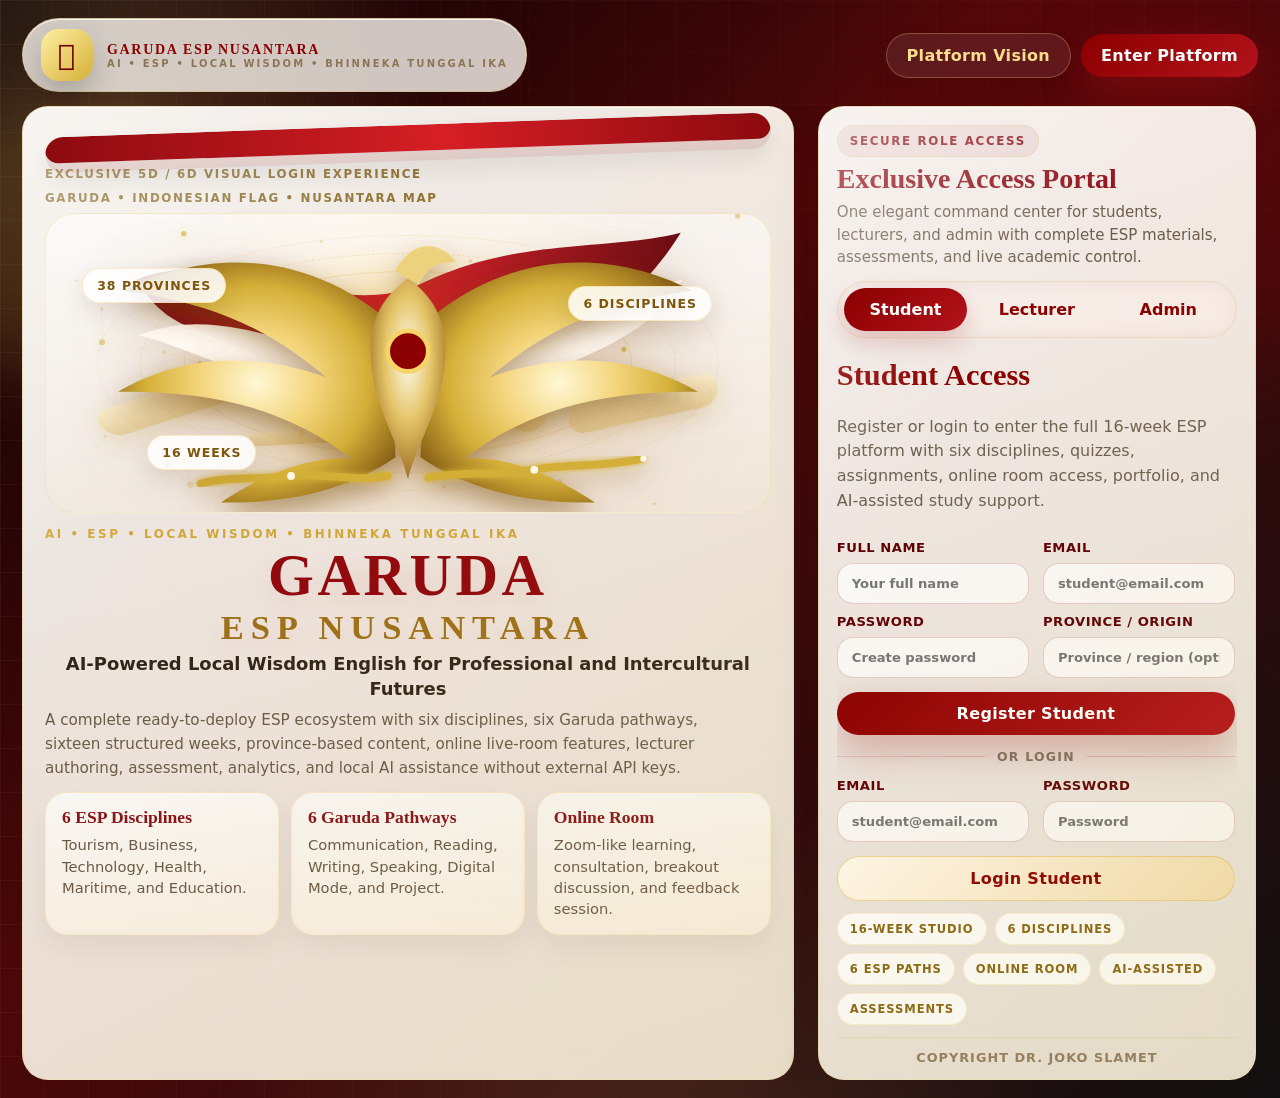
==== index.html @ 630b5be3 "Add files via upload" ====
<!DOCTYPE html>
<html lang="en">
<head>
  <meta charset="UTF-8" />
  <meta name="viewport" content="width=device-width, initial-scale=1.0" />
  <title>GARUDA ESP NUSANTARA</title>
  <meta name="description" content="AI-powered local wisdom English for professional and intercultural futures." />
  <link rel="manifest" href="manifest.json" />
  <link rel="icon" href="assets/icon.svg" type="image/svg+xml" />
  <link rel="stylesheet" href="styles.css" />
</head>
<body>
  <div id="toastHost" class="toast-host" aria-live="polite"></div>

  <section id="landing" class="landing-shell landing-v2">
    <div class="landing-noise"></div>
    <div class="landing-orb orb-1"></div>
    <div class="landing-orb orb-2"></div>
    <div class="landing-gridline"></div>

    <header class="landing-topbar deluxe-topbar">
      <div class="brand-chip deluxe premium-brand">
        <div class="side-logo">𓅃</div>
        <div>
          <strong>GARUDA ESP NUSANTARA</strong>
          <small>AI • ESP • Local Wisdom • Bhinneka Tunggal Ika</small>
        </div>
      </div>
      <div class="topbar-actions compact-actions">
        <button class="ghost-btn" id="previewBtn">Platform Vision</button>
        <button class="primary-btn" data-scroll="authPanel">Enter Platform</button>
      </div>
    </header>

    <main class="hero-grid fit-screen landing-fit">
      <section class="hero-copy card-glass premium-card hero-premium">
        <div class="hero-stage-wrap">
          <div class="flag-ribbon premium live-flag"><span></span><span></span></div>
          <div class="hero-stage-caption">
            <span>Exclusive 5D / 6D Visual Login Experience</span>
            <span>Garuda • Indonesian Flag • Nusantara Map</span>
          </div>
          <div id="garudaStage" class="garuda-stage premium-stage" aria-label="5D Garuda visual presentation">
            <canvas id="garudaParticles" class="garuda-particles" aria-hidden="true"></canvas>
            <div class="garuda-spotlight"></div>
            <div class="garuda-aura"></div>
            <div class="garuda-ring garuda-ring-1"></div>
            <div class="garuda-ring garuda-ring-2"></div>
            <div class="garuda-ring garuda-ring-3"></div>
            <div class="garuda-map-panel">
              <span class="map-sumatra"></span>
              <span class="map-java"></span>
              <span class="map-kalimantan"></span>
              <span class="map-sulawesi"></span>
              <span class="map-papua"></span>
              <span class="map-bali"></span>
            </div>
            <div class="garuda-mark live-5d" aria-label="Garuda inspired emblem with Indonesian flag and Nusantara glow">
              <svg viewBox="0 0 780 430" role="img" aria-label="Garuda, Indonesian flag, and Nusantara map illustration">
                <defs>
                  <radialGradient id="goldGlow" cx="50%" cy="50%" r="65%">
                    <stop offset="0" stop-color="#fff8d5"/>
                    <stop offset=".32" stop-color="#f3d57b"/>
                    <stop offset=".62" stop-color="#d4af37"/>
                    <stop offset="1" stop-color="#6d430a"/>
                  </radialGradient>
                  <radialGradient id="goldInner" cx="50%" cy="40%" r="68%">
                    <stop offset="0" stop-color="#fffef1"/>
                    <stop offset=".46" stop-color="#e4c467"/>
                    <stop offset="1" stop-color="#8c5a14"/>
                  </radialGradient>
                  <linearGradient id="flagRed" x1="0" x2="1">
                    <stop offset="0" stop-color="#720007"/>
                    <stop offset=".5" stop-color="#d11820"/>
                    <stop offset="1" stop-color="#640006"/>
                  </linearGradient>
                  <filter id="goldShadow"><feDropShadow dx="0" dy="12" stdDeviation="14" flood-color="#7f4b10" flood-opacity=".35"/></filter>
                  <filter id="softGlow"><feGaussianBlur stdDeviation="4" result="blur"/><feMerge><feMergeNode in="blur"/><feMergeNode in="SourceGraphic"/></feMerge></filter>
                </defs>
                <path d="M42 84 C170 34 294 144 410 88 C532 30 642 48 740 24 C706 78 668 116 612 148 C532 194 444 176 376 198 C280 230 194 178 112 146 C82 134 62 118 42 84 Z" fill="url(#flagRed)" opacity=".95"/>
                <path d="M44 156 C176 102 286 220 410 158 C536 96 646 110 742 84 C722 126 674 158 614 184 C534 220 444 202 372 226 C280 256 190 206 112 178 C74 164 58 158 44 156 Z" fill="#fff9f0" opacity=".98"/>
                <g filter="url(#goldShadow)">
                  <path class="wing wing-left" d="M364 136 C252 42 124 48 26 98 C148 116 218 152 286 210 C198 178 104 178 18 228 C144 226 238 252 318 314 C272 310 214 328 150 370 C236 372 312 354 374 312 Z" fill="url(#goldGlow)"/>
                  <path class="wing wing-right" d="M416 136 C528 42 656 48 754 98 C632 116 562 152 494 210 C582 178 676 178 762 228 C636 226 542 252 462 314 C508 310 566 328 630 370 C544 372 468 354 406 312 Z" fill="url(#goldGlow)"/>
                  <path d="M390 82 C422 106 438 134 438 174 C438 244 404 286 390 340 C376 286 342 244 342 174 C342 134 358 106 390 82 Z" fill="url(#goldInner)"/>
                  <path d="M374 72 C398 30 432 36 452 62 C424 62 414 70 404 90 C392 84 382 80 374 72 Z" fill="#edd27d"/>
                  <circle cx="390" cy="176" r="26" fill="#8b0000" stroke="#f7d46a" stroke-width="6"/>
                  <path d="M124 346 C158 336 194 342 240 336 C282 332 322 344 364 336 M416 338 C470 328 504 338 552 328 C592 320 634 326 690 314" stroke="#d4af37" stroke-width="10" stroke-linecap="round" fill="none" filter="url(#softGlow)"/>
                </g>
                <circle cx="240" cy="336" r="5" fill="#fff8ea"/><circle cx="552" cy="328" r="5" fill="#fff8ea"/><circle cx="692" cy="314" r="4" fill="#fff8ea"/>
              </svg>
            </div>
            <div class="floating-badge badge-1">38 Provinces</div>
            <div class="floating-badge badge-2">6 Disciplines</div>
            <div class="floating-badge badge-3">16 Weeks</div>
          </div>
        </div>

        <div class="hero-text-block">
          <div class="kicker premium-kicker">AI • ESP • LOCAL WISDOM • BHINNEKA TUNGGAL IKA</div>
          <h1>GARUDA<span>ESP NUSANTARA</span></h1>
          <p class="hero-tagline">AI-Powered Local Wisdom English for Professional and Intercultural Futures</p>
          <p class="hero-mini-copy">A complete ready-to-deploy ESP ecosystem with six disciplines, six Garuda pathways, sixteen structured weeks, province-based content, online live-room features, lecturer authoring, assessment, analytics, and local AI assistance without external API keys.</p>
        </div>

        <div class="landing-info-grid">
          <article>
            <strong>6 ESP Disciplines</strong>
            <p>Tourism, Business, Technology, Health, Maritime, and Education.</p>
          </article>
          <article>
            <strong>6 Garuda Pathways</strong>
            <p>Communication, Reading, Writing, Speaking, Digital Mode, and Project.</p>
          </article>
          <article>
            <strong>Online Room</strong>
            <p>Zoom-like learning, consultation, breakout discussion, and feedback session.</p>
          </article>
        </div>
      </section>

      <aside id="authPanel" class="auth-panel card-glass premium-card auth-premium">
        <div class="auth-headline">
          <span class="auth-chip">Secure Role Access</span>
          <h3>Exclusive Access Portal</h3>
          <p>One elegant command center for students, lecturers, and admin with complete ESP materials, assessments, and live academic control.</p>
        </div>
        <div class="auth-tabs" role="tablist">
          <button class="auth-tab active" data-auth-tab="student">Student</button>
          <button class="auth-tab" data-auth-tab="lecturer">Lecturer</button>
          <button class="auth-tab" data-auth-tab="admin">Admin</button>
        </div>

        <section class="auth-form active" data-auth-form="student">
          <h2>Student Access</h2>
          <p>Register or login to enter the full 16-week ESP platform with six disciplines, quizzes, assignments, online room access, portfolio, and AI-assisted study support.</p>
          <div class="form-grid two compact-grid">
            <label>Full Name<input id="studentName" type="text" placeholder="Your full name"></label>
            <label>Email<input id="studentEmail" type="email" placeholder="student@email.com"></label>
            <label>Password<input id="studentPassword" type="password" placeholder="Create password"></label>
            <label>Province / Origin<input id="studentProvince" type="text" placeholder="Province / region (optional)"></label>
          </div>
          <button class="primary-btn full" id="studentRegisterBtn">Register Student</button>
          <div class="divider"><span>or login</span></div>
          <div class="form-grid two compact-grid">
            <label>Email<input id="studentLoginEmail" type="email" placeholder="student@email.com"></label>
            <label>Password<input id="studentLoginPassword" type="password" placeholder="Password"></label>
          </div>
          <button class="secondary-btn full" id="studentLoginBtn">Login Student</button>
        </section>

        <section class="auth-form" data-auth-form="lecturer">
          <h2>Lecturer Access</h2>
          <p>Lecturer accounts require admin approval before entering the curriculum builder, materials manager, task design, online room scheduling, review, and analytics workspace.</p>
          <div class="form-grid two compact-grid">
            <label>Full Name<input id="lecturerName" type="text" placeholder="Lecturer name"></label>
            <label>Email<input id="lecturerEmail" type="email" placeholder="lecturer@email.com"></label>
            <label>Password<input id="lecturerPassword" type="password" placeholder="Create password"></label>
            <label>Expertise Area<input id="lecturerExpertise" type="text" placeholder="ESP, tourism, business, technology, etc."></label>
            <label>Institution / Faculty<input id="lecturerInstitution" type="text" placeholder="Optional"></label>
            <label>Staff ID<input id="lecturerIdNumber" type="text" placeholder="ID number (optional)"></label>
          </div>
          <button class="primary-btn full" id="lecturerRegisterBtn">Request Lecturer Approval</button>
          <div class="divider"><span>or login after approval</span></div>
          <div class="form-grid two compact-grid">
            <label>Email<input id="lecturerLoginEmail" type="email" placeholder="lecturer@email.com"></label>
            <label>Password<input id="lecturerLoginPassword" type="password" placeholder="Password"></label>
          </div>
          <button class="secondary-btn full" id="lecturerLoginBtn">Login Lecturer</button>
        </section>

        <section class="auth-form" data-auth-form="admin">
          <h2>Admin Command Center</h2>
          <p>Approve lecturers, manage users, govern complete ESP content, control online rooms, monitor analytics, and export the whole platform through one protected portal.</p>
          <label>Admin PIN<input id="adminPin" type="password" placeholder="Enter authorized PIN"></label>
          <button class="primary-btn full" id="adminLoginBtn">Admin Login</button>
          <p class="tiny-note">Authorized academic administrator only.</p>
        </section>

        <div class="auth-aspects">
          <span>16-Week Studio</span>
          <span>6 Disciplines</span>
          <span>6 ESP Paths</span>
          <span>Online Room</span>
          <span>AI-Assisted</span>
          <span>Assessments</span>
        </div>
        <div class="auth-footer">Copyright Dr. Joko Slamet</div>
      </aside>
    </main>
  </section>
<section id="appShell" class="app-shell hidden">
    <aside class="sidebar">
      <div class="side-brand">
        <div class="side-logo">𓅃</div>
        <div><strong>GARUDA ESP</strong><span>Nusantara</span></div>
      </div>
      <div class="user-card" id="userCard"></div>
      <nav id="sideNav" class="side-nav"></nav>
      <button class="logout-btn" id="logoutBtn">Logout</button>
      <div class="auth-footer">Copyright Dr. Joko Slamet</div>
    </aside>

    <main class="workspace">
      <header class="workspace-header">
        <div>
          <div class="kicker" id="roleKicker">Dashboard</div>
          <h2 id="pageTitle">Dashboard</h2>
        </div>
        <div class="header-tools">
          <button class="icon-btn" id="exportDataBtn" title="Export local data">Export</button>
          <button class="icon-btn" id="themeToggleBtn" title="Change display mode">Theme</button>
        </div>
      </header>
      <section id="mainView" class="main-view"></section>
      <footer class="workspace-footer">Copyright Dr. Joko Slamet • GARUDA ESP NUSANTARA</footer>
    </main>
  </section>

  <dialog id="detailModal" class="modal">
    <div class="modal-content">
      <button class="modal-close" id="modalCloseBtn">×</button>
      <div id="modalBody"></div>
    </div>
  </dialog>

  <script src="app.js"></script>
</body>
</html>
---- styles.css ----
:root{
  --red:#8b0000;
  --red-2:#b3131b;
  --red-3:#5f0005;
  --gold:#d4af37;
  --gold-2:#f7d985;
  --ink:#16120d;
  --charcoal:#1f1f1f;
  --cream:#fbf6ec;
  --white:#ffffff;
  --muted:#7d6d5c;
  --soft:#f3ebdc;
  --success:#2c8a54;
  --warning:#b87500;
  --danger:#b3131b;
  --shadow:0 24px 80px rgba(0,0,0,.20);
  --radius:26px;
  --radius-sm:16px;
}
*{box-sizing:border-box}
html{scroll-behavior:smooth}
body{
  margin:0;
  font-family:Inter, ui-sans-serif, system-ui, -apple-system, BlinkMacSystemFont, "Segoe UI", sans-serif;
  background:radial-gradient(circle at top left,#fff8e6 0,#f8f0df 34%,#eadcc2 100%);
  color:var(--ink);
  min-height:100vh;
}
body.dark-mode{--cream:#17130f;--soft:#211914;--ink:#f8efd9;--muted:#c8b999;--white:#241c17;background:radial-gradient(circle at top left,#31110f 0,#100f0e 50%,#050505 100%)}
button,input,select,textarea{font:inherit}
button{cursor:pointer;border:none}
input,select,textarea{
  width:100%;border:1px solid rgba(139,0,0,.18);border-radius:14px;background:rgba(255,255,255,.88);
  padding:12px 14px;color:#21180f;outline:none;transition:.2s ease;
}
textarea{min-height:120px;resize:vertical;line-height:1.55}
input:focus,select:focus,textarea:focus{border-color:var(--gold);box-shadow:0 0 0 4px rgba(212,175,55,.15)}
label{font-size:.82rem;font-weight:800;letter-spacing:.04em;color:var(--red-3);display:grid;gap:8px;text-transform:uppercase}
body.dark-mode label{color:#f7d985}
.hidden{display:none!important}
.tiny-note{font-size:.78rem;color:var(--muted);text-align:center}
.kicker{text-transform:uppercase;letter-spacing:.22em;font-size:.74rem;color:var(--gold);font-weight:900}
.primary-btn,.secondary-btn,.ghost-btn,.logout-btn,.icon-btn,.danger-btn,.success-btn{
  display:inline-flex;align-items:center;justify-content:center;gap:10px;border-radius:999px;padding:12px 20px;font-weight:900;letter-spacing:.02em;transition:.22s ease;text-decoration:none;white-space:nowrap
}
.primary-btn{background:linear-gradient(135deg,var(--red),var(--red-2));color:white;box-shadow:0 16px 36px rgba(139,0,0,.26)}
.primary-btn:hover{transform:translateY(-2px);box-shadow:0 20px 44px rgba(139,0,0,.32)}
.secondary-btn{background:linear-gradient(135deg,#fff8ec,#f2ddb1);color:var(--red);border:1px solid rgba(212,175,55,.45)}
.secondary-btn:hover{transform:translateY(-2px);box-shadow:0 16px 34px rgba(120,84,12,.15)}
.ghost-btn{background:rgba(255,255,255,.16);color:#fff;border:1px solid rgba(255,255,255,.30);backdrop-filter:blur(12px)}
.icon-btn{background:#fff8ec;color:var(--red);border:1px solid rgba(212,175,55,.35);padding:10px 14px;font-size:.82rem}
.logout-btn{background:rgba(255,255,255,.11);color:#fff;border:1px solid rgba(255,255,255,.18);width:100%;margin-top:auto}
.danger-btn{background:#fff1f1;color:#9d0000;border:1px solid rgba(179,19,27,.25)}
.success-btn{background:#eefaf2;color:#116d3b;border:1px solid rgba(44,138,84,.25)}
.full{width:100%}
.card-glass{
  border:1px solid rgba(212,175,55,.34);background:linear-gradient(145deg,rgba(255,255,255,.82),rgba(255,250,241,.66));
  box-shadow:var(--shadow);backdrop-filter:blur(18px);border-radius:var(--radius);position:relative;overflow:hidden
}
.card-glass::before{content:"";position:absolute;inset:-1px;pointer-events:none;background:linear-gradient(135deg,rgba(255,255,255,.42),transparent 30%,rgba(212,175,55,.12));border-radius:inherit}
.landing-shell{min-height:100vh;padding:24px;position:relative;overflow:hidden;background:
  radial-gradient(circle at 22% 6%,rgba(212,175,55,.28),transparent 26%),
  radial-gradient(circle at 70% 20%,rgba(139,0,0,.18),transparent 24%),
  linear-gradient(135deg,#7e0007 0%,#9b080f 28%,#fff8ec 28.2%,#fffaf2 100%);
}
.landing-shell::before{content:"";position:absolute;inset:0;background-image:linear-gradient(90deg,rgba(255,255,255,.04) 1px,transparent 1px),linear-gradient(rgba(255,255,255,.04) 1px,transparent 1px);background-size:44px 44px;mask-image:linear-gradient(90deg,#000,transparent 70%);pointer-events:none}
.ornament{position:absolute;width:160px;height:100%;top:0;opacity:.24;background-image:repeating-linear-gradient(45deg,transparent 0 12px,rgba(212,175,55,.8) 13px 15px),repeating-linear-gradient(-45deg,transparent 0 18px,rgba(255,255,255,.22) 19px 21px)}
.ornament-left{left:-50px}.ornament-right{right:-50px}
.landing-topbar{position:relative;z-index:2;display:flex;justify-content:space-between;align-items:center;max-width:1440px;margin:auto auto 28px;color:#fff}
.brand-chip{display:inline-flex;align-items:center;gap:12px;border:1px solid rgba(255,255,255,.24);background:rgba(70,0,0,.25);padding:10px 16px;border-radius:999px;backdrop-filter:blur(12px);font-weight:900;letter-spacing:.08em}
.mini-garuda{font-size:1.2rem;color:var(--gold)}
.hero-grid{position:relative;z-index:2;display:grid;grid-template-columns:minmax(0,1.12fr) minmax(420px,.62fr);gap:26px;max-width:1440px;margin:auto;align-items:stretch}
.hero-copy{padding:38px;min-height:720px;display:flex;flex-direction:column;justify-content:center}
.flag-ribbon{height:92px;border-radius:999px;overflow:hidden;display:grid;grid-template-rows:1fr 1fr;transform:rotate(-2deg);box-shadow:inset 0 0 40px rgba(0,0,0,.16);margin-bottom:-40px;opacity:.96}
.flag-ribbon span:first-child{background:linear-gradient(90deg,#700,#d21720,#710007)}
.flag-ribbon span:last-child{background:linear-gradient(90deg,#fff,#fff8ee,#fff)}
.garuda-mark{margin:0 auto -22px;max-width:780px;filter:drop-shadow(0 20px 30px rgba(96,64,12,.22));animation:floatGaruda 8s ease-in-out infinite}
.garuda-mark svg{width:100%;height:auto;display:block}
@keyframes floatGaruda{0%,100%{transform:translateY(0)}50%{transform:translateY(-8px)}}
.hero-copy h1{font-family:Georgia, "Times New Roman", serif;margin:0;font-size:clamp(3.2rem,7vw,7rem);line-height:.88;letter-spacing:.12em;color:var(--red);text-align:center;text-shadow:0 8px 24px rgba(139,0,0,.1)}
.hero-copy h1 span{font-size:.38em;color:#8a5e16;letter-spacing:.18em}
.hero-tagline{text-align:center;font-size:1.22rem;max-width:780px;margin:18px auto 26px;color:#433220;line-height:1.55;font-weight:700}
.hero-actions{display:flex;gap:14px;justify-content:center;flex-wrap:wrap}
.hero-stats{display:grid;grid-template-columns:repeat(4,1fr);gap:12px;margin-top:30px}
.hero-stats div{padding:16px;border:1px solid rgba(212,175,55,.28);background:rgba(255,255,255,.55);border-radius:18px;text-align:center}
.hero-stats strong{display:block;color:var(--red);font-size:1.8rem;font-family:Georgia,serif}.hero-stats span{font-size:.78rem;text-transform:uppercase;letter-spacing:.08em;color:#6c5740;font-weight:900}
.auth-panel{padding:24px;align-self:stretch;display:flex;flex-direction:column;justify-content:center}
.auth-tabs{display:grid;grid-template-columns:repeat(3,1fr);gap:8px;padding:6px;border-radius:999px;background:rgba(139,0,0,.07);margin-bottom:20px}
.auth-tab{padding:11px 10px;border-radius:999px;background:transparent;color:var(--red);font-weight:900}
.auth-tab.active{background:linear-gradient(135deg,var(--red),var(--red-2));color:#fff;box-shadow:0 10px 24px rgba(139,0,0,.2)}
.auth-form{display:none;gap:14px}.auth-form.active{display:grid}.auth-form h2{font-family:Georgia,serif;color:var(--red);font-size:2rem;margin:0}.auth-form p{color:var(--muted);line-height:1.55;margin:0 0 4px}.form-grid{display:grid;gap:12px}.form-grid.two{grid-template-columns:repeat(2,1fr)}
.divider{display:flex;align-items:center;gap:12px;color:var(--muted);font-size:.78rem;text-transform:uppercase;letter-spacing:.1em;font-weight:900}.divider:before,.divider:after{content:"";height:1px;background:rgba(139,0,0,.14);flex:1}
.feature-band{position:relative;z-index:2;max-width:1440px;margin:26px auto 0;display:grid;grid-template-columns:repeat(3,1fr);gap:16px}
.feature-band article{background:rgba(35,18,12,.86);color:#fff;border:1px solid rgba(212,175,55,.28);border-radius:24px;padding:22px;box-shadow:0 18px 40px rgba(0,0,0,.18)}
.feature-band span{color:var(--gold);font-size:1.4rem}.feature-band h3{margin:10px 0 6px;font-family:Georgia,serif;color:#f8d678}.feature-band p{margin:0;color:#f3e8d3;line-height:1.55}
.app-shell{display:grid;grid-template-columns:296px minmax(0,1fr);min-height:100vh;background:linear-gradient(135deg,#fff8ec,#f0e2c8)}
body.dark-mode .app-shell{background:linear-gradient(135deg,#0e0b09,#1a100f)}
.sidebar{position:sticky;top:0;height:100vh;background:linear-gradient(180deg,#6d0008,#150b0a);padding:20px;display:flex;flex-direction:column;gap:16px;color:#fff;border-right:1px solid rgba(212,175,55,.35);box-shadow:12px 0 40px rgba(0,0,0,.22);overflow:auto}
.side-brand{display:flex;align-items:center;gap:12px;padding:12px;border-radius:22px;background:rgba(255,255,255,.08);border:1px solid rgba(255,255,255,.14)}
.side-logo{width:52px;height:52px;border-radius:18px;display:grid;place-items:center;color:#6d0008;font-size:1.8rem;background:linear-gradient(135deg,#fff0a3,#d4af37);box-shadow:0 14px 28px rgba(0,0,0,.2)}
.side-brand strong{display:block;letter-spacing:.08em}.side-brand span{display:block;color:#f5d57d;font-size:.8rem;text-transform:uppercase;letter-spacing:.16em}
.user-card{border:1px solid rgba(212,175,55,.28);border-radius:22px;padding:16px;background:rgba(255,255,255,.08)}
.user-card strong{display:block;font-size:1rem}.user-card span{display:block;color:#f3d47a;font-size:.78rem;margin-top:5px}.user-card small{display:block;color:#f4e8d0;margin-top:8px;line-height:1.35}
.side-nav{display:grid;gap:8px}.side-nav button{width:100%;display:flex;align-items:center;gap:10px;text-align:left;border-radius:16px;padding:12px 14px;background:transparent;color:#f6ebd8;font-weight:850;border:1px solid transparent}.side-nav button:hover,.side-nav button.active{background:rgba(255,255,255,.11);border-color:rgba(212,175,55,.28);color:#fff}.side-nav .nav-icon{width:26px;height:26px;border-radius:10px;background:rgba(212,175,55,.18);display:grid;place-items:center;color:#f7d985}
.workspace{padding:24px 28px 38px;min-width:0}.workspace-header{display:flex;justify-content:space-between;gap:18px;align-items:center;margin-bottom:22px;background:rgba(255,255,255,.68);border:1px solid rgba(212,175,55,.25);border-radius:28px;padding:20px 22px;box-shadow:0 16px 40px rgba(84,51,9,.08);backdrop-filter:blur(12px)}
body.dark-mode .workspace-header{background:rgba(31,21,16,.86)}
.workspace-header h2{font-family:Georgia,serif;color:var(--red);font-size:2.15rem;margin:4px 0 0}body.dark-mode .workspace-header h2{color:#f7d985}.header-tools{display:flex;gap:10px;flex-wrap:wrap}
.main-view{display:grid;gap:18px}.grid{display:grid;gap:18px}.grid.cols-2{grid-template-columns:repeat(2,minmax(0,1fr))}.grid.cols-3{grid-template-columns:repeat(3,minmax(0,1fr))}.grid.cols-4{grid-template-columns:repeat(4,minmax(0,1fr))}
.panel{background:rgba(255,255,255,.80);border:1px solid rgba(212,175,55,.26);border-radius:24px;padding:20px;box-shadow:0 18px 44px rgba(84,51,9,.08);position:relative;overflow:hidden}.panel::after{content:"";position:absolute;right:-60px;top:-60px;width:160px;height:160px;border-radius:50%;background:radial-gradient(circle,rgba(212,175,55,.14),transparent 70%);pointer-events:none}body.dark-mode .panel{background:rgba(32,24,18,.86)}
.panel h3{font-family:Georgia,serif;color:var(--red);margin:0 0 12px;font-size:1.38rem}body.dark-mode .panel h3{color:#f7d985}.panel p{color:var(--muted);line-height:1.58;margin:.35rem 0}.metric{display:flex;justify-content:space-between;align-items:center;gap:12px}.metric strong{font-family:Georgia,serif;font-size:2.1rem;color:var(--red)}body.dark-mode .metric strong{color:#f7d985}.metric span{font-size:.82rem;text-transform:uppercase;letter-spacing:.1em;font-weight:900;color:var(--muted)}
.progress-bar{height:10px;background:rgba(139,0,0,.10);border-radius:999px;overflow:hidden}.progress-bar > span{height:100%;display:block;background:linear-gradient(90deg,var(--red),var(--gold));border-radius:inherit;transition:.5s ease}
.week-card{display:grid;gap:12px;border:1px solid rgba(139,0,0,.12);border-radius:22px;padding:18px;background:linear-gradient(145deg,rgba(255,255,255,.88),rgba(255,247,232,.78));transition:.2s ease}.week-card:hover{transform:translateY(-3px);box-shadow:0 18px 38px rgba(84,51,9,.13)}body.dark-mode .week-card{background:linear-gradient(145deg,rgba(45,31,22,.9),rgba(24,19,15,.86));border-color:rgba(212,175,55,.22)}
.week-top{display:flex;align-items:flex-start;justify-content:space-between;gap:12px}.week-badge{width:54px;height:54px;border-radius:18px;display:grid;place-items:center;background:linear-gradient(135deg,var(--red),var(--red-2));color:#fff;font-family:Georgia,serif;font-size:1.35rem;font-weight:900;box-shadow:0 10px 22px rgba(139,0,0,.2)}.status-pill,.tag{display:inline-flex;align-items:center;gap:6px;border-radius:999px;padding:7px 10px;background:rgba(212,175,55,.14);color:#7a530b;font-size:.74rem;text-transform:uppercase;letter-spacing:.08em;font-weight:900}.status-pill.done{background:#eaf8ef;color:#1f7b49}.status-pill.pending{background:#fff6e0;color:#9a6500}.status-pill.rejected{background:#ffecec;color:#a30000}.tag.red{background:rgba(139,0,0,.12);color:var(--red)}.tag.dark{background:rgba(30,30,30,.09);color:#1f1f1f}body.dark-mode .tag.dark{color:#f7e9cf;background:rgba(255,255,255,.12)}
.actions{display:flex;gap:10px;flex-wrap:wrap}.actions button{padding:10px 14px;border-radius:999px;font-size:.82rem;font-weight:900}.table-wrap{overflow:auto;border:1px solid rgba(139,0,0,.12);border-radius:18px;background:rgba(255,255,255,.4)}table{width:100%;border-collapse:collapse;min-width:760px}th,td{text-align:left;padding:13px 14px;border-bottom:1px solid rgba(139,0,0,.08);vertical-align:top}th{font-size:.76rem;text-transform:uppercase;letter-spacing:.09em;color:var(--red);background:rgba(139,0,0,.05)}td{font-size:.92rem;color:var(--ink)}body.dark-mode td{color:#f8efd9}tr:last-child td{border-bottom:none}
.atlas-map{min-height:320px;border-radius:24px;background:radial-gradient(circle at 45% 42%,rgba(212,175,55,.25),transparent 20%),linear-gradient(135deg,#07111c,#102641);position:relative;overflow:hidden;border:1px solid rgba(212,175,55,.35);box-shadow:inset 0 0 80px rgba(212,175,55,.12)}
.atlas-map::before{content:"";position:absolute;inset:0;background-image:radial-gradient(circle,rgba(255,255,255,.16) 1px,transparent 1px);background-size:24px 24px;opacity:.45}.island{position:absolute;height:18px;border-radius:50%;background:linear-gradient(90deg,#a07c23,#e5c861,#735115);box-shadow:0 0 18px rgba(212,175,55,.75);transform:rotate(var(--r))}.pin{position:absolute;width:18px;height:18px;border-radius:50% 50% 50% 0;background:#e51d2a;transform:rotate(-45deg);box-shadow:0 0 0 5px rgba(229,29,42,.18),0 0 20px rgba(255,255,255,.4);cursor:pointer}.pin::after{content:"";width:7px;height:7px;border-radius:50%;background:#fff;position:absolute;inset:5px}.pin span{position:absolute;transform:rotate(45deg);left:16px;top:-14px;background:rgba(255,255,255,.92);color:#6d0008;border-radius:999px;padding:5px 9px;font-size:.7rem;font-weight:900;white-space:nowrap;opacity:0;transition:.2s}.pin:hover span{opacity:1}
.ai-console{display:grid;grid-template-columns:minmax(0,.86fr) minmax(0,1.14fr);gap:18px}.chat-box{height:360px;overflow:auto;border:1px solid rgba(139,0,0,.12);border-radius:20px;padding:14px;background:rgba(255,255,255,.56);display:flex;flex-direction:column;gap:10px}.chat-msg{max-width:86%;padding:12px 14px;border-radius:18px;line-height:1.5}.chat-msg.bot{background:#fff8e9;border:1px solid rgba(212,175,55,.25);align-self:flex-start}.chat-msg.user{background:linear-gradient(135deg,var(--red),var(--red-2));color:#fff;align-self:flex-end}.writer-output,.rubric-output{white-space:pre-wrap;background:rgba(255,248,236,.7);border:1px solid rgba(212,175,55,.25);border-radius:18px;padding:14px;line-height:1.55;min-height:120px}body.dark-mode .writer-output,body.dark-mode .rubric-output{background:rgba(255,255,255,.08)}
.voice-wave{height:92px;border-radius:18px;background:linear-gradient(135deg,#6d0008,#210706);display:flex;align-items:center;justify-content:center;gap:5px;overflow:hidden}.voice-wave i{width:6px;border-radius:999px;background:linear-gradient(180deg,#fff1a8,#d4af37);animation:wave 1s ease-in-out infinite;height:22px}.voice-wave i:nth-child(2n){animation-delay:.15s;height:40px}.voice-wave i:nth-child(3n){animation-delay:.28s;height:64px}.voice-wave i:nth-child(4n){animation-delay:.38s;height:32px}@keyframes wave{0%,100%{transform:scaleY(.45)}50%{transform:scaleY(1)}}
.modal{border:0;border-radius:28px;padding:0;background:transparent;width:min(960px,92vw)}.modal::backdrop{background:rgba(0,0,0,.58);backdrop-filter:blur(6px)}.modal-content{position:relative;border-radius:28px;background:linear-gradient(145deg,#fff8ec,#fff);border:1px solid rgba(212,175,55,.42);box-shadow:0 30px 90px rgba(0,0,0,.35);padding:26px;max-height:88vh;overflow:auto}.modal-close{position:absolute;right:16px;top:16px;width:38px;height:38px;border-radius:50%;background:#7e0007;color:#fff;font-size:1.5rem}.modal h2{font-family:Georgia,serif;color:var(--red);font-size:2rem;margin:0 42px 12px 0}.modal img{max-width:100%;border-radius:20px;border:1px solid rgba(212,175,55,.35)}
.toast-host{position:fixed;right:18px;top:18px;z-index:9999;display:grid;gap:10px}.toast{background:#1d1712;color:#fff;border:1px solid rgba(212,175,55,.35);box-shadow:0 14px 34px rgba(0,0,0,.25);border-radius:16px;padding:13px 16px;max-width:360px;animation:toastIn .2s ease}.toast strong{color:#f7d985}@keyframes toastIn{from{transform:translateY(-8px);opacity:0}to{transform:translateY(0);opacity:1}}
.file-label input{padding:10px;background:#fff}.mini-list{display:grid;gap:10px;margin-top:10px}.mini-item{border:1px solid rgba(139,0,0,.1);border-radius:16px;padding:12px;background:rgba(255,255,255,.54)}body.dark-mode .mini-item{background:rgba(255,255,255,.06)}.mini-item strong{display:block;color:var(--red)}body.dark-mode .mini-item strong{color:#f7d985}.mini-item small{display:block;color:var(--muted);margin-top:4px}.check-list{padding-left:20px;line-height:1.7;color:var(--muted)}
.print-card{background:#fff;color:#1b130d;padding:24px;border-radius:18px;border:1px solid #e4d2ab}.print-card h2{color:#8b0000;font-family:Georgia,serif}.certificate{border:8px double #d4af37;padding:28px;text-align:center;background:#fffdf5}.certificate .cert-title{font-size:2rem;color:#8b0000;font-family:Georgia,serif}.certificate .qr{margin:18px auto;width:96px;height:96px;background:repeating-linear-gradient(45deg,#111 0 6px,#fff 6px 12px);border:8px solid #fff;box-shadow:0 0 0 1px #d4af37}.survey-row{display:grid;grid-template-columns:1fr auto;gap:10px;align-items:center;border-bottom:1px solid rgba(139,0,0,.08);padding:10px 0}.survey-row:last-child{border-bottom:0}.stars button{background:transparent;font-size:1.2rem;color:#d4af37;padding:2px}.empty-state{text-align:center;padding:38px;border:1px dashed rgba(139,0,0,.22);border-radius:22px;color:var(--muted);background:rgba(255,255,255,.42)}
@media (max-width:1180px){.hero-grid{grid-template-columns:1fr}.hero-copy{min-height:auto}.auth-panel{min-height:auto}.app-shell{grid-template-columns:1fr}.sidebar{position:relative;height:auto}.side-nav{grid-template-columns:repeat(2,1fr)}}
@media (max-width:820px){.landing-shell{padding:14px;background:linear-gradient(180deg,#7e0007,#9b080f 28%,#fff8ec 28.2%,#fffaf2)}.landing-topbar{align-items:flex-start}.hero-copy{padding:24px}.hero-stats,.feature-band,.grid.cols-2,.grid.cols-3,.grid.cols-4,.ai-console,.form-grid.two{grid-template-columns:1fr}.side-nav{grid-template-columns:1fr}.workspace{padding:14px}.workspace-header{flex-direction:column;align-items:flex-start}.hero-copy h1{font-size:3.2rem}.flag-ribbon{height:58px}.auth-tabs{border-radius:20px}.auth-tab{border-radius:16px}.table-wrap table{min-width:620px}}
@media print{body{background:#fff}.sidebar,.workspace-header,.actions,.toast-host{display:none!important}.app-shell{display:block}.workspace{padding:0}.panel{box-shadow:none;border:0}.print-card{box-shadow:none}}

/* ===== GARUDA ESP NUSANTARA V2 OVERRIDES ===== */
body{background:linear-gradient(135deg,#f4ede4 0%,#f8f4ee 55%,#efe5d8 100%);color:var(--ink)}
.landing-shell{position:relative;min-height:100svh;padding:18px 20px 16px;display:flex;flex-direction:column;gap:12px;overflow:hidden;background:
radial-gradient(circle at 15% 25%, rgba(139,0,0,.09), transparent 24%),
radial-gradient(circle at 82% 16%, rgba(212,175,55,.16), transparent 22%),
linear-gradient(135deg, rgba(255,255,255,.84), rgba(255,251,245,.78));}
.landing-topbar.compact{display:flex;align-items:center;justify-content:space-between;gap:16px;max-width:1480px;width:100%;margin:0 auto}
.brand-chip.deluxe{display:flex;align-items:center;gap:14px;padding:10px 18px;border-radius:999px;background:rgba(255,251,245,.78);box-shadow:0 8px 25px rgba(87,35,11,.08), inset 0 1px 0 rgba(255,255,255,.78);border:1px solid rgba(212,175,55,.28)}
.brand-chip.deluxe strong{display:block;font-size:14px;letter-spacing:.12em;color:var(--red);font-family:var(--font-display)}
.brand-chip.deluxe small{display:block;font-size:10px;letter-spacing:.22em;text-transform:uppercase;color:#8b7653}
.topbar-actions{display:flex;gap:10px;align-items:center}
.ghost-btn{background:rgba(255,255,255,.65);border:1px solid rgba(212,175,55,.35);color:var(--red);box-shadow:0 10px 24px rgba(0,0,0,.05)}
.hero-grid.fit-screen{max-width:1480px;margin:0 auto;display:grid;grid-template-columns:1.55fr .88fr;gap:24px;align-items:stretch;flex:1;min-height:0}
.card-glass.premium-card{background:linear-gradient(180deg, rgba(255,252,247,.93) 0%, rgba(253,248,240,.9) 100%);border:1px solid rgba(212,175,55,.24);box-shadow:0 24px 48px rgba(57,28,11,.11), inset 0 1px 0 rgba(255,255,255,.74);backdrop-filter:blur(14px)}
.hero-copy{display:flex;flex-direction:column;justify-content:center;gap:10px;padding:22px 26px 18px;min-height:0;overflow:hidden}
.flag-ribbon.premium{margin-bottom:-2px}
.flag-ribbon.premium span:first-child{background:linear-gradient(90deg,#880106 0%,#d5171e 55%,#880106 100%);height:26px;border-radius:999px 999px 999px 999px;box-shadow:0 12px 32px rgba(160,0,0,.18)}
.flag-ribbon.premium span:last-child{display:none}
.garuda-stage{position:relative;display:grid;place-items:center;min-height:250px;height:32vh;max-height:320px;perspective:1600px;margin-bottom:2px;overflow:hidden;border-radius:30px;background:radial-gradient(circle at 50% 50%, rgba(255,247,220,.84), rgba(255,252,247,0) 65%)}
.garuda-aura,.garuda-map-glow,.garuda-ring{position:absolute;inset:auto;pointer-events:none}
.garuda-aura{width:60%;height:60%;border-radius:50%;background:radial-gradient(circle, rgba(247,217,133,.7), rgba(247,217,133,0) 68%);filter:blur(12px);animation:pulseAura 6s ease-in-out infinite}
.garuda-map-glow{width:88%;height:72%;bottom:5%;left:6%;background:radial-gradient(circle at center, rgba(212,175,55,.28), transparent 58%), linear-gradient(90deg, transparent, rgba(212,175,55,.2), transparent);filter:blur(18px);opacity:.6}
.garuda-ring{border:1px solid rgba(212,175,55,.22);border-radius:50%}
.garuda-ring-1{width:62%;height:62%;animation:spinSlow 16s linear infinite}
.garuda-ring-2{width:74%;height:74%;border-style:dashed;animation:spinReverse 24s linear infinite}
.garuda-mark.live-5d{position:relative;width:min(90%,680px);transform-style:preserve-3d;filter:drop-shadow(0 24px 36px rgba(136,74,8,.22));animation:garudaFloat 6s ease-in-out infinite}
.garuda-mark.live-5d svg{width:100%;height:auto;display:block}
.garuda-mark.live-5d .wing{filter:drop-shadow(0 14px 16px rgba(88,54,5,.18));animation:wingPulse 5s ease-in-out infinite}
.hero-copy h1{margin:0;font-size:clamp(2.7rem,5vw,5.15rem);line-height:.95;color:var(--red);font-family:var(--font-display);letter-spacing:.04em;text-shadow:0 6px 18px rgba(115,0,0,.14)}
.hero-copy h1 span{display:block;margin-top:10px;font-size:clamp(1.85rem,3vw,2.9rem);color:#9a6a14;letter-spacing:.16em}
.hero-tagline{margin:0;color:#3f3323;font-size:1rem;font-weight:800}
.hero-mini-copy{margin:0;color:#71614d;font-size:.94rem;max-width:90%}
.hero-actions.compact{display:flex;gap:12px;flex-wrap:wrap;margin-top:4px}
.hero-stats.compact{display:grid;grid-template-columns:repeat(5,1fr);gap:12px;margin-top:4px}
.hero-stats.compact>div{padding:12px 8px;border-radius:20px;background:rgba(255,255,255,.58);border:1px solid rgba(212,175,55,.24);text-align:center;box-shadow:inset 0 1px 0 rgba(255,255,255,.82)}
.hero-stats.compact strong{display:block;font-size:1.55rem;color:var(--red);font-family:var(--font-display)}
.hero-stats.compact span{display:block;font-size:.74rem;font-weight:800;letter-spacing:.12em;text-transform:uppercase;color:#7a6952}
.discipline-strip{display:flex;flex-wrap:wrap;gap:8px;margin-top:6px}
.discipline-strip span{padding:8px 12px;border-radius:999px;background:linear-gradient(180deg, rgba(255,255,255,.8), rgba(252,243,226,.75));border:1px solid rgba(212,175,55,.32);font-size:.74rem;font-weight:800;color:#7a5308;letter-spacing:.08em;text-transform:uppercase}
.auth-panel{padding:18px 20px 14px;display:flex;flex-direction:column;justify-content:center;gap:10px;min-height:0;overflow:auto}
.auth-tabs{display:grid;grid-template-columns:repeat(3,1fr);gap:8px;padding:6px;background:rgba(165,37,28,.06);border-radius:999px;border:1px solid rgba(212,175,55,.2);position:sticky;top:0;z-index:3;backdrop-filter:blur(10px)}
.auth-tab{padding:12px 10px;border-radius:999px;font-weight:800}
.auth-form h2{font-size:clamp(1.7rem,3vw,2.5rem);margin:8px 0 8px;font-family:var(--font-display);color:var(--red)}
.auth-form p{margin:0 0 12px;color:#6f6050}
.compact-grid{gap:10px 14px}
.auth-form label{font-size:.82rem}
.auth-form input,.auth-form select,.auth-form textarea{padding:12px 14px;border-radius:16px;background:rgba(255,255,255,.72)}
.auth-footer{margin-top:12px;padding-top:10px;border-top:1px solid rgba(212,175,55,.22);font-size:.8rem;font-weight:700;letter-spacing:.08em;text-transform:uppercase;color:#8f7b61;text-align:center}
.tiny-note{font-size:.8rem;color:#7b6b58}
.feature-band.slim{max-width:1480px;margin:0 auto;display:grid;grid-template-columns:repeat(3,1fr);gap:14px;padding-top:2px}
.feature-band.slim article{padding:16px 18px;background:rgba(255,252,246,.82);border:1px solid rgba(212,175,55,.22);border-radius:22px;box-shadow:0 14px 28px rgba(45,25,8,.05)}
.feature-band.slim h3{margin:6px 0 4px}
.feature-band.slim p{margin:0;font-size:.92rem;color:#685745}
.workspace{display:flex;flex-direction:column;min-height:100svh}
.main-view{flex:1}
.workspace-footer{margin-top:12px;padding:14px 18px;border-radius:18px;background:linear-gradient(90deg, rgba(139,0,0,.95), rgba(74,44,26,.95));color:#f7ead1;font-size:.82rem;font-weight:700;letter-spacing:.1em;text-transform:uppercase;text-align:center;box-shadow:0 18px 34px rgba(70,28,7,.14)}
.side-nav{overflow:auto;padding-right:2px}
.side-nav button{white-space:normal;line-height:1.3;align-items:flex-start}
.discipline-grid,.live-grid{display:grid;grid-template-columns:repeat(2,minmax(0,1fr));gap:16px}
.discipline-card,.meeting-card{padding:18px;border-radius:24px;background:linear-gradient(180deg, rgba(255,255,255,.82), rgba(249,241,229,.78));border:1px solid rgba(212,175,55,.24);box-shadow:0 14px 30px rgba(52,28,12,.06)}
.discipline-card h3,.meeting-card h3{margin:0 0 6px;font-family:var(--font-display);color:var(--red)}
.discipline-meta,.meeting-meta{display:flex;flex-wrap:wrap;gap:8px;margin:10px 0}
.meeting-features{display:grid;grid-template-columns:repeat(2,1fr);gap:8px;margin-top:12px}
.meeting-features span,.discipline-points li,.skill-badges span{background:rgba(255,255,255,.8);border:1px solid rgba(212,175,55,.22);border-radius:12px;padding:8px 10px;font-size:.82rem}
.skill-badges{display:flex;flex-wrap:wrap;gap:8px;margin-top:10px}
.discipline-points{padding-left:18px;color:#5f503f;margin:10px 0 0}
.live-toolbar{display:flex;flex-wrap:wrap;gap:10px;align-items:center;margin-bottom:14px}
.live-mini{font-size:.88rem;color:#6f5e4a}
.online-form textarea{min-height:96px}
@keyframes garudaFloat{0%,100%{transform:translateY(0) rotateX(5deg) rotateY(-4deg)}50%{transform:translateY(-8px) rotateX(-2deg) rotateY(3deg)}}
@keyframes wingPulse{0%,100%{opacity:1}50%{opacity:.92}}
@keyframes pulseAura{0%,100%{transform:scale(1);opacity:.7}50%{transform:scale(1.08);opacity:.95}}
@keyframes spinSlow{to{transform:rotate(360deg)}}
@keyframes spinReverse{to{transform:rotate(-360deg)}}
@media (max-width:1200px){
  .hero-grid.fit-screen{grid-template-columns:1fr;min-height:auto}
  .garuda-stage{height:290px}
  .feature-band.slim,.discipline-grid,.live-grid{grid-template-columns:1fr}
  .hero-stats.compact{grid-template-columns:repeat(3,1fr)}
}
@media (max-width:760px){
  .landing-shell{padding:14px}
  .landing-topbar.compact{flex-direction:column;align-items:stretch}
  .topbar-actions{justify-content:flex-end}
  .hero-copy,.auth-panel{padding:18px}
  .hero-mini-copy{max-width:100%}
  .hero-stats.compact{grid-template-columns:repeat(2,1fr)}
  .discipline-strip span{font-size:.68rem}
}

/* ===== PREMIUM LANDING REBUILD V3 ===== */
:root{
  --font-display: Georgia, 'Times New Roman', serif;
}
.landing-shell.landing-v2{
  min-height:100svh;
  height:100svh;
  padding:18px 22px;
  display:flex;
  flex-direction:column;
  gap:14px;
  overflow:hidden;
  position:relative;
  background:
    radial-gradient(circle at 10% 10%, rgba(255,210,122,.18), transparent 20%),
    radial-gradient(circle at 90% 12%, rgba(163,0,13,.2), transparent 24%),
    radial-gradient(circle at 50% 110%, rgba(227,189,108,.16), transparent 32%),
    linear-gradient(135deg, #120909 0%, #280506 22%, #4c0709 42%, #111010 100%);
}
.landing-noise,
.landing-gridline,
.landing-orb{position:absolute;pointer-events:none}
.landing-noise{inset:0;opacity:.08;background-image:radial-gradient(circle, rgba(255,255,255,.8) 1px, transparent 1.5px);background-size:20px 20px;mix-blend-mode:soft-light}
.landing-gridline{inset:0;background-image:linear-gradient(rgba(212,175,55,.05) 1px, transparent 1px),linear-gradient(90deg, rgba(212,175,55,.05) 1px, transparent 1px);background-size:52px 52px;mask-image:linear-gradient(180deg,#000,transparent 94%);opacity:.6}
.landing-orb{border-radius:50%;filter:blur(40px)}
.landing-orb.orb-1{width:280px;height:280px;left:-80px;top:100px;background:rgba(212,175,55,.16)}
.landing-orb.orb-2{width:340px;height:340px;right:-120px;top:10px;background:rgba(139,0,0,.16)}
.deluxe-topbar{max-width:1560px;width:100%;margin:0 auto;position:relative;z-index:2}
.premium-brand{background:linear-gradient(180deg, rgba(255,251,245,.12), rgba(255,251,245,.06));backdrop-filter:blur(16px);border:1px solid rgba(255,216,147,.22);box-shadow:0 12px 30px rgba(0,0,0,.2)}
.premium-brand strong{color:#fff7eb;font-family:var(--font-display);font-size:1rem}
.premium-brand small{color:#e8c775}
.compact-actions .ghost-btn{background:rgba(255,255,255,.08);color:#f7dd8d;border-color:rgba(247,217,133,.28)}
.compact-actions .primary-btn{box-shadow:0 16px 40px rgba(172,19,25,.35)}
.landing-fit{max-width:1560px;width:100%;margin:0 auto;display:grid;grid-template-columns:minmax(0,1.48fr) minmax(420px,.78fr);gap:18px;align-items:stretch;flex:1;min-height:0}
.hero-premium,.auth-premium{min-height:0;height:100%;overflow:hidden}
.hero-premium{padding:18px 22px 18px;display:grid;grid-template-rows:auto auto auto 1fr;gap:12px;background:linear-gradient(180deg, rgba(255,249,239,.94), rgba(249,241,228,.88));border:1px solid rgba(247,217,133,.28)}
.hero-stage-wrap{display:grid;grid-template-rows:auto auto 1fr;gap:8px}
.live-flag{margin:0;position:relative;height:36px;display:block;border-radius:999px;overflow:hidden;box-shadow:inset 0 0 30px rgba(0,0,0,.12),0 10px 26px rgba(0,0,0,.08)}
.live-flag span:first-child{display:block;height:100%;background:linear-gradient(90deg,#7a0008 0%,#d11a22 45%,#7a0008 100%)}
.live-flag span:last-child{display:none}
.hero-stage-caption{display:flex;justify-content:space-between;gap:10px;flex-wrap:wrap;color:#8c6f2c;font-size:.74rem;font-weight:900;letter-spacing:.14em;text-transform:uppercase}
.premium-stage{position:relative;height:30vh;min-height:240px;max-height:320px;border-radius:30px;overflow:hidden;background:
  radial-gradient(circle at center, rgba(255,243,210,.95) 0%, rgba(255,248,235,.7) 28%, rgba(255,248,235,0) 72%),
  linear-gradient(180deg, rgba(255,255,255,.58), rgba(248,238,222,.28));
  border:1px solid rgba(245,206,112,.26);
}
.garuda-particles{position:absolute;inset:0;width:100%;height:100%;display:block;opacity:.9}
.garuda-spotlight{position:absolute;inset:auto;left:50%;top:50%;width:76%;height:76%;transform:translate(-50%,-50%);border-radius:50%;background:radial-gradient(circle, rgba(255,245,219,.95), rgba(255,245,219,.08) 64%, transparent 72%);filter:blur(6px)}
.garuda-ring-3{width:86%;height:86%;border-style:dotted;animation:spinSlow 36s linear infinite}
.garuda-map-panel{position:absolute;inset:0;opacity:.82;filter:drop-shadow(0 0 16px rgba(212,175,55,.2))}
.garuda-map-panel span{position:absolute;background:linear-gradient(180deg, rgba(255,236,186,.96), rgba(214,175,73,.72));box-shadow:0 6px 24px rgba(173,121,22,.22);opacity:.75}
.map-sumatra{left:7%;top:58%;width:22%;height:10%;border-radius:40px;transform:rotate(-18deg) skewX(22deg)}
.map-java{left:28%;top:72%;width:24%;height:4.2%;border-radius:30px;transform:rotate(-3deg)}
.map-kalimantan{left:38%;top:56%;width:18%;height:16%;border-radius:34px;transform:rotate(9deg) skewX(-14deg)}
.map-sulawesi{left:57%;top:53%;width:13%;height:15%;border-radius:32px;transform:rotate(26deg) skewY(8deg)}
.map-papua{left:72%;top:58%;width:21%;height:11%;border-radius:42px;transform:rotate(-12deg) skewX(-10deg)}
.map-bali{left:53%;top:74%;width:3%;height:3%;border-radius:50%}
.garuda-mark.live-5d{width:min(84%,620px);z-index:2;animation:garudaFloat 7s ease-in-out infinite}
.floating-badge{position:absolute;z-index:3;padding:9px 14px;border-radius:999px;background:rgba(255,255,255,.86);border:1px solid rgba(245,206,112,.38);box-shadow:0 10px 24px rgba(80,40,8,.12);color:#7e550a;font-size:.78rem;font-weight:900;letter-spacing:.08em;text-transform:uppercase}
.badge-1{left:5%;top:18%}.badge-2{right:8%;top:24%}.badge-3{left:14%;bottom:14%}
.hero-text-block{display:grid;gap:8px}
.premium-kicker{color:#d0a737}
.hero-premium h1{margin:0;font-size:clamp(2.85rem,4.6vw,5.55rem);line-height:.9;letter-spacing:.06em;font-family:var(--font-display);color:#90050d;text-shadow:0 10px 26px rgba(153,14,19,.12)}
.hero-premium h1 span{display:block;color:#9d6f17;font-size:clamp(1.62rem,2.7vw,3.15rem);letter-spacing:.2em;margin-top:10px}
.hero-premium .hero-tagline{margin:0;font-size:1.12rem;color:#2f2418;font-weight:900;line-height:1.4}
.hero-premium .hero-mini-copy{margin:0;color:#6a5a48;font-size:.95rem;line-height:1.56;max-width:96%}
.landing-info-grid{display:grid;grid-template-columns:repeat(3,1fr);gap:12px;align-self:end}
.landing-info-grid article{padding:14px 16px;border-radius:22px;background:linear-gradient(180deg, rgba(255,255,255,.72), rgba(251,243,232,.82));border:1px solid rgba(245,206,112,.28);box-shadow:0 12px 26px rgba(46,23,6,.06)}
.landing-info-grid strong{display:block;font-family:var(--font-display);color:#891118;font-size:1.1rem;margin-bottom:6px}
.landing-info-grid p{margin:0;color:#685746;line-height:1.45;font-size:.92rem}
.auth-premium{padding:18px 18px 14px;background:linear-gradient(180deg, rgba(255,251,244,.96), rgba(250,244,235,.92));display:grid;grid-template-rows:auto auto 1fr auto auto;gap:12px}
.auth-headline{display:grid;gap:6px}
.auth-chip{display:inline-flex;width:max-content;padding:8px 12px;border-radius:999px;background:rgba(139,0,0,.08);color:#8a1117;font-size:.74rem;font-weight:900;letter-spacing:.14em;text-transform:uppercase;border:1px solid rgba(212,175,55,.22)}
.auth-headline h3{margin:0;font-family:var(--font-display);color:#8d0b14;font-size:1.75rem}
.auth-headline p{margin:0;color:#6b5b49;line-height:1.5;font-size:.94rem}
.auth-premium .auth-tabs{margin-bottom:0;background:rgba(139,0,0,.05)}
.auth-premium .auth-form{overflow:auto;padding-right:2px}
.auth-premium .auth-form h2{font-size:1.9rem}
.auth-aspects{display:flex;flex-wrap:wrap;gap:8px}
.auth-aspects span{padding:8px 12px;border-radius:999px;background:rgba(255,255,255,.88);border:1px solid rgba(245,206,112,.28);font-size:.72rem;font-weight:900;color:#886512;letter-spacing:.08em;text-transform:uppercase}
.auth-premium .auth-footer{margin-top:0;padding-top:12px;border-top:1px solid rgba(212,175,55,.2)}
@media (max-width:1280px){
  .landing-fit{grid-template-columns:1fr;overflow:auto;padding-right:2px}
  .landing-shell.landing-v2{height:auto;min-height:100svh;overflow:auto}
  .premium-stage{height:300px}
}
@media (max-width:760px){
  .landing-shell.landing-v2{padding:12px}
  .premium-stage{min-height:210px;height:240px}
  .landing-info-grid{grid-template-columns:1fr}
  .hero-stage-caption{font-size:.64rem;letter-spacing:.08em}
  .floating-badge{display:none}
  .auth-headline h3{font-size:1.45rem}
}
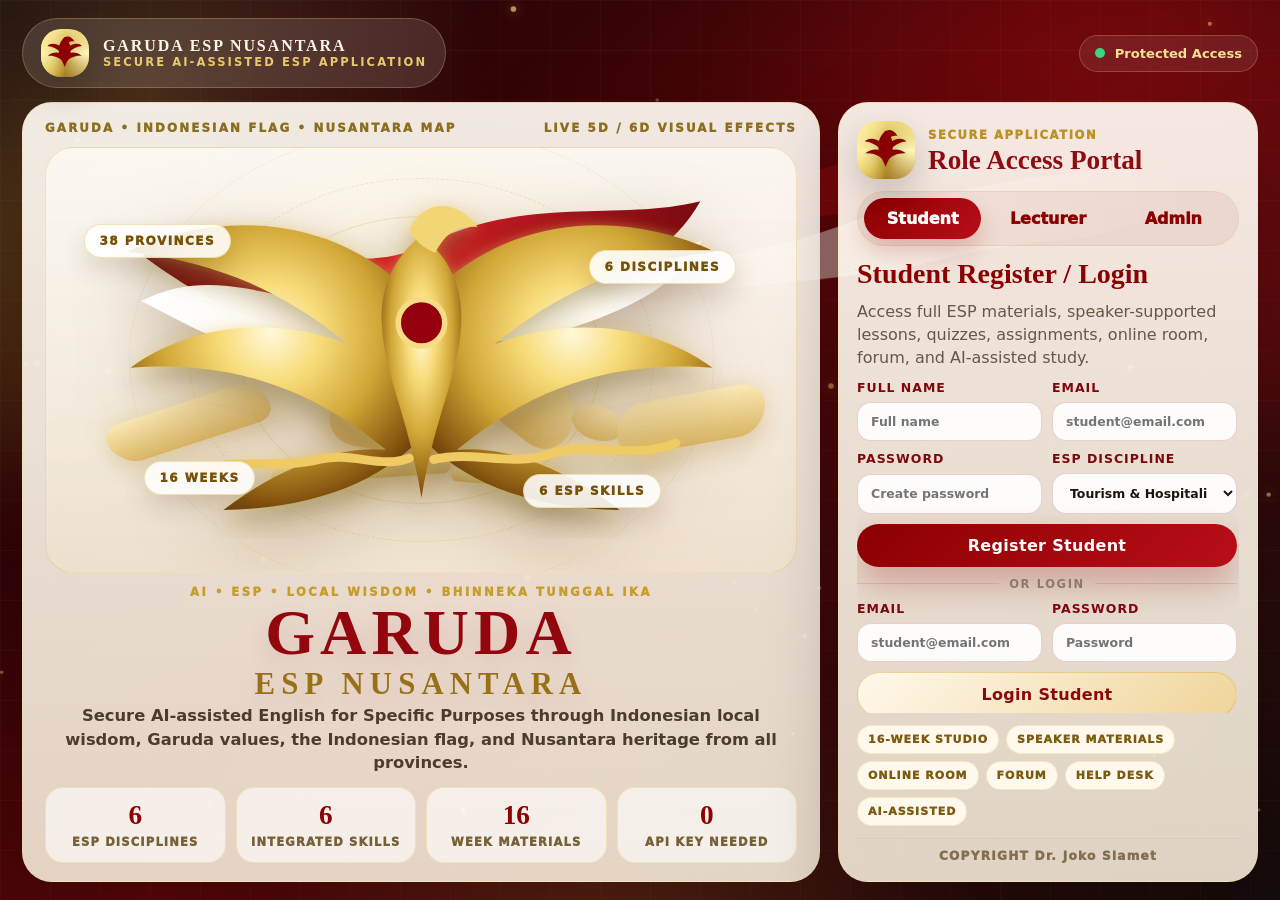
==== commit 178e5403: "Add files via upload" ====
--- a/index.html
+++ b/index.html
@@ -4,7 +4,7 @@
   <meta charset="UTF-8" />
   <meta name="viewport" content="width=device-width, initial-scale=1.0" />
   <title>GARUDA ESP NUSANTARA</title>
-  <meta name="description" content="AI-powered local wisdom English for professional and intercultural futures." />
+  <meta name="description" content="A secure AI-assisted ESP platform rooted in Indonesian local wisdom, Garuda, Bhinneka Tunggal Ika, and Nusantara heritage." />
   <link rel="manifest" href="manifest.json" />
   <link rel="icon" href="assets/icon.svg" type="image/svg+xml" />
   <link rel="stylesheet" href="styles.css" />
@@ -12,214 +12,237 @@
 <body>
   <div id="toastHost" class="toast-host" aria-live="polite"></div>
 
-  <section id="landing" class="landing-shell landing-v2">
-    <div class="landing-noise"></div>
-    <div class="landing-orb orb-1"></div>
-    <div class="landing-orb orb-2"></div>
-    <div class="landing-gridline"></div>
-
-    <header class="landing-topbar deluxe-topbar">
-      <div class="brand-chip deluxe premium-brand">
-        <div class="side-logo">𓅃</div>
+  <section id="landing" class="landing-page">
+    <canvas id="landingParticles" class="landing-particles" aria-hidden="true"></canvas>
+    <div class="flag-wave flag-wave-red"></div>
+    <div class="flag-wave flag-wave-white"></div>
+    <div class="ambient ambient-gold"></div>
+    <div class="ambient ambient-red"></div>
+    <div class="batik-lines"></div>
+
+    <header class="secure-header">
+      <div class="secure-brand">
+        <div class="alive-logo small">
+          <span class="logo-glow"></span>
+          <svg viewBox="0 0 100 100" aria-hidden="true">
+            <path d="M50 8 C60 18 66 28 66 42 C66 58 57 70 50 88 C43 70 34 58 34 42 C34 28 40 18 50 8Z"/>
+            <path d="M46 13 C55 1 70 7 76 20 C66 18 59 22 55 31"/>
+            <circle cx="50" cy="43" r="8"/>
+            <path d="M44 37 C28 23 11 24 4 32 C19 33 31 40 42 52 C27 47 15 50 5 58 C23 57 36 63 48 75"/>
+            <path d="M56 37 C72 23 89 24 96 32 C81 33 69 40 58 52 C73 47 85 50 95 58 C77 57 64 63 52 75"/>
+          </svg>
+        </div>
         <div>
           <strong>GARUDA ESP NUSANTARA</strong>
-          <small>AI • ESP • Local Wisdom • Bhinneka Tunggal Ika</small>
+          <span>Secure AI-Assisted ESP Application</span>
         </div>
       </div>
-      <div class="topbar-actions compact-actions">
-        <button class="ghost-btn" id="previewBtn">Platform Vision</button>
-        <button class="primary-btn" data-scroll="authPanel">Enter Platform</button>
+      <div class="secure-status">
+        <span class="pulse-dot"></span>
+        <strong>Protected Access</strong>
       </div>
     </header>
 
-    <main class="hero-grid fit-screen landing-fit">
-      <section class="hero-copy card-glass premium-card hero-premium">
-        <div class="hero-stage-wrap">
-          <div class="flag-ribbon premium live-flag"><span></span><span></span></div>
-          <div class="hero-stage-caption">
-            <span>Exclusive 5D / 6D Visual Login Experience</span>
-            <span>Garuda • Indonesian Flag • Nusantara Map</span>
-          </div>
-          <div id="garudaStage" class="garuda-stage premium-stage" aria-label="5D Garuda visual presentation">
-            <canvas id="garudaParticles" class="garuda-particles" aria-hidden="true"></canvas>
-            <div class="garuda-spotlight"></div>
-            <div class="garuda-aura"></div>
-            <div class="garuda-ring garuda-ring-1"></div>
-            <div class="garuda-ring garuda-ring-2"></div>
-            <div class="garuda-ring garuda-ring-3"></div>
-            <div class="garuda-map-panel">
-              <span class="map-sumatra"></span>
-              <span class="map-java"></span>
-              <span class="map-kalimantan"></span>
-              <span class="map-sulawesi"></span>
-              <span class="map-papua"></span>
-              <span class="map-bali"></span>
-            </div>
-            <div class="garuda-mark live-5d" aria-label="Garuda inspired emblem with Indonesian flag and Nusantara glow">
-              <svg viewBox="0 0 780 430" role="img" aria-label="Garuda, Indonesian flag, and Nusantara map illustration">
-                <defs>
-                  <radialGradient id="goldGlow" cx="50%" cy="50%" r="65%">
-                    <stop offset="0" stop-color="#fff8d5"/>
-                    <stop offset=".32" stop-color="#f3d57b"/>
-                    <stop offset=".62" stop-color="#d4af37"/>
-                    <stop offset="1" stop-color="#6d430a"/>
-                  </radialGradient>
-                  <radialGradient id="goldInner" cx="50%" cy="40%" r="68%">
-                    <stop offset="0" stop-color="#fffef1"/>
-                    <stop offset=".46" stop-color="#e4c467"/>
-                    <stop offset="1" stop-color="#8c5a14"/>
-                  </radialGradient>
-                  <linearGradient id="flagRed" x1="0" x2="1">
-                    <stop offset="0" stop-color="#720007"/>
-                    <stop offset=".5" stop-color="#d11820"/>
-                    <stop offset="1" stop-color="#640006"/>
-                  </linearGradient>
-                  <filter id="goldShadow"><feDropShadow dx="0" dy="12" stdDeviation="14" flood-color="#7f4b10" flood-opacity=".35"/></filter>
-                  <filter id="softGlow"><feGaussianBlur stdDeviation="4" result="blur"/><feMerge><feMergeNode in="blur"/><feMergeNode in="SourceGraphic"/></feMerge></filter>
-                </defs>
-                <path d="M42 84 C170 34 294 144 410 88 C532 30 642 48 740 24 C706 78 668 116 612 148 C532 194 444 176 376 198 C280 230 194 178 112 146 C82 134 62 118 42 84 Z" fill="url(#flagRed)" opacity=".95"/>
-                <path d="M44 156 C176 102 286 220 410 158 C536 96 646 110 742 84 C722 126 674 158 614 184 C534 220 444 202 372 226 C280 256 190 206 112 178 C74 164 58 158 44 156 Z" fill="#fff9f0" opacity=".98"/>
-                <g filter="url(#goldShadow)">
-                  <path class="wing wing-left" d="M364 136 C252 42 124 48 26 98 C148 116 218 152 286 210 C198 178 104 178 18 228 C144 226 238 252 318 314 C272 310 214 328 150 370 C236 372 312 354 374 312 Z" fill="url(#goldGlow)"/>
-                  <path class="wing wing-right" d="M416 136 C528 42 656 48 754 98 C632 116 562 152 494 210 C582 178 676 178 762 228 C636 226 542 252 462 314 C508 310 566 328 630 370 C544 372 468 354 406 312 Z" fill="url(#goldGlow)"/>
-                  <path d="M390 82 C422 106 438 134 438 174 C438 244 404 286 390 340 C376 286 342 244 342 174 C342 134 358 106 390 82 Z" fill="url(#goldInner)"/>
-                  <path d="M374 72 C398 30 432 36 452 62 C424 62 414 70 404 90 C392 84 382 80 374 72 Z" fill="#edd27d"/>
-                  <circle cx="390" cy="176" r="26" fill="#8b0000" stroke="#f7d46a" stroke-width="6"/>
-                  <path d="M124 346 C158 336 194 342 240 336 C282 332 322 344 364 336 M416 338 C470 328 504 338 552 328 C592 320 634 326 690 314" stroke="#d4af37" stroke-width="10" stroke-linecap="round" fill="none" filter="url(#softGlow)"/>
-                </g>
-                <circle cx="240" cy="336" r="5" fill="#fff8ea"/><circle cx="552" cy="328" r="5" fill="#fff8ea"/><circle cx="692" cy="314" r="4" fill="#fff8ea"/>
-              </svg>
-            </div>
-            <div class="floating-badge badge-1">38 Provinces</div>
-            <div class="floating-badge badge-2">6 Disciplines</div>
-            <div class="floating-badge badge-3">16 Weeks</div>
-          </div>
-        </div>
-
-        <div class="hero-text-block">
-          <div class="kicker premium-kicker">AI • ESP • LOCAL WISDOM • BHINNEKA TUNGGAL IKA</div>
-          <h1>GARUDA<span>ESP NUSANTARA</span></h1>
-          <p class="hero-tagline">AI-Powered Local Wisdom English for Professional and Intercultural Futures</p>
-          <p class="hero-mini-copy">A complete ready-to-deploy ESP ecosystem with six disciplines, six Garuda pathways, sixteen structured weeks, province-based content, online live-room features, lecturer authoring, assessment, analytics, and local AI assistance without external API keys.</p>
-        </div>
-
-        <div class="landing-info-grid">
-          <article>
-            <strong>6 ESP Disciplines</strong>
-            <p>Tourism, Business, Technology, Health, Maritime, and Education.</p>
-          </article>
-          <article>
-            <strong>6 Garuda Pathways</strong>
-            <p>Communication, Reading, Writing, Speaking, Digital Mode, and Project.</p>
-          </article>
-          <article>
-            <strong>Online Room</strong>
-            <p>Zoom-like learning, consultation, breakout discussion, and feedback session.</p>
-          </article>
+    <main class="landing-grid">
+      <section class="living-stage-card">
+        <div class="stage-meta">
+          <span>Garuda • Indonesian Flag • Nusantara Map</span>
+          <span>Live 5D / 6D Visual Effects</span>
+        </div>
+
+        <div id="garudaStage" class="garuda-stage-pro">
+          <div class="stage-halo halo-one"></div>
+          <div class="stage-halo halo-two"></div>
+          <div class="stage-halo halo-three"></div>
+          <div class="indonesia-map-3d" aria-label="Animated Indonesia map">
+            <span class="map-piece sumatra"></span>
+            <span class="map-piece java"></span>
+            <span class="map-piece kalimantan"></span>
+            <span class="map-piece sulawesi"></span>
+            <span class="map-piece nusa"></span>
+            <span class="map-piece maluku"></span>
+            <span class="map-piece papua"></span>
+          </div>
+
+          <div class="garuda-5d" aria-label="Living Garuda visual">
+            <svg viewBox="0 0 900 520" role="img" aria-label="Garuda, Indonesian flag, and Nusantara map">
+              <defs>
+                <radialGradient id="metalGold" cx="50%" cy="38%" r="70%">
+                  <stop offset="0" stop-color="#fff9d9"/>
+                  <stop offset=".25" stop-color="#f8dc7a"/>
+                  <stop offset=".55" stop-color="#d0a636"/>
+                  <stop offset=".82" stop-color="#8c5a12"/>
+                  <stop offset="1" stop-color="#4a2b08"/>
+                </radialGradient>
+                <linearGradient id="deepRed" x1="0" x2="1">
+                  <stop offset="0" stop-color="#640005"/>
+                  <stop offset=".46" stop-color="#d8171f"/>
+                  <stop offset="1" stop-color="#740006"/>
+                </linearGradient>
+                <linearGradient id="whiteFlag" x1="0" x2="1">
+                  <stop offset="0" stop-color="#fff"/>
+                  <stop offset=".5" stop-color="#fff7e9"/>
+                  <stop offset="1" stop-color="#fff"/>
+                </linearGradient>
+                <filter id="liveShadow">
+                  <feDropShadow dx="0" dy="18" stdDeviation="18" flood-color="#2a1404" flood-opacity=".36"/>
+                  <feDropShadow dx="0" dy="0" stdDeviation="8" flood-color="#f8d76e" flood-opacity=".38"/>
+                </filter>
+              </defs>
+              <path class="flag-red-svg" d="M42 108 C180 28 318 160 456 92 C602 18 740 58 858 28 C820 96 754 132 678 162 C548 212 454 176 358 206 C248 240 132 174 42 108Z" fill="url(#deepRed)" opacity=".96"/>
+              <path class="flag-white-svg" d="M40 174 C188 98 314 238 456 160 C616 76 734 128 860 86 C824 156 742 190 668 214 C542 256 450 212 360 244 C242 286 136 224 40 174Z" fill="url(#whiteFlag)" opacity=".98"/>
+              <g filter="url(#liveShadow)">
+                <path class="wing wing-left" d="M424 152 C304 44 146 44 20 102 C160 118 252 164 344 238 C238 198 118 204 24 272 C178 260 294 306 398 392 C330 386 248 414 160 480 C284 478 376 444 438 386 Z" fill="url(#metalGold)"/>
+                <path class="wing wing-right" d="M476 152 C596 44 754 44 880 102 C740 118 648 164 556 238 C662 198 782 204 876 272 C722 260 606 306 502 392 C570 386 652 414 740 480 C616 478 524 444 462 386 Z" fill="url(#metalGold)"/>
+                <path class="body" d="M450 78 C490 110 512 154 508 210 C504 284 470 340 450 462 C430 340 396 284 392 210 C388 154 410 110 450 78Z" fill="url(#metalGold)"/>
+                <path class="head" d="M432 70 C456 20 506 28 532 66 C502 62 484 76 470 104 C452 96 438 84 432 70Z" fill="#f2d676"/>
+                <circle cx="450" cy="206" r="34" fill="#940009" stroke="#f7dc86" stroke-width="8"/>
+                <path class="claws" d="M110 424 C168 404 244 420 300 406 C348 394 390 420 432 404 M468 406 C528 392 578 418 638 398 C700 378 760 408 822 382" fill="none" stroke="#f0ca62" stroke-width="13" stroke-linecap="round"/>
+              </g>
+            </svg>
+          </div>
+
+          <div class="live-badge badge-a">38 Provinces</div>
+          <div class="live-badge badge-b">16 Weeks</div>
+          <div class="live-badge badge-c">6 Disciplines</div>
+          <div class="live-badge badge-d">6 ESP Skills</div>
+        </div>
+
+        <div class="brand-copy">
+          <div class="mini-kicker">AI • ESP • Local Wisdom • Bhinneka Tunggal Ika</div>
+          <h1>GARUDA <span>ESP NUSANTARA</span></h1>
+          <p>Secure AI-assisted English for Specific Purposes through Indonesian local wisdom, Garuda values, the Indonesian flag, and Nusantara heritage from all provinces.</p>
+        </div>
+
+        <div class="landing-metrics">
+          <article><strong>6</strong><span>ESP Disciplines</span></article>
+          <article><strong>6</strong><span>Integrated Skills</span></article>
+          <article><strong>16</strong><span>Week Materials</span></article>
+          <article><strong>0</strong><span>API Key Needed</span></article>
         </div>
       </section>
 
-      <aside id="authPanel" class="auth-panel card-glass premium-card auth-premium">
-        <div class="auth-headline">
-          <span class="auth-chip">Secure Role Access</span>
-          <h3>Exclusive Access Portal</h3>
-          <p>One elegant command center for students, lecturers, and admin with complete ESP materials, assessments, and live academic control.</p>
-        </div>
+      <aside id="authPanel" class="secure-auth-card">
+        <div class="auth-crest">
+          <div class="alive-logo medium">
+            <span class="logo-glow"></span>
+            <svg viewBox="0 0 100 100" aria-hidden="true">
+              <path d="M50 8 C60 18 66 28 66 42 C66 58 57 70 50 88 C43 70 34 58 34 42 C34 28 40 18 50 8Z"/>
+              <path d="M46 13 C55 1 70 7 76 20 C66 18 59 22 55 31"/>
+              <circle cx="50" cy="43" r="8"/>
+              <path d="M44 37 C28 23 11 24 4 32 C19 33 31 40 42 52 C27 47 15 50 5 58 C23 57 36 63 48 75"/>
+              <path d="M56 37 C72 23 89 24 96 32 C81 33 69 40 58 52 C73 47 85 50 95 58 C77 57 64 63 52 75"/>
+            </svg>
+          </div>
+          <div>
+            <span>Secure Application</span>
+            <h2>Role Access Portal</h2>
+          </div>
+        </div>
+
         <div class="auth-tabs" role="tablist">
-          <button class="auth-tab active" data-auth-tab="student">Student</button>
-          <button class="auth-tab" data-auth-tab="lecturer">Lecturer</button>
-          <button class="auth-tab" data-auth-tab="admin">Admin</button>
-        </div>
-
-        <section class="auth-form active" data-auth-form="student">
-          <h2>Student Access</h2>
-          <p>Register or login to enter the full 16-week ESP platform with six disciplines, quizzes, assignments, online room access, portfolio, and AI-assisted study support.</p>
-          <div class="form-grid two compact-grid">
-            <label>Full Name<input id="studentName" type="text" placeholder="Your full name"></label>
-            <label>Email<input id="studentEmail" type="email" placeholder="student@email.com"></label>
-            <label>Password<input id="studentPassword" type="password" placeholder="Create password"></label>
-            <label>Province / Origin<input id="studentProvince" type="text" placeholder="Province / region (optional)"></label>
-          </div>
-          <button class="primary-btn full" id="studentRegisterBtn">Register Student</button>
+          <button class="auth-tab active" data-tab="student">Student</button>
+          <button class="auth-tab" data-tab="lecturer">Lecturer</button>
+          <button class="auth-tab" data-tab="admin">Admin</button>
+        </div>
+
+        <form class="auth-form active" data-form="student" id="studentForm">
+          <h3>Student Register / Login</h3>
+          <p>Access full ESP materials, speaker-supported lessons, quizzes, assignments, online room, forum, and AI-assisted study.</p>
+          <div class="input-grid two">
+            <label>Full Name<input id="studentName" autocomplete="name" placeholder="Full name"></label>
+            <label>Email<input id="studentEmail" type="email" autocomplete="email" placeholder="student@email.com"></label>
+            <label>Password<input id="studentPassword" type="password" autocomplete="new-password" placeholder="Create password"></label>
+            <label>ESP Discipline<select id="studentDiscipline"></select></label>
+          </div>
+          <button class="btn btn-primary" type="button" id="studentRegisterBtn">Register Student</button>
           <div class="divider"><span>or login</span></div>
-          <div class="form-grid two compact-grid">
-            <label>Email<input id="studentLoginEmail" type="email" placeholder="student@email.com"></label>
-            <label>Password<input id="studentLoginPassword" type="password" placeholder="Password"></label>
-          </div>
-          <button class="secondary-btn full" id="studentLoginBtn">Login Student</button>
-        </section>
-
-        <section class="auth-form" data-auth-form="lecturer">
-          <h2>Lecturer Access</h2>
-          <p>Lecturer accounts require admin approval before entering the curriculum builder, materials manager, task design, online room scheduling, review, and analytics workspace.</p>
-          <div class="form-grid two compact-grid">
-            <label>Full Name<input id="lecturerName" type="text" placeholder="Lecturer name"></label>
+          <div class="input-grid two">
+            <label>Email<input id="studentLoginEmail" type="email" autocomplete="email" placeholder="student@email.com"></label>
+            <label>Password<input id="studentLoginPassword" type="password" autocomplete="current-password" placeholder="Password"></label>
+          </div>
+          <button class="btn btn-secondary" type="submit">Login Student</button>
+        </form>
+
+        <form class="auth-form" data-form="lecturer" id="lecturerForm">
+          <h3>Lecturer Approval Access</h3>
+          <p>Register first. Admin approval is required before lecturers can create materials, update tasks, manage rooms, and review submissions.</p>
+          <div class="input-grid two">
+            <label>Full Name<input id="lecturerName" placeholder="Lecturer name"></label>
             <label>Email<input id="lecturerEmail" type="email" placeholder="lecturer@email.com"></label>
             <label>Password<input id="lecturerPassword" type="password" placeholder="Create password"></label>
-            <label>Expertise Area<input id="lecturerExpertise" type="text" placeholder="ESP, tourism, business, technology, etc."></label>
-            <label>Institution / Faculty<input id="lecturerInstitution" type="text" placeholder="Optional"></label>
-            <label>Staff ID<input id="lecturerIdNumber" type="text" placeholder="ID number (optional)"></label>
-          </div>
-          <button class="primary-btn full" id="lecturerRegisterBtn">Request Lecturer Approval</button>
+            <label>Expertise<input id="lecturerExpertise" placeholder="ESP / discipline"></label>
+          </div>
+          <button class="btn btn-primary" type="button" id="lecturerRegisterBtn">Request Approval</button>
           <div class="divider"><span>or login after approval</span></div>
-          <div class="form-grid two compact-grid">
+          <div class="input-grid two">
             <label>Email<input id="lecturerLoginEmail" type="email" placeholder="lecturer@email.com"></label>
             <label>Password<input id="lecturerLoginPassword" type="password" placeholder="Password"></label>
           </div>
-          <button class="secondary-btn full" id="lecturerLoginBtn">Login Lecturer</button>
-        </section>
-
-        <section class="auth-form" data-auth-form="admin">
-          <h2>Admin Command Center</h2>
-          <p>Approve lecturers, manage users, govern complete ESP content, control online rooms, monitor analytics, and export the whole platform through one protected portal.</p>
-          <label>Admin PIN<input id="adminPin" type="password" placeholder="Enter authorized PIN"></label>
-          <button class="primary-btn full" id="adminLoginBtn">Admin Login</button>
-          <p class="tiny-note">Authorized academic administrator only.</p>
-        </section>
-
-        <div class="auth-aspects">
-          <span>16-Week Studio</span>
-          <span>6 Disciplines</span>
-          <span>6 ESP Paths</span>
-          <span>Online Room</span>
-          <span>AI-Assisted</span>
-          <span>Assessments</span>
-        </div>
-        <div class="auth-footer">Copyright Dr. Joko Slamet</div>
+          <button class="btn btn-secondary" type="submit">Login Lecturer</button>
+        </form>
+
+        <form class="auth-form" data-form="admin" id="adminForm">
+          <h3>Admin Command Center</h3>
+          <p>Enter the authorized PIN to manage users, lecturer approval, materials, analytics, online room, settings, forum, and help desk.</p>
+          <label>Admin PIN<input id="adminPin" type="password" autocomplete="current-password" placeholder="Admin PIN"></label>
+          <button class="btn btn-primary" type="submit">Admin Login</button>
+          <small class="secure-note">Authorized academic administrator only.</small>
+        </form>
+
+        <div class="auth-feature-chips">
+          <span>16-Week Studio</span><span>Speaker Materials</span><span>Online Room</span><span>Forum</span><span>Help Desk</span><span>AI-Assisted</span>
+        </div>
+        <div class="copyright">COPYRIGHT Dr. Joko Slamet</div>
       </aside>
     </main>
   </section>
-<section id="appShell" class="app-shell hidden">
+
+  <section id="appShell" class="app-shell hidden">
     <aside class="sidebar">
       <div class="side-brand">
-        <div class="side-logo">𓅃</div>
-        <div><strong>GARUDA ESP</strong><span>Nusantara</span></div>
+        <div class="alive-logo side">
+          <span class="logo-glow"></span>
+          <svg viewBox="0 0 100 100" aria-hidden="true">
+            <path d="M50 8 C60 18 66 28 66 42 C66 58 57 70 50 88 C43 70 34 58 34 42 C34 28 40 18 50 8Z"/>
+            <path d="M46 13 C55 1 70 7 76 20 C66 18 59 22 55 31"/>
+            <circle cx="50" cy="43" r="8"/>
+            <path d="M44 37 C28 23 11 24 4 32 C19 33 31 40 42 52 C27 47 15 50 5 58 C23 57 36 63 48 75"/>
+            <path d="M56 37 C72 23 89 24 96 32 C81 33 69 40 58 52 C73 47 85 50 95 58 C77 57 64 63 52 75"/>
+          </svg>
+        </div>
+        <div>
+          <strong>GARUDA ESP</strong>
+          <span>Nusantara</span>
+        </div>
       </div>
-      <div class="user-card" id="userCard"></div>
-      <nav id="sideNav" class="side-nav"></nav>
-      <button class="logout-btn" id="logoutBtn">Logout</button>
-      <div class="auth-footer">Copyright Dr. Joko Slamet</div>
+      <div id="userCard" class="user-card"></div>
+      <nav id="sideNav" class="side-nav" aria-label="Dashboard navigation"></nav>
+      <button id="logoutBtn" class="logout-btn">Logout</button>
+      <div class="copyright side-copy">COPYRIGHT Dr. Joko Slamet</div>
     </aside>
 
     <main class="workspace">
       <header class="workspace-header">
         <div>
-          <div class="kicker" id="roleKicker">Dashboard</div>
+          <span id="roleKicker" class="mini-kicker">Dashboard</span>
           <h2 id="pageTitle">Dashboard</h2>
         </div>
-        <div class="header-tools">
-          <button class="icon-btn" id="exportDataBtn" title="Export local data">Export</button>
-          <button class="icon-btn" id="themeToggleBtn" title="Change display mode">Theme</button>
+        <div class="dashboard-actions">
+          <button class="btn-mini" data-top-page="forum">Forum</button>
+          <button class="btn-mini" data-top-page="chat">Chat</button>
+          <button class="btn-mini" data-top-page="helpdesk">Help Desk</button>
+          <button class="btn-mini" id="exportDataBtn">Export</button>
         </div>
       </header>
       <section id="mainView" class="main-view"></section>
-      <footer class="workspace-footer">Copyright Dr. Joko Slamet • GARUDA ESP NUSANTARA</footer>
+      <footer class="app-footer">COPYRIGHT Dr. Joko Slamet</footer>
     </main>
   </section>
 
-  <dialog id="detailModal" class="modal">
-    <div class="modal-content">
-      <button class="modal-close" id="modalCloseBtn">×</button>
+  <dialog id="modal" class="modal">
+    <div class="modal-box">
+      <button id="modalClose" class="modal-close" aria-label="Close">×</button>
       <div id="modalBody"></div>
     </div>
   </dialog>
--- a/styles.css
+++ b/styles.css
@@ -1,310 +1,167 @@
+
 :root{
-  --red:#8b0000;
-  --red-2:#b3131b;
-  --red-3:#5f0005;
-  --gold:#d4af37;
-  --gold-2:#f7d985;
-  --ink:#16120d;
-  --charcoal:#1f1f1f;
-  --cream:#fbf6ec;
-  --white:#ffffff;
-  --muted:#7d6d5c;
-  --soft:#f3ebdc;
-  --success:#2c8a54;
-  --warning:#b87500;
-  --danger:#b3131b;
-  --shadow:0 24px 80px rgba(0,0,0,.20);
-  --radius:26px;
-  --radius-sm:16px;
+  --red:#8b0000; --red2:#b90e18; --dark:#120909; --dark2:#21130f;
+  --gold:#d4af37; --gold2:#f7d983; --cream:#fbf3e5; --paper:#fffaf2;
+  --ink:#21170e; --muted:#756653; --line:rgba(212,175,55,.28);
+  --green:#1f8c55; --blue:#2468a8; --shadow:0 24px 70px rgba(0,0,0,.22);
+  --display: Georgia, "Times New Roman", serif;
 }
 *{box-sizing:border-box}
-html{scroll-behavior:smooth}
-body{
-  margin:0;
-  font-family:Inter, ui-sans-serif, system-ui, -apple-system, BlinkMacSystemFont, "Segoe UI", sans-serif;
-  background:radial-gradient(circle at top left,#fff8e6 0,#f8f0df 34%,#eadcc2 100%);
-  color:var(--ink);
-  min-height:100vh;
+html,body{margin:0;min-height:100%;font-family:Inter, ui-sans-serif, system-ui, -apple-system, "Segoe UI", sans-serif;color:var(--ink);background:#140908}
+button,input,select,textarea{font:inherit}
+button{border:0;cursor:pointer}
+input,select,textarea{width:100%;border:1px solid rgba(139,0,0,.18);border-radius:14px;padding:11px 13px;background:rgba(255,255,255,.9);color:#1d140c;outline:none}
+textarea{min-height:110px;resize:vertical;line-height:1.55}
+input:focus,select:focus,textarea:focus{border-color:var(--gold);box-shadow:0 0 0 4px rgba(212,175,55,.18)}
+label{display:grid;gap:7px;font-size:.78rem;font-weight:900;letter-spacing:.08em;text-transform:uppercase;color:#7d070b}
+.hidden{display:none!important}
+.toast-host{position:fixed;right:18px;top:18px;z-index:9999;display:grid;gap:10px}
+.toast{min-width:280px;max-width:380px;padding:14px 16px;border-radius:18px;background:rgba(255,250,242,.96);border:1px solid var(--line);box-shadow:var(--shadow);color:#2b1a10}
+.toast strong{display:block;color:var(--red);margin-bottom:4px}
+.btn,.btn-mini,.logout-btn{display:inline-flex;align-items:center;justify-content:center;gap:9px;border-radius:999px;font-weight:900;text-decoration:none;letter-spacing:.02em;white-space:nowrap}
+.btn{padding:12px 18px;width:100%}
+.btn-primary{background:linear-gradient(135deg,var(--red),var(--red2));color:white;box-shadow:0 16px 34px rgba(139,0,0,.28)}
+.btn-secondary{background:linear-gradient(135deg,#fff8eb,#efd59a);color:#8d080e;border:1px solid rgba(212,175,55,.42)}
+.btn-soft{background:#fff8ed;color:#8b0000;border:1px solid var(--line);padding:10px 14px;width:auto}
+.btn-danger{background:#fff0f0;color:#98050c;border:1px solid rgba(185,14,24,.28)}
+.btn-success{background:#eefaf2;color:#126b3e;border:1px solid rgba(31,140,85,.25)}
+.btn-mini{padding:10px 14px;background:rgba(255,255,255,.84);border:1px solid var(--line);color:#7e080d;box-shadow:0 10px 24px rgba(50,20,5,.08)}
+.mini-kicker{font-size:.72rem;font-weight:950;letter-spacing:.22em;text-transform:uppercase;color:#c79d28}
+.divider{display:flex;align-items:center;gap:10px;font-size:.72rem;text-transform:uppercase;letter-spacing:.14em;color:#8c7b64;font-weight:900}
+.divider:before,.divider:after{content:"";height:1px;background:rgba(139,0,0,.12);flex:1}
+
+/* LANDING */
+.landing-page{position:relative;min-height:100svh;height:100svh;overflow:hidden;padding:18px 22px;display:flex;flex-direction:column;gap:14px;background:
+  radial-gradient(circle at 12% 10%,rgba(247,217,131,.16),transparent 24%),
+  radial-gradient(circle at 84% 12%,rgba(185,14,24,.22),transparent 28%),
+  radial-gradient(circle at 48% 105%,rgba(212,175,55,.16),transparent 30%),
+  linear-gradient(135deg,#160807 0%,#340406 28%,#5a0608 48%,#140c0b 100%);
 }
-body.dark-mode{--cream:#17130f;--soft:#211914;--ink:#f8efd9;--muted:#c8b999;--white:#241c17;background:radial-gradient(circle at top left,#31110f 0,#100f0e 50%,#050505 100%)}
-button,input,select,textarea{font:inherit}
-button{cursor:pointer;border:none}
-input,select,textarea{
-  width:100%;border:1px solid rgba(139,0,0,.18);border-radius:14px;background:rgba(255,255,255,.88);
-  padding:12px 14px;color:#21180f;outline:none;transition:.2s ease;
+.landing-particles,.batik-lines,.ambient,.flag-wave{position:absolute;pointer-events:none}
+.landing-particles{inset:0;width:100%;height:100%;z-index:0}
+.batik-lines{inset:0;background-image:linear-gradient(rgba(255,255,255,.045) 1px,transparent 1px),linear-gradient(90deg,rgba(255,255,255,.045) 1px,transparent 1px);background-size:50px 50px;opacity:.65;z-index:0}
+.ambient{border-radius:50%;filter:blur(52px);z-index:0}.ambient-gold{width:360px;height:360px;background:rgba(212,175,55,.18);left:-100px;top:110px}.ambient-red{width:430px;height:430px;background:rgba(185,14,24,.22);right:-150px;top:0}
+.flag-wave{height:130px;width:86%;left:7%;border-radius:50%;filter:blur(.2px);opacity:.45;z-index:0;transform:rotate(-4deg)}
+.flag-wave-red{top:102px;background:linear-gradient(90deg,transparent,#aa0c14,#e02129,#850006,transparent);clip-path:path("M0,75 C260,0 470,160 760,72 C1050,-10 1260,90 1500,20 L1500,88 C1200,154 1030,62 770,132 C490,206 270,58 0,132 Z")}
+.flag-wave-white{top:165px;background:linear-gradient(90deg,transparent,#fff,#fff3e0,#fff,transparent);clip-path:path("M0,75 C260,0 470,160 760,72 C1050,-10 1260,90 1500,20 L1500,88 C1200,154 1030,62 770,132 C490,206 270,58 0,132 Z")}
+.secure-header{position:relative;z-index:2;display:flex;align-items:center;justify-content:space-between;gap:14px;max-width:1560px;width:100%;margin:0 auto}
+.secure-brand{display:flex;align-items:center;gap:14px;padding:10px 18px;border-radius:999px;background:rgba(255,250,242,.13);border:1px solid rgba(247,217,131,.26);backdrop-filter:blur(18px)}
+.secure-brand strong{display:block;font-family:var(--display);letter-spacing:.12em;color:#fff7e8}
+.secure-brand span{display:block;font-size:.72rem;letter-spacing:.18em;color:#e9c96d;text-transform:uppercase;font-weight:900}
+.secure-status{display:flex;align-items:center;gap:10px;color:#f7df95;background:rgba(255,255,255,.08);border:1px solid rgba(247,217,131,.24);padding:10px 15px;border-radius:999px;font-size:.82rem}
+.pulse-dot{width:10px;height:10px;border-radius:50%;background:#37d881;box-shadow:0 0 0 0 rgba(55,216,129,.8);animation:pulseDot 1.8s infinite}
+.landing-grid{position:relative;z-index:1;display:grid;grid-template-columns:minmax(0,1.55fr) minmax(420px,.75fr);gap:18px;max-width:1560px;width:100%;margin:0 auto;flex:1;min-height:0}
+.living-stage-card,.secure-auth-card{border:1px solid rgba(247,217,131,.28);background:linear-gradient(180deg,rgba(255,250,242,.93),rgba(249,239,221,.88));border-radius:30px;box-shadow:var(--shadow);overflow:hidden;min-height:0}
+.living-stage-card{padding:18px 22px;display:grid;grid-template-rows:auto minmax(230px,1fr) auto auto;gap:12px}
+.stage-meta{display:flex;justify-content:space-between;gap:12px;color:#8b6e20;font-size:.74rem;letter-spacing:.18em;text-transform:uppercase;font-weight:950}
+.garuda-stage-pro{position:relative;border-radius:28px;overflow:hidden;min-height:250px;background:radial-gradient(circle at center,rgba(255,248,225,.9),rgba(255,248,225,.12) 68%),linear-gradient(180deg,rgba(255,255,255,.62),rgba(243,226,192,.28));border:1px solid rgba(212,175,55,.28);perspective:1600px;display:grid;place-items:center}
+.stage-halo{position:absolute;border-radius:50%;border:1px solid rgba(212,175,55,.25)}
+.halo-one{width:48%;height:68%;animation:spinSlow 24s linear infinite}.halo-two{width:62%;height:86%;border-style:dashed;animation:spinReverse 32s linear infinite}.halo-three{width:78%;height:110%;border-style:dotted;animation:spinSlow 44s linear infinite}
+.indonesia-map-3d{position:absolute;inset:0;filter:drop-shadow(0 0 12px rgba(212,175,55,.35));opacity:.82;transform-style:preserve-3d;animation:mapFloat 7s ease-in-out infinite}
+.map-piece{position:absolute;background:linear-gradient(180deg,rgba(255,236,175,.98),rgba(206,156,42,.75));box-shadow:0 14px 24px rgba(129,78,7,.16)}
+.sumatra{left:8%;top:60%;width:22%;height:10%;border-radius:44px;transform:rotate(-18deg) skewX(18deg)}
+.java{left:30%;top:74%;width:24%;height:4%;border-radius:30px;transform:rotate(-4deg)}
+.kalimantan{left:38%;top:55%;width:18%;height:17%;border-radius:36px;transform:rotate(10deg) skewX(-12deg)}
+.sulawesi{left:58%;top:52%;width:13%;height:16%;border-radius:38px;transform:rotate(26deg) skewY(12deg)}
+.nusa{left:54%;top:77%;width:16%;height:2.8%;border-radius:20px;transform:rotate(5deg)}
+.maluku{left:70%;top:61%;width:7%;height:8%;border-radius:50%;transform:rotate(18deg)}
+.papua{left:76%;top:58%;width:20%;height:12%;border-radius:44px;transform:rotate(-10deg) skewX(-12deg)}
+.garuda-5d{position:relative;width:min(82%,820px);z-index:3;transform-style:preserve-3d;animation:garudaHover 7s ease-in-out infinite;filter:drop-shadow(0 26px 34px rgba(88,42,5,.32))}
+.garuda-5d svg{display:block;width:100%;height:auto}
+.garuda-5d .wing{animation:wingLive 4.8s ease-in-out infinite;transform-origin:center}
+.garuda-5d .body,.garuda-5d .head{animation:breathGold 4.8s ease-in-out infinite}
+.flag-red-svg,.flag-white-svg{animation:flagFlow 5.5s ease-in-out infinite}
+.live-badge{position:absolute;z-index:4;padding:9px 15px;border-radius:999px;background:rgba(255,255,255,.88);border:1px solid rgba(212,175,55,.35);color:#765209;font-size:.75rem;font-weight:950;letter-spacing:.12em;text-transform:uppercase;box-shadow:0 12px 24px rgba(76,37,7,.14)}
+.badge-a{left:5%;top:18%}.badge-b{left:13%;bottom:18%}.badge-c{right:8%;top:24%}.badge-d{right:18%;bottom:15%}
+.brand-copy{text-align:center;display:grid;gap:6px}
+.brand-copy h1{margin:0;font-family:var(--display);font-size:clamp(3.2rem,5vw,5.8rem);line-height:.88;letter-spacing:.08em;color:#92060d;text-shadow:0 10px 24px rgba(148,0,9,.14)}
+.brand-copy h1 span{display:block;margin-top:10px;font-size:.48em;color:#987018;letter-spacing:.2em}
+.brand-copy p{margin:0 auto;max-width:920px;color:#4b3c2c;font-size:1.02rem;line-height:1.45;font-weight:750}
+.landing-metrics{display:grid;grid-template-columns:repeat(4,1fr);gap:10px}
+.landing-metrics article{padding:12px 10px;border-radius:18px;background:rgba(255,255,255,.62);border:1px solid rgba(212,175,55,.23);text-align:center}
+.landing-metrics strong{display:block;font-family:var(--display);font-size:1.7rem;color:#8b0000}.landing-metrics span{font-size:.72rem;font-weight:950;letter-spacing:.1em;text-transform:uppercase;color:#756038}
+.secure-auth-card{padding:18px;display:grid;grid-template-rows:auto auto 1fr auto auto;gap:12px}
+.auth-crest{display:flex;align-items:center;gap:13px}
+.auth-crest span{font-size:.72rem;color:#b99125;font-weight:950;letter-spacing:.14em;text-transform:uppercase}.auth-crest h2{margin:2px 0 0;font-family:var(--display);font-size:1.7rem;color:#8f0b13}
+.auth-tabs{display:grid;grid-template-columns:repeat(3,1fr);gap:8px;padding:6px;background:rgba(139,0,0,.06);border:1px solid rgba(212,175,55,.2);border-radius:999px}
+.auth-tab{padding:11px 8px;border-radius:999px;background:transparent;color:#8b0000;font-weight:950}
+.auth-tab.active{background:linear-gradient(135deg,var(--red),var(--red2));color:#fff;box-shadow:0 12px 26px rgba(139,0,0,.22)}
+.auth-form{display:none;overflow:auto;padding-right:2px}.auth-form.active{display:grid;gap:10px}
+.auth-form h3{margin:0;font-family:var(--display);font-size:1.75rem;color:#8b0000}.auth-form p{margin:0;color:#665746;line-height:1.45}
+.input-grid{display:grid;gap:10px}.input-grid.two{grid-template-columns:repeat(2,1fr)}
+.secure-note{display:block;text-align:center;color:#756653;font-weight:900;letter-spacing:.08em}
+.auth-feature-chips{display:flex;flex-wrap:wrap;gap:7px}
+.auth-feature-chips span{padding:7px 10px;border-radius:999px;background:#fff8ed;border:1px solid rgba(212,175,55,.24);color:#7c5b10;font-size:.69rem;font-weight:950;letter-spacing:.09em;text-transform:uppercase}
+.copyright{text-align:center;color:#826f51;font-weight:950;letter-spacing:.1em;font-size:.76rem;padding-top:10px;border-top:1px solid rgba(212,175,55,.22)}
+
+/* Logo */
+.alive-logo{position:relative;display:grid;place-items:center;border-radius:20px;background:linear-gradient(145deg,#fff0ad,#d4af37 55%,#7e520e);box-shadow:0 16px 34px rgba(0,0,0,.18);overflow:hidden;flex:none}
+.alive-logo.small{width:48px;height:48px}.alive-logo.medium{width:58px;height:58px}.alive-logo.side{width:54px;height:54px}
+.alive-logo svg{width:78%;height:78%;fill:#8b0000;position:relative;z-index:2;filter:drop-shadow(0 4px 6px rgba(0,0,0,.18));animation:logoAlive 4s ease-in-out infinite}
+.logo-glow{position:absolute;inset:-30%;background:conic-gradient(from 0deg,transparent,#fff6b8,transparent,#fff2a4,transparent);animation:spinSlow 4.8s linear infinite}
+
+/* APP */
+.app-shell{display:grid;grid-template-columns:300px minmax(0,1fr);min-height:100svh;background:linear-gradient(135deg,#fff8ec,#efe1c9)}
+.sidebar{position:sticky;top:0;height:100svh;overflow:auto;background:linear-gradient(180deg,#780007,#2a0507 62%,#140808);padding:18px;display:flex;flex-direction:column;gap:14px;color:white;box-shadow:14px 0 40px rgba(0,0,0,.2)}
+.side-brand{display:flex;align-items:center;gap:12px;padding:12px;border-radius:24px;background:rgba(255,255,255,.08);border:1px solid rgba(247,217,131,.24)}
+.side-brand strong{display:block;letter-spacing:.08em}.side-brand span{display:block;color:#efcd70;font-size:.78rem;letter-spacing:.15em;text-transform:uppercase;font-weight:900}
+.user-card{border:1px solid rgba(247,217,131,.25);background:rgba(255,255,255,.08);border-radius:22px;padding:15px}
+.user-card strong{display:block}.user-card span{display:block;color:#f1ce71;font-size:.76rem;margin-top:6px;text-transform:uppercase;font-weight:900}.user-card small{display:block;color:#f2e4ca;line-height:1.35;margin-top:8px}
+.side-nav{display:grid;gap:8px}
+.side-nav button{display:flex;align-items:center;gap:10px;text-align:left;width:100%;border-radius:16px;padding:11px 12px;background:transparent;color:#f9edd6;border:1px solid transparent;font-weight:850;line-height:1.25}
+.side-nav button:hover,.side-nav button.active{background:rgba(255,255,255,.12);border-color:rgba(247,217,131,.26)}
+.nav-icon{width:28px;height:28px;border-radius:10px;display:grid;place-items:center;background:rgba(212,175,55,.2)}
+.logout-btn{margin-top:auto;padding:12px;background:rgba(255,255,255,.13);border:1px solid rgba(255,255,255,.18);color:#fff}
+.side-copy{margin-top:4px;color:#d4b56c;border-top:1px solid rgba(247,217,131,.22)}
+.workspace{min-width:0;padding:22px;display:flex;flex-direction:column;gap:16px}
+.workspace-header{display:flex;align-items:center;justify-content:space-between;gap:16px}
+.workspace-header h2{font-family:var(--display);color:#8b0000;font-size:2rem;margin:4px 0 0}
+.dashboard-actions{display:flex;gap:8px;flex-wrap:wrap;justify-content:flex-end}
+.main-view{display:grid;gap:16px}
+.app-footer{margin-top:auto;border-radius:18px;padding:12px 16px;text-align:center;background:linear-gradient(90deg,#750006,#3b1610);color:#f0d58c;font-weight:950;letter-spacing:.1em;font-size:.78rem}
+.panel,.metric-card,.week-card,.discipline-card,.material-card,.room-card,.post-card{border:1px solid rgba(212,175,55,.24);border-radius:24px;background:linear-gradient(180deg,rgba(255,255,255,.86),rgba(252,245,233,.84));box-shadow:0 12px 28px rgba(56,28,6,.06);padding:18px}
+.panel h3,.week-card h3,.discipline-card h3,.material-card h3,.room-card h3{font-family:var(--display);color:#8b0000;margin:0 0 8px}
+.grid{display:grid;gap:16px}.cols-2{grid-template-columns:repeat(2,minmax(0,1fr))}.cols-3{grid-template-columns:repeat(3,minmax(0,1fr))}.cols-4{grid-template-columns:repeat(4,minmax(0,1fr))}
+.metric-card strong{display:block;font-family:var(--display);font-size:2rem;color:#8b0000}.metric-card span{font-size:.78rem;font-weight:950;text-transform:uppercase;letter-spacing:.1em;color:#7c5b10}.metric-card p{margin:8px 0 0;color:#665746}
+.actions{display:flex;gap:9px;flex-wrap:wrap;margin-top:12px}.actions .btn{width:auto;padding:10px 14px}
+.tag{display:inline-flex;align-items:center;gap:6px;padding:7px 10px;border-radius:999px;background:#fff8ed;border:1px solid rgba(212,175,55,.25);font-size:.75rem;font-weight:900;color:#6f5835}.tag.red{background:#fff0ed;color:#8b0000}.tag.green{background:#eefaf2;color:#176f43}.tag.dark{background:#281913;color:#f5d883}
+.progress-bar{height:10px;background:#f0dfbf;border-radius:999px;overflow:hidden}.progress-bar span{display:block;height:100%;border-radius:inherit;background:linear-gradient(90deg,#8b0000,#d4af37)}
+.table-wrap{overflow:auto}.table-wrap table{width:100%;border-collapse:separate;border-spacing:0 8px;min-width:720px}.table-wrap th{text-align:left;color:#8b0000;font-size:.78rem;letter-spacing:.08em;text-transform:uppercase}.table-wrap td{background:#fffaf2;border-top:1px solid rgba(212,175,55,.18);border-bottom:1px solid rgba(212,175,55,.18);padding:10px}.table-wrap td:first-child{border-radius:14px 0 0 14px;border-left:1px solid rgba(212,175,55,.18)}.table-wrap td:last-child{border-radius:0 14px 14px 0;border-right:1px solid rgba(212,175,55,.18)}
+.status{display:inline-flex;padding:6px 10px;border-radius:999px;font-size:.72rem;font-weight:900;text-transform:uppercase}.status.pending{background:#fff3d6;color:#9b6300}.status.approved,.status.done{background:#eaf8ee;color:#18703f}.status.rejected{background:#ffe8e8;color:#a0000a}
+.skill-grid{display:grid;grid-template-columns:repeat(2,minmax(0,1fr));gap:10px;margin-top:12px}.skill-box{border:1px solid rgba(212,175,55,.22);border-radius:16px;background:rgba(255,255,255,.7);padding:12px}.skill-box strong{color:#8b0000}
+.check-list{margin:8px 0 0;padding-left:20px;color:#584737;line-height:1.55}
+.atlas-map{position:relative;height:270px;border-radius:24px;overflow:hidden;background:radial-gradient(circle at 50% 50%,#163c46,#07161b 70%);border:1px solid rgba(212,175,55,.24)}
+.island{position:absolute;height:18px;border-radius:999px;background:linear-gradient(90deg,#d4af37,#f9df89);box-shadow:0 0 20px rgba(212,175,55,.45);transform:rotate(var(--r))}
+.pin{position:absolute;width:16px;height:16px;border-radius:50%;background:#d71920;border:2px solid #fff;box-shadow:0 0 18px rgba(255,255,255,.75)}
+.pin span{position:absolute;left:18px;top:-7px;background:#fffaf2;color:#8b0000;border-radius:999px;padding:4px 8px;font-size:.72rem;font-weight:900;white-space:nowrap}
+.chat-box{height:260px;overflow:auto;background:#fffaf2;border:1px solid rgba(212,175,55,.2);border-radius:18px;padding:12px;display:grid;gap:8px;align-content:start}.chat-msg{padding:10px 12px;border-radius:16px;max-width:92%;line-height:1.45}.chat-msg.bot{background:#fff1d6;color:#4d3b23}.chat-msg.user{background:#8b0000;color:#fff;justify-self:end}
+.voice-line{display:flex;gap:8px;align-items:center;flex-wrap:wrap;padding:10px;border-radius:14px;background:rgba(255,255,255,.68);border:1px solid rgba(212,175,55,.2);margin-top:8px}
+.modal{border:0;background:transparent;width:min(1040px,94vw)}.modal::backdrop{background:rgba(18,9,9,.72);backdrop-filter:blur(8px)}
+.modal-box{background:#fffaf2;border:1px solid rgba(212,175,55,.3);border-radius:26px;box-shadow:var(--shadow);padding:22px;max-height:86svh;overflow:auto;position:relative}
+.modal-close{position:absolute;right:14px;top:12px;width:38px;height:38px;border-radius:50%;background:#8b0000;color:white;font-size:1.5rem}
+.modal h2{font-family:var(--display);color:#8b0000;margin:0 46px 8px 0}.modal-lead{color:#665746;line-height:1.5}
+.speaker-btn{width:auto;padding:8px 12px;border-radius:999px;background:#fff3d6;border:1px solid rgba(212,175,55,.32);color:#7c510a;font-weight:900}
+.empty{padding:22px;text-align:center;color:#756653;background:#fff8ed;border:1px dashed rgba(212,175,55,.35);border-radius:18px}
+
+@keyframes pulseDot{70%{box-shadow:0 0 0 12px rgba(55,216,129,0)}100%{box-shadow:0 0 0 0 rgba(55,216,129,0)}}
+@keyframes spinSlow{to{transform:rotate(360deg)}}@keyframes spinReverse{to{transform:rotate(-360deg)}}
+@keyframes garudaHover{0%,100%{transform:translateY(0) rotateX(5deg) rotateY(-4deg)}50%{transform:translateY(-9px) rotateX(-2deg) rotateY(4deg)}}
+@keyframes wingLive{0%,100%{opacity:1;filter:brightness(1)}50%{opacity:.96;filter:brightness(1.12)}}
+@keyframes breathGold{0%,100%{filter:brightness(1)}50%{filter:brightness(1.12)}}
+@keyframes flagFlow{0%,100%{transform:translateX(0)}50%{transform:translateX(8px)}}
+@keyframes mapFloat{0%,100%{transform:translateY(0) rotateX(0)}50%{transform:translateY(-8px) rotateX(8deg)}}
+@keyframes logoAlive{0%,100%{transform:scale(1)}50%{transform:scale(1.06)}}
+
+@media (max-width:1200px){
+  .landing-page{height:auto;min-height:100svh;overflow:auto}
+  .landing-grid{grid-template-columns:1fr}
+  .garuda-stage-pro{min-height:300px}
+  .app-shell{grid-template-columns:1fr}.sidebar{position:relative;height:auto}.side-nav{grid-template-columns:repeat(2,1fr)}
 }
-textarea{min-height:120px;resize:vertical;line-height:1.55}
-input:focus,select:focus,textarea:focus{border-color:var(--gold);box-shadow:0 0 0 4px rgba(212,175,55,.15)}
-label{font-size:.82rem;font-weight:800;letter-spacing:.04em;color:var(--red-3);display:grid;gap:8px;text-transform:uppercase}
-body.dark-mode label{color:#f7d985}
-.hidden{display:none!important}
-.tiny-note{font-size:.78rem;color:var(--muted);text-align:center}
-.kicker{text-transform:uppercase;letter-spacing:.22em;font-size:.74rem;color:var(--gold);font-weight:900}
-.primary-btn,.secondary-btn,.ghost-btn,.logout-btn,.icon-btn,.danger-btn,.success-btn{
-  display:inline-flex;align-items:center;justify-content:center;gap:10px;border-radius:999px;padding:12px 20px;font-weight:900;letter-spacing:.02em;transition:.22s ease;text-decoration:none;white-space:nowrap
+@media (max-width:820px){
+  .landing-page{padding:12px}.secure-header,.workspace-header{flex-direction:column;align-items:stretch}
+  .landing-metrics,.cols-2,.cols-3,.cols-4,.input-grid.two,.skill-grid{grid-template-columns:1fr}
+  .garuda-stage-pro{min-height:240px}.live-badge{display:none}
+  .brand-copy h1{font-size:2.7rem}.secure-auth-card,.living-stage-card{border-radius:22px}
+  .dashboard-actions{justify-content:flex-start}
 }
-.primary-btn{background:linear-gradient(135deg,var(--red),var(--red-2));color:white;box-shadow:0 16px 36px rgba(139,0,0,.26)}
-.primary-btn:hover{transform:translateY(-2px);box-shadow:0 20px 44px rgba(139,0,0,.32)}
-.secondary-btn{background:linear-gradient(135deg,#fff8ec,#f2ddb1);color:var(--red);border:1px solid rgba(212,175,55,.45)}
-.secondary-btn:hover{transform:translateY(-2px);box-shadow:0 16px 34px rgba(120,84,12,.15)}
-.ghost-btn{background:rgba(255,255,255,.16);color:#fff;border:1px solid rgba(255,255,255,.30);backdrop-filter:blur(12px)}
-.icon-btn{background:#fff8ec;color:var(--red);border:1px solid rgba(212,175,55,.35);padding:10px 14px;font-size:.82rem}
-.logout-btn{background:rgba(255,255,255,.11);color:#fff;border:1px solid rgba(255,255,255,.18);width:100%;margin-top:auto}
-.danger-btn{background:#fff1f1;color:#9d0000;border:1px solid rgba(179,19,27,.25)}
-.success-btn{background:#eefaf2;color:#116d3b;border:1px solid rgba(44,138,84,.25)}
-.full{width:100%}
-.card-glass{
-  border:1px solid rgba(212,175,55,.34);background:linear-gradient(145deg,rgba(255,255,255,.82),rgba(255,250,241,.66));
-  box-shadow:var(--shadow);backdrop-filter:blur(18px);border-radius:var(--radius);position:relative;overflow:hidden
-}
-.card-glass::before{content:"";position:absolute;inset:-1px;pointer-events:none;background:linear-gradient(135deg,rgba(255,255,255,.42),transparent 30%,rgba(212,175,55,.12));border-radius:inherit}
-.landing-shell{min-height:100vh;padding:24px;position:relative;overflow:hidden;background:
-  radial-gradient(circle at 22% 6%,rgba(212,175,55,.28),transparent 26%),
-  radial-gradient(circle at 70% 20%,rgba(139,0,0,.18),transparent 24%),
-  linear-gradient(135deg,#7e0007 0%,#9b080f 28%,#fff8ec 28.2%,#fffaf2 100%);
-}
-.landing-shell::before{content:"";position:absolute;inset:0;background-image:linear-gradient(90deg,rgba(255,255,255,.04) 1px,transparent 1px),linear-gradient(rgba(255,255,255,.04) 1px,transparent 1px);background-size:44px 44px;mask-image:linear-gradient(90deg,#000,transparent 70%);pointer-events:none}
-.ornament{position:absolute;width:160px;height:100%;top:0;opacity:.24;background-image:repeating-linear-gradient(45deg,transparent 0 12px,rgba(212,175,55,.8) 13px 15px),repeating-linear-gradient(-45deg,transparent 0 18px,rgba(255,255,255,.22) 19px 21px)}
-.ornament-left{left:-50px}.ornament-right{right:-50px}
-.landing-topbar{position:relative;z-index:2;display:flex;justify-content:space-between;align-items:center;max-width:1440px;margin:auto auto 28px;color:#fff}
-.brand-chip{display:inline-flex;align-items:center;gap:12px;border:1px solid rgba(255,255,255,.24);background:rgba(70,0,0,.25);padding:10px 16px;border-radius:999px;backdrop-filter:blur(12px);font-weight:900;letter-spacing:.08em}
-.mini-garuda{font-size:1.2rem;color:var(--gold)}
-.hero-grid{position:relative;z-index:2;display:grid;grid-template-columns:minmax(0,1.12fr) minmax(420px,.62fr);gap:26px;max-width:1440px;margin:auto;align-items:stretch}
-.hero-copy{padding:38px;min-height:720px;display:flex;flex-direction:column;justify-content:center}
-.flag-ribbon{height:92px;border-radius:999px;overflow:hidden;display:grid;grid-template-rows:1fr 1fr;transform:rotate(-2deg);box-shadow:inset 0 0 40px rgba(0,0,0,.16);margin-bottom:-40px;opacity:.96}
-.flag-ribbon span:first-child{background:linear-gradient(90deg,#700,#d21720,#710007)}
-.flag-ribbon span:last-child{background:linear-gradient(90deg,#fff,#fff8ee,#fff)}
-.garuda-mark{margin:0 auto -22px;max-width:780px;filter:drop-shadow(0 20px 30px rgba(96,64,12,.22));animation:floatGaruda 8s ease-in-out infinite}
-.garuda-mark svg{width:100%;height:auto;display:block}
-@keyframes floatGaruda{0%,100%{transform:translateY(0)}50%{transform:translateY(-8px)}}
-.hero-copy h1{font-family:Georgia, "Times New Roman", serif;margin:0;font-size:clamp(3.2rem,7vw,7rem);line-height:.88;letter-spacing:.12em;color:var(--red);text-align:center;text-shadow:0 8px 24px rgba(139,0,0,.1)}
-.hero-copy h1 span{font-size:.38em;color:#8a5e16;letter-spacing:.18em}
-.hero-tagline{text-align:center;font-size:1.22rem;max-width:780px;margin:18px auto 26px;color:#433220;line-height:1.55;font-weight:700}
-.hero-actions{display:flex;gap:14px;justify-content:center;flex-wrap:wrap}
-.hero-stats{display:grid;grid-template-columns:repeat(4,1fr);gap:12px;margin-top:30px}
-.hero-stats div{padding:16px;border:1px solid rgba(212,175,55,.28);background:rgba(255,255,255,.55);border-radius:18px;text-align:center}
-.hero-stats strong{display:block;color:var(--red);font-size:1.8rem;font-family:Georgia,serif}.hero-stats span{font-size:.78rem;text-transform:uppercase;letter-spacing:.08em;color:#6c5740;font-weight:900}
-.auth-panel{padding:24px;align-self:stretch;display:flex;flex-direction:column;justify-content:center}
-.auth-tabs{display:grid;grid-template-columns:repeat(3,1fr);gap:8px;padding:6px;border-radius:999px;background:rgba(139,0,0,.07);margin-bottom:20px}
-.auth-tab{padding:11px 10px;border-radius:999px;background:transparent;color:var(--red);font-weight:900}
-.auth-tab.active{background:linear-gradient(135deg,var(--red),var(--red-2));color:#fff;box-shadow:0 10px 24px rgba(139,0,0,.2)}
-.auth-form{display:none;gap:14px}.auth-form.active{display:grid}.auth-form h2{font-family:Georgia,serif;color:var(--red);font-size:2rem;margin:0}.auth-form p{color:var(--muted);line-height:1.55;margin:0 0 4px}.form-grid{display:grid;gap:12px}.form-grid.two{grid-template-columns:repeat(2,1fr)}
-.divider{display:flex;align-items:center;gap:12px;color:var(--muted);font-size:.78rem;text-transform:uppercase;letter-spacing:.1em;font-weight:900}.divider:before,.divider:after{content:"";height:1px;background:rgba(139,0,0,.14);flex:1}
-.feature-band{position:relative;z-index:2;max-width:1440px;margin:26px auto 0;display:grid;grid-template-columns:repeat(3,1fr);gap:16px}
-.feature-band article{background:rgba(35,18,12,.86);color:#fff;border:1px solid rgba(212,175,55,.28);border-radius:24px;padding:22px;box-shadow:0 18px 40px rgba(0,0,0,.18)}
-.feature-band span{color:var(--gold);font-size:1.4rem}.feature-band h3{margin:10px 0 6px;font-family:Georgia,serif;color:#f8d678}.feature-band p{margin:0;color:#f3e8d3;line-height:1.55}
-.app-shell{display:grid;grid-template-columns:296px minmax(0,1fr);min-height:100vh;background:linear-gradient(135deg,#fff8ec,#f0e2c8)}
-body.dark-mode .app-shell{background:linear-gradient(135deg,#0e0b09,#1a100f)}
-.sidebar{position:sticky;top:0;height:100vh;background:linear-gradient(180deg,#6d0008,#150b0a);padding:20px;display:flex;flex-direction:column;gap:16px;color:#fff;border-right:1px solid rgba(212,175,55,.35);box-shadow:12px 0 40px rgba(0,0,0,.22);overflow:auto}
-.side-brand{display:flex;align-items:center;gap:12px;padding:12px;border-radius:22px;background:rgba(255,255,255,.08);border:1px solid rgba(255,255,255,.14)}
-.side-logo{width:52px;height:52px;border-radius:18px;display:grid;place-items:center;color:#6d0008;font-size:1.8rem;background:linear-gradient(135deg,#fff0a3,#d4af37);box-shadow:0 14px 28px rgba(0,0,0,.2)}
-.side-brand strong{display:block;letter-spacing:.08em}.side-brand span{display:block;color:#f5d57d;font-size:.8rem;text-transform:uppercase;letter-spacing:.16em}
-.user-card{border:1px solid rgba(212,175,55,.28);border-radius:22px;padding:16px;background:rgba(255,255,255,.08)}
-.user-card strong{display:block;font-size:1rem}.user-card span{display:block;color:#f3d47a;font-size:.78rem;margin-top:5px}.user-card small{display:block;color:#f4e8d0;margin-top:8px;line-height:1.35}
-.side-nav{display:grid;gap:8px}.side-nav button{width:100%;display:flex;align-items:center;gap:10px;text-align:left;border-radius:16px;padding:12px 14px;background:transparent;color:#f6ebd8;font-weight:850;border:1px solid transparent}.side-nav button:hover,.side-nav button.active{background:rgba(255,255,255,.11);border-color:rgba(212,175,55,.28);color:#fff}.side-nav .nav-icon{width:26px;height:26px;border-radius:10px;background:rgba(212,175,55,.18);display:grid;place-items:center;color:#f7d985}
-.workspace{padding:24px 28px 38px;min-width:0}.workspace-header{display:flex;justify-content:space-between;gap:18px;align-items:center;margin-bottom:22px;background:rgba(255,255,255,.68);border:1px solid rgba(212,175,55,.25);border-radius:28px;padding:20px 22px;box-shadow:0 16px 40px rgba(84,51,9,.08);backdrop-filter:blur(12px)}
-body.dark-mode .workspace-header{background:rgba(31,21,16,.86)}
-.workspace-header h2{font-family:Georgia,serif;color:var(--red);font-size:2.15rem;margin:4px 0 0}body.dark-mode .workspace-header h2{color:#f7d985}.header-tools{display:flex;gap:10px;flex-wrap:wrap}
-.main-view{display:grid;gap:18px}.grid{display:grid;gap:18px}.grid.cols-2{grid-template-columns:repeat(2,minmax(0,1fr))}.grid.cols-3{grid-template-columns:repeat(3,minmax(0,1fr))}.grid.cols-4{grid-template-columns:repeat(4,minmax(0,1fr))}
-.panel{background:rgba(255,255,255,.80);border:1px solid rgba(212,175,55,.26);border-radius:24px;padding:20px;box-shadow:0 18px 44px rgba(84,51,9,.08);position:relative;overflow:hidden}.panel::after{content:"";position:absolute;right:-60px;top:-60px;width:160px;height:160px;border-radius:50%;background:radial-gradient(circle,rgba(212,175,55,.14),transparent 70%);pointer-events:none}body.dark-mode .panel{background:rgba(32,24,18,.86)}
-.panel h3{font-family:Georgia,serif;color:var(--red);margin:0 0 12px;font-size:1.38rem}body.dark-mode .panel h3{color:#f7d985}.panel p{color:var(--muted);line-height:1.58;margin:.35rem 0}.metric{display:flex;justify-content:space-between;align-items:center;gap:12px}.metric strong{font-family:Georgia,serif;font-size:2.1rem;color:var(--red)}body.dark-mode .metric strong{color:#f7d985}.metric span{font-size:.82rem;text-transform:uppercase;letter-spacing:.1em;font-weight:900;color:var(--muted)}
-.progress-bar{height:10px;background:rgba(139,0,0,.10);border-radius:999px;overflow:hidden}.progress-bar > span{height:100%;display:block;background:linear-gradient(90deg,var(--red),var(--gold));border-radius:inherit;transition:.5s ease}
-.week-card{display:grid;gap:12px;border:1px solid rgba(139,0,0,.12);border-radius:22px;padding:18px;background:linear-gradient(145deg,rgba(255,255,255,.88),rgba(255,247,232,.78));transition:.2s ease}.week-card:hover{transform:translateY(-3px);box-shadow:0 18px 38px rgba(84,51,9,.13)}body.dark-mode .week-card{background:linear-gradient(145deg,rgba(45,31,22,.9),rgba(24,19,15,.86));border-color:rgba(212,175,55,.22)}
-.week-top{display:flex;align-items:flex-start;justify-content:space-between;gap:12px}.week-badge{width:54px;height:54px;border-radius:18px;display:grid;place-items:center;background:linear-gradient(135deg,var(--red),var(--red-2));color:#fff;font-family:Georgia,serif;font-size:1.35rem;font-weight:900;box-shadow:0 10px 22px rgba(139,0,0,.2)}.status-pill,.tag{display:inline-flex;align-items:center;gap:6px;border-radius:999px;padding:7px 10px;background:rgba(212,175,55,.14);color:#7a530b;font-size:.74rem;text-transform:uppercase;letter-spacing:.08em;font-weight:900}.status-pill.done{background:#eaf8ef;color:#1f7b49}.status-pill.pending{background:#fff6e0;color:#9a6500}.status-pill.rejected{background:#ffecec;color:#a30000}.tag.red{background:rgba(139,0,0,.12);color:var(--red)}.tag.dark{background:rgba(30,30,30,.09);color:#1f1f1f}body.dark-mode .tag.dark{color:#f7e9cf;background:rgba(255,255,255,.12)}
-.actions{display:flex;gap:10px;flex-wrap:wrap}.actions button{padding:10px 14px;border-radius:999px;font-size:.82rem;font-weight:900}.table-wrap{overflow:auto;border:1px solid rgba(139,0,0,.12);border-radius:18px;background:rgba(255,255,255,.4)}table{width:100%;border-collapse:collapse;min-width:760px}th,td{text-align:left;padding:13px 14px;border-bottom:1px solid rgba(139,0,0,.08);vertical-align:top}th{font-size:.76rem;text-transform:uppercase;letter-spacing:.09em;color:var(--red);background:rgba(139,0,0,.05)}td{font-size:.92rem;color:var(--ink)}body.dark-mode td{color:#f8efd9}tr:last-child td{border-bottom:none}
-.atlas-map{min-height:320px;border-radius:24px;background:radial-gradient(circle at 45% 42%,rgba(212,175,55,.25),transparent 20%),linear-gradient(135deg,#07111c,#102641);position:relative;overflow:hidden;border:1px solid rgba(212,175,55,.35);box-shadow:inset 0 0 80px rgba(212,175,55,.12)}
-.atlas-map::before{content:"";position:absolute;inset:0;background-image:radial-gradient(circle,rgba(255,255,255,.16) 1px,transparent 1px);background-size:24px 24px;opacity:.45}.island{position:absolute;height:18px;border-radius:50%;background:linear-gradient(90deg,#a07c23,#e5c861,#735115);box-shadow:0 0 18px rgba(212,175,55,.75);transform:rotate(var(--r))}.pin{position:absolute;width:18px;height:18px;border-radius:50% 50% 50% 0;background:#e51d2a;transform:rotate(-45deg);box-shadow:0 0 0 5px rgba(229,29,42,.18),0 0 20px rgba(255,255,255,.4);cursor:pointer}.pin::after{content:"";width:7px;height:7px;border-radius:50%;background:#fff;position:absolute;inset:5px}.pin span{position:absolute;transform:rotate(45deg);left:16px;top:-14px;background:rgba(255,255,255,.92);color:#6d0008;border-radius:999px;padding:5px 9px;font-size:.7rem;font-weight:900;white-space:nowrap;opacity:0;transition:.2s}.pin:hover span{opacity:1}
-.ai-console{display:grid;grid-template-columns:minmax(0,.86fr) minmax(0,1.14fr);gap:18px}.chat-box{height:360px;overflow:auto;border:1px solid rgba(139,0,0,.12);border-radius:20px;padding:14px;background:rgba(255,255,255,.56);display:flex;flex-direction:column;gap:10px}.chat-msg{max-width:86%;padding:12px 14px;border-radius:18px;line-height:1.5}.chat-msg.bot{background:#fff8e9;border:1px solid rgba(212,175,55,.25);align-self:flex-start}.chat-msg.user{background:linear-gradient(135deg,var(--red),var(--red-2));color:#fff;align-self:flex-end}.writer-output,.rubric-output{white-space:pre-wrap;background:rgba(255,248,236,.7);border:1px solid rgba(212,175,55,.25);border-radius:18px;padding:14px;line-height:1.55;min-height:120px}body.dark-mode .writer-output,body.dark-mode .rubric-output{background:rgba(255,255,255,.08)}
-.voice-wave{height:92px;border-radius:18px;background:linear-gradient(135deg,#6d0008,#210706);display:flex;align-items:center;justify-content:center;gap:5px;overflow:hidden}.voice-wave i{width:6px;border-radius:999px;background:linear-gradient(180deg,#fff1a8,#d4af37);animation:wave 1s ease-in-out infinite;height:22px}.voice-wave i:nth-child(2n){animation-delay:.15s;height:40px}.voice-wave i:nth-child(3n){animation-delay:.28s;height:64px}.voice-wave i:nth-child(4n){animation-delay:.38s;height:32px}@keyframes wave{0%,100%{transform:scaleY(.45)}50%{transform:scaleY(1)}}
-.modal{border:0;border-radius:28px;padding:0;background:transparent;width:min(960px,92vw)}.modal::backdrop{background:rgba(0,0,0,.58);backdrop-filter:blur(6px)}.modal-content{position:relative;border-radius:28px;background:linear-gradient(145deg,#fff8ec,#fff);border:1px solid rgba(212,175,55,.42);box-shadow:0 30px 90px rgba(0,0,0,.35);padding:26px;max-height:88vh;overflow:auto}.modal-close{position:absolute;right:16px;top:16px;width:38px;height:38px;border-radius:50%;background:#7e0007;color:#fff;font-size:1.5rem}.modal h2{font-family:Georgia,serif;color:var(--red);font-size:2rem;margin:0 42px 12px 0}.modal img{max-width:100%;border-radius:20px;border:1px solid rgba(212,175,55,.35)}
-.toast-host{position:fixed;right:18px;top:18px;z-index:9999;display:grid;gap:10px}.toast{background:#1d1712;color:#fff;border:1px solid rgba(212,175,55,.35);box-shadow:0 14px 34px rgba(0,0,0,.25);border-radius:16px;padding:13px 16px;max-width:360px;animation:toastIn .2s ease}.toast strong{color:#f7d985}@keyframes toastIn{from{transform:translateY(-8px);opacity:0}to{transform:translateY(0);opacity:1}}
-.file-label input{padding:10px;background:#fff}.mini-list{display:grid;gap:10px;margin-top:10px}.mini-item{border:1px solid rgba(139,0,0,.1);border-radius:16px;padding:12px;background:rgba(255,255,255,.54)}body.dark-mode .mini-item{background:rgba(255,255,255,.06)}.mini-item strong{display:block;color:var(--red)}body.dark-mode .mini-item strong{color:#f7d985}.mini-item small{display:block;color:var(--muted);margin-top:4px}.check-list{padding-left:20px;line-height:1.7;color:var(--muted)}
-.print-card{background:#fff;color:#1b130d;padding:24px;border-radius:18px;border:1px solid #e4d2ab}.print-card h2{color:#8b0000;font-family:Georgia,serif}.certificate{border:8px double #d4af37;padding:28px;text-align:center;background:#fffdf5}.certificate .cert-title{font-size:2rem;color:#8b0000;font-family:Georgia,serif}.certificate .qr{margin:18px auto;width:96px;height:96px;background:repeating-linear-gradient(45deg,#111 0 6px,#fff 6px 12px);border:8px solid #fff;box-shadow:0 0 0 1px #d4af37}.survey-row{display:grid;grid-template-columns:1fr auto;gap:10px;align-items:center;border-bottom:1px solid rgba(139,0,0,.08);padding:10px 0}.survey-row:last-child{border-bottom:0}.stars button{background:transparent;font-size:1.2rem;color:#d4af37;padding:2px}.empty-state{text-align:center;padding:38px;border:1px dashed rgba(139,0,0,.22);border-radius:22px;color:var(--muted);background:rgba(255,255,255,.42)}
-@media (max-width:1180px){.hero-grid{grid-template-columns:1fr}.hero-copy{min-height:auto}.auth-panel{min-height:auto}.app-shell{grid-template-columns:1fr}.sidebar{position:relative;height:auto}.side-nav{grid-template-columns:repeat(2,1fr)}}
-@media (max-width:820px){.landing-shell{padding:14px;background:linear-gradient(180deg,#7e0007,#9b080f 28%,#fff8ec 28.2%,#fffaf2)}.landing-topbar{align-items:flex-start}.hero-copy{padding:24px}.hero-stats,.feature-band,.grid.cols-2,.grid.cols-3,.grid.cols-4,.ai-console,.form-grid.two{grid-template-columns:1fr}.side-nav{grid-template-columns:1fr}.workspace{padding:14px}.workspace-header{flex-direction:column;align-items:flex-start}.hero-copy h1{font-size:3.2rem}.flag-ribbon{height:58px}.auth-tabs{border-radius:20px}.auth-tab{border-radius:16px}.table-wrap table{min-width:620px}}
-@media print{body{background:#fff}.sidebar,.workspace-header,.actions,.toast-host{display:none!important}.app-shell{display:block}.workspace{padding:0}.panel{box-shadow:none;border:0}.print-card{box-shadow:none}}
-
-/* ===== GARUDA ESP NUSANTARA V2 OVERRIDES ===== */
-body{background:linear-gradient(135deg,#f4ede4 0%,#f8f4ee 55%,#efe5d8 100%);color:var(--ink)}
-.landing-shell{position:relative;min-height:100svh;padding:18px 20px 16px;display:flex;flex-direction:column;gap:12px;overflow:hidden;background:
-radial-gradient(circle at 15% 25%, rgba(139,0,0,.09), transparent 24%),
-radial-gradient(circle at 82% 16%, rgba(212,175,55,.16), transparent 22%),
-linear-gradient(135deg, rgba(255,255,255,.84), rgba(255,251,245,.78));}
-.landing-topbar.compact{display:flex;align-items:center;justify-content:space-between;gap:16px;max-width:1480px;width:100%;margin:0 auto}
-.brand-chip.deluxe{display:flex;align-items:center;gap:14px;padding:10px 18px;border-radius:999px;background:rgba(255,251,245,.78);box-shadow:0 8px 25px rgba(87,35,11,.08), inset 0 1px 0 rgba(255,255,255,.78);border:1px solid rgba(212,175,55,.28)}
-.brand-chip.deluxe strong{display:block;font-size:14px;letter-spacing:.12em;color:var(--red);font-family:var(--font-display)}
-.brand-chip.deluxe small{display:block;font-size:10px;letter-spacing:.22em;text-transform:uppercase;color:#8b7653}
-.topbar-actions{display:flex;gap:10px;align-items:center}
-.ghost-btn{background:rgba(255,255,255,.65);border:1px solid rgba(212,175,55,.35);color:var(--red);box-shadow:0 10px 24px rgba(0,0,0,.05)}
-.hero-grid.fit-screen{max-width:1480px;margin:0 auto;display:grid;grid-template-columns:1.55fr .88fr;gap:24px;align-items:stretch;flex:1;min-height:0}
-.card-glass.premium-card{background:linear-gradient(180deg, rgba(255,252,247,.93) 0%, rgba(253,248,240,.9) 100%);border:1px solid rgba(212,175,55,.24);box-shadow:0 24px 48px rgba(57,28,11,.11), inset 0 1px 0 rgba(255,255,255,.74);backdrop-filter:blur(14px)}
-.hero-copy{display:flex;flex-direction:column;justify-content:center;gap:10px;padding:22px 26px 18px;min-height:0;overflow:hidden}
-.flag-ribbon.premium{margin-bottom:-2px}
-.flag-ribbon.premium span:first-child{background:linear-gradient(90deg,#880106 0%,#d5171e 55%,#880106 100%);height:26px;border-radius:999px 999px 999px 999px;box-shadow:0 12px 32px rgba(160,0,0,.18)}
-.flag-ribbon.premium span:last-child{display:none}
-.garuda-stage{position:relative;display:grid;place-items:center;min-height:250px;height:32vh;max-height:320px;perspective:1600px;margin-bottom:2px;overflow:hidden;border-radius:30px;background:radial-gradient(circle at 50% 50%, rgba(255,247,220,.84), rgba(255,252,247,0) 65%)}
-.garuda-aura,.garuda-map-glow,.garuda-ring{position:absolute;inset:auto;pointer-events:none}
-.garuda-aura{width:60%;height:60%;border-radius:50%;background:radial-gradient(circle, rgba(247,217,133,.7), rgba(247,217,133,0) 68%);filter:blur(12px);animation:pulseAura 6s ease-in-out infinite}
-.garuda-map-glow{width:88%;height:72%;bottom:5%;left:6%;background:radial-gradient(circle at center, rgba(212,175,55,.28), transparent 58%), linear-gradient(90deg, transparent, rgba(212,175,55,.2), transparent);filter:blur(18px);opacity:.6}
-.garuda-ring{border:1px solid rgba(212,175,55,.22);border-radius:50%}
-.garuda-ring-1{width:62%;height:62%;animation:spinSlow 16s linear infinite}
-.garuda-ring-2{width:74%;height:74%;border-style:dashed;animation:spinReverse 24s linear infinite}
-.garuda-mark.live-5d{position:relative;width:min(90%,680px);transform-style:preserve-3d;filter:drop-shadow(0 24px 36px rgba(136,74,8,.22));animation:garudaFloat 6s ease-in-out infinite}
-.garuda-mark.live-5d svg{width:100%;height:auto;display:block}
-.garuda-mark.live-5d .wing{filter:drop-shadow(0 14px 16px rgba(88,54,5,.18));animation:wingPulse 5s ease-in-out infinite}
-.hero-copy h1{margin:0;font-size:clamp(2.7rem,5vw,5.15rem);line-height:.95;color:var(--red);font-family:var(--font-display);letter-spacing:.04em;text-shadow:0 6px 18px rgba(115,0,0,.14)}
-.hero-copy h1 span{display:block;margin-top:10px;font-size:clamp(1.85rem,3vw,2.9rem);color:#9a6a14;letter-spacing:.16em}
-.hero-tagline{margin:0;color:#3f3323;font-size:1rem;font-weight:800}
-.hero-mini-copy{margin:0;color:#71614d;font-size:.94rem;max-width:90%}
-.hero-actions.compact{display:flex;gap:12px;flex-wrap:wrap;margin-top:4px}
-.hero-stats.compact{display:grid;grid-template-columns:repeat(5,1fr);gap:12px;margin-top:4px}
-.hero-stats.compact>div{padding:12px 8px;border-radius:20px;background:rgba(255,255,255,.58);border:1px solid rgba(212,175,55,.24);text-align:center;box-shadow:inset 0 1px 0 rgba(255,255,255,.82)}
-.hero-stats.compact strong{display:block;font-size:1.55rem;color:var(--red);font-family:var(--font-display)}
-.hero-stats.compact span{display:block;font-size:.74rem;font-weight:800;letter-spacing:.12em;text-transform:uppercase;color:#7a6952}
-.discipline-strip{display:flex;flex-wrap:wrap;gap:8px;margin-top:6px}
-.discipline-strip span{padding:8px 12px;border-radius:999px;background:linear-gradient(180deg, rgba(255,255,255,.8), rgba(252,243,226,.75));border:1px solid rgba(212,175,55,.32);font-size:.74rem;font-weight:800;color:#7a5308;letter-spacing:.08em;text-transform:uppercase}
-.auth-panel{padding:18px 20px 14px;display:flex;flex-direction:column;justify-content:center;gap:10px;min-height:0;overflow:auto}
-.auth-tabs{display:grid;grid-template-columns:repeat(3,1fr);gap:8px;padding:6px;background:rgba(165,37,28,.06);border-radius:999px;border:1px solid rgba(212,175,55,.2);position:sticky;top:0;z-index:3;backdrop-filter:blur(10px)}
-.auth-tab{padding:12px 10px;border-radius:999px;font-weight:800}
-.auth-form h2{font-size:clamp(1.7rem,3vw,2.5rem);margin:8px 0 8px;font-family:var(--font-display);color:var(--red)}
-.auth-form p{margin:0 0 12px;color:#6f6050}
-.compact-grid{gap:10px 14px}
-.auth-form label{font-size:.82rem}
-.auth-form input,.auth-form select,.auth-form textarea{padding:12px 14px;border-radius:16px;background:rgba(255,255,255,.72)}
-.auth-footer{margin-top:12px;padding-top:10px;border-top:1px solid rgba(212,175,55,.22);font-size:.8rem;font-weight:700;letter-spacing:.08em;text-transform:uppercase;color:#8f7b61;text-align:center}
-.tiny-note{font-size:.8rem;color:#7b6b58}
-.feature-band.slim{max-width:1480px;margin:0 auto;display:grid;grid-template-columns:repeat(3,1fr);gap:14px;padding-top:2px}
-.feature-band.slim article{padding:16px 18px;background:rgba(255,252,246,.82);border:1px solid rgba(212,175,55,.22);border-radius:22px;box-shadow:0 14px 28px rgba(45,25,8,.05)}
-.feature-band.slim h3{margin:6px 0 4px}
-.feature-band.slim p{margin:0;font-size:.92rem;color:#685745}
-.workspace{display:flex;flex-direction:column;min-height:100svh}
-.main-view{flex:1}
-.workspace-footer{margin-top:12px;padding:14px 18px;border-radius:18px;background:linear-gradient(90deg, rgba(139,0,0,.95), rgba(74,44,26,.95));color:#f7ead1;font-size:.82rem;font-weight:700;letter-spacing:.1em;text-transform:uppercase;text-align:center;box-shadow:0 18px 34px rgba(70,28,7,.14)}
-.side-nav{overflow:auto;padding-right:2px}
-.side-nav button{white-space:normal;line-height:1.3;align-items:flex-start}
-.discipline-grid,.live-grid{display:grid;grid-template-columns:repeat(2,minmax(0,1fr));gap:16px}
-.discipline-card,.meeting-card{padding:18px;border-radius:24px;background:linear-gradient(180deg, rgba(255,255,255,.82), rgba(249,241,229,.78));border:1px solid rgba(212,175,55,.24);box-shadow:0 14px 30px rgba(52,28,12,.06)}
-.discipline-card h3,.meeting-card h3{margin:0 0 6px;font-family:var(--font-display);color:var(--red)}
-.discipline-meta,.meeting-meta{display:flex;flex-wrap:wrap;gap:8px;margin:10px 0}
-.meeting-features{display:grid;grid-template-columns:repeat(2,1fr);gap:8px;margin-top:12px}
-.meeting-features span,.discipline-points li,.skill-badges span{background:rgba(255,255,255,.8);border:1px solid rgba(212,175,55,.22);border-radius:12px;padding:8px 10px;font-size:.82rem}
-.skill-badges{display:flex;flex-wrap:wrap;gap:8px;margin-top:10px}
-.discipline-points{padding-left:18px;color:#5f503f;margin:10px 0 0}
-.live-toolbar{display:flex;flex-wrap:wrap;gap:10px;align-items:center;margin-bottom:14px}
-.live-mini{font-size:.88rem;color:#6f5e4a}
-.online-form textarea{min-height:96px}
-@keyframes garudaFloat{0%,100%{transform:translateY(0) rotateX(5deg) rotateY(-4deg)}50%{transform:translateY(-8px) rotateX(-2deg) rotateY(3deg)}}
-@keyframes wingPulse{0%,100%{opacity:1}50%{opacity:.92}}
-@keyframes pulseAura{0%,100%{transform:scale(1);opacity:.7}50%{transform:scale(1.08);opacity:.95}}
-@keyframes spinSlow{to{transform:rotate(360deg)}}
-@keyframes spinReverse{to{transform:rotate(-360deg)}}
-@media (max-width:1200px){
-  .hero-grid.fit-screen{grid-template-columns:1fr;min-height:auto}
-  .garuda-stage{height:290px}
-  .feature-band.slim,.discipline-grid,.live-grid{grid-template-columns:1fr}
-  .hero-stats.compact{grid-template-columns:repeat(3,1fr)}
-}
-@media (max-width:760px){
-  .landing-shell{padding:14px}
-  .landing-topbar.compact{flex-direction:column;align-items:stretch}
-  .topbar-actions{justify-content:flex-end}
-  .hero-copy,.auth-panel{padding:18px}
-  .hero-mini-copy{max-width:100%}
-  .hero-stats.compact{grid-template-columns:repeat(2,1fr)}
-  .discipline-strip span{font-size:.68rem}
-}
-
-/* ===== PREMIUM LANDING REBUILD V3 ===== */
-:root{
-  --font-display: Georgia, 'Times New Roman', serif;
-}
-.landing-shell.landing-v2{
-  min-height:100svh;
-  height:100svh;
-  padding:18px 22px;
-  display:flex;
-  flex-direction:column;
-  gap:14px;
-  overflow:hidden;
-  position:relative;
-  background:
-    radial-gradient(circle at 10% 10%, rgba(255,210,122,.18), transparent 20%),
-    radial-gradient(circle at 90% 12%, rgba(163,0,13,.2), transparent 24%),
-    radial-gradient(circle at 50% 110%, rgba(227,189,108,.16), transparent 32%),
-    linear-gradient(135deg, #120909 0%, #280506 22%, #4c0709 42%, #111010 100%);
-}
-.landing-noise,
-.landing-gridline,
-.landing-orb{position:absolute;pointer-events:none}
-.landing-noise{inset:0;opacity:.08;background-image:radial-gradient(circle, rgba(255,255,255,.8) 1px, transparent 1.5px);background-size:20px 20px;mix-blend-mode:soft-light}
-.landing-gridline{inset:0;background-image:linear-gradient(rgba(212,175,55,.05) 1px, transparent 1px),linear-gradient(90deg, rgba(212,175,55,.05) 1px, transparent 1px);background-size:52px 52px;mask-image:linear-gradient(180deg,#000,transparent 94%);opacity:.6}
-.landing-orb{border-radius:50%;filter:blur(40px)}
-.landing-orb.orb-1{width:280px;height:280px;left:-80px;top:100px;background:rgba(212,175,55,.16)}
-.landing-orb.orb-2{width:340px;height:340px;right:-120px;top:10px;background:rgba(139,0,0,.16)}
-.deluxe-topbar{max-width:1560px;width:100%;margin:0 auto;position:relative;z-index:2}
-.premium-brand{background:linear-gradient(180deg, rgba(255,251,245,.12), rgba(255,251,245,.06));backdrop-filter:blur(16px);border:1px solid rgba(255,216,147,.22);box-shadow:0 12px 30px rgba(0,0,0,.2)}
-.premium-brand strong{color:#fff7eb;font-family:var(--font-display);font-size:1rem}
-.premium-brand small{color:#e8c775}
-.compact-actions .ghost-btn{background:rgba(255,255,255,.08);color:#f7dd8d;border-color:rgba(247,217,133,.28)}
-.compact-actions .primary-btn{box-shadow:0 16px 40px rgba(172,19,25,.35)}
-.landing-fit{max-width:1560px;width:100%;margin:0 auto;display:grid;grid-template-columns:minmax(0,1.48fr) minmax(420px,.78fr);gap:18px;align-items:stretch;flex:1;min-height:0}
-.hero-premium,.auth-premium{min-height:0;height:100%;overflow:hidden}
-.hero-premium{padding:18px 22px 18px;display:grid;grid-template-rows:auto auto auto 1fr;gap:12px;background:linear-gradient(180deg, rgba(255,249,239,.94), rgba(249,241,228,.88));border:1px solid rgba(247,217,133,.28)}
-.hero-stage-wrap{display:grid;grid-template-rows:auto auto 1fr;gap:8px}
-.live-flag{margin:0;position:relative;height:36px;display:block;border-radius:999px;overflow:hidden;box-shadow:inset 0 0 30px rgba(0,0,0,.12),0 10px 26px rgba(0,0,0,.08)}
-.live-flag span:first-child{display:block;height:100%;background:linear-gradient(90deg,#7a0008 0%,#d11a22 45%,#7a0008 100%)}
-.live-flag span:last-child{display:none}
-.hero-stage-caption{display:flex;justify-content:space-between;gap:10px;flex-wrap:wrap;color:#8c6f2c;font-size:.74rem;font-weight:900;letter-spacing:.14em;text-transform:uppercase}
-.premium-stage{position:relative;height:30vh;min-height:240px;max-height:320px;border-radius:30px;overflow:hidden;background:
-  radial-gradient(circle at center, rgba(255,243,210,.95) 0%, rgba(255,248,235,.7) 28%, rgba(255,248,235,0) 72%),
-  linear-gradient(180deg, rgba(255,255,255,.58), rgba(248,238,222,.28));
-  border:1px solid rgba(245,206,112,.26);
-}
-.garuda-particles{position:absolute;inset:0;width:100%;height:100%;display:block;opacity:.9}
-.garuda-spotlight{position:absolute;inset:auto;left:50%;top:50%;width:76%;height:76%;transform:translate(-50%,-50%);border-radius:50%;background:radial-gradient(circle, rgba(255,245,219,.95), rgba(255,245,219,.08) 64%, transparent 72%);filter:blur(6px)}
-.garuda-ring-3{width:86%;height:86%;border-style:dotted;animation:spinSlow 36s linear infinite}
-.garuda-map-panel{position:absolute;inset:0;opacity:.82;filter:drop-shadow(0 0 16px rgba(212,175,55,.2))}
-.garuda-map-panel span{position:absolute;background:linear-gradient(180deg, rgba(255,236,186,.96), rgba(214,175,73,.72));box-shadow:0 6px 24px rgba(173,121,22,.22);opacity:.75}
-.map-sumatra{left:7%;top:58%;width:22%;height:10%;border-radius:40px;transform:rotate(-18deg) skewX(22deg)}
-.map-java{left:28%;top:72%;width:24%;height:4.2%;border-radius:30px;transform:rotate(-3deg)}
-.map-kalimantan{left:38%;top:56%;width:18%;height:16%;border-radius:34px;transform:rotate(9deg) skewX(-14deg)}
-.map-sulawesi{left:57%;top:53%;width:13%;height:15%;border-radius:32px;transform:rotate(26deg) skewY(8deg)}
-.map-papua{left:72%;top:58%;width:21%;height:11%;border-radius:42px;transform:rotate(-12deg) skewX(-10deg)}
-.map-bali{left:53%;top:74%;width:3%;height:3%;border-radius:50%}
-.garuda-mark.live-5d{width:min(84%,620px);z-index:2;animation:garudaFloat 7s ease-in-out infinite}
-.floating-badge{position:absolute;z-index:3;padding:9px 14px;border-radius:999px;background:rgba(255,255,255,.86);border:1px solid rgba(245,206,112,.38);box-shadow:0 10px 24px rgba(80,40,8,.12);color:#7e550a;font-size:.78rem;font-weight:900;letter-spacing:.08em;text-transform:uppercase}
-.badge-1{left:5%;top:18%}.badge-2{right:8%;top:24%}.badge-3{left:14%;bottom:14%}
-.hero-text-block{display:grid;gap:8px}
-.premium-kicker{color:#d0a737}
-.hero-premium h1{margin:0;font-size:clamp(2.85rem,4.6vw,5.55rem);line-height:.9;letter-spacing:.06em;font-family:var(--font-display);color:#90050d;text-shadow:0 10px 26px rgba(153,14,19,.12)}
-.hero-premium h1 span{display:block;color:#9d6f17;font-size:clamp(1.62rem,2.7vw,3.15rem);letter-spacing:.2em;margin-top:10px}
-.hero-premium .hero-tagline{margin:0;font-size:1.12rem;color:#2f2418;font-weight:900;line-height:1.4}
-.hero-premium .hero-mini-copy{margin:0;color:#6a5a48;font-size:.95rem;line-height:1.56;max-width:96%}
-.landing-info-grid{display:grid;grid-template-columns:repeat(3,1fr);gap:12px;align-self:end}
-.landing-info-grid article{padding:14px 16px;border-radius:22px;background:linear-gradient(180deg, rgba(255,255,255,.72), rgba(251,243,232,.82));border:1px solid rgba(245,206,112,.28);box-shadow:0 12px 26px rgba(46,23,6,.06)}
-.landing-info-grid strong{display:block;font-family:var(--font-display);color:#891118;font-size:1.1rem;margin-bottom:6px}
-.landing-info-grid p{margin:0;color:#685746;line-height:1.45;font-size:.92rem}
-.auth-premium{padding:18px 18px 14px;background:linear-gradient(180deg, rgba(255,251,244,.96), rgba(250,244,235,.92));display:grid;grid-template-rows:auto auto 1fr auto auto;gap:12px}
-.auth-headline{display:grid;gap:6px}
-.auth-chip{display:inline-flex;width:max-content;padding:8px 12px;border-radius:999px;background:rgba(139,0,0,.08);color:#8a1117;font-size:.74rem;font-weight:900;letter-spacing:.14em;text-transform:uppercase;border:1px solid rgba(212,175,55,.22)}
-.auth-headline h3{margin:0;font-family:var(--font-display);color:#8d0b14;font-size:1.75rem}
-.auth-headline p{margin:0;color:#6b5b49;line-height:1.5;font-size:.94rem}
-.auth-premium .auth-tabs{margin-bottom:0;background:rgba(139,0,0,.05)}
-.auth-premium .auth-form{overflow:auto;padding-right:2px}
-.auth-premium .auth-form h2{font-size:1.9rem}
-.auth-aspects{display:flex;flex-wrap:wrap;gap:8px}
-.auth-aspects span{padding:8px 12px;border-radius:999px;background:rgba(255,255,255,.88);border:1px solid rgba(245,206,112,.28);font-size:.72rem;font-weight:900;color:#886512;letter-spacing:.08em;text-transform:uppercase}
-.auth-premium .auth-footer{margin-top:0;padding-top:12px;border-top:1px solid rgba(212,175,55,.2)}
-@media (max-width:1280px){
-  .landing-fit{grid-template-columns:1fr;overflow:auto;padding-right:2px}
-  .landing-shell.landing-v2{height:auto;min-height:100svh;overflow:auto}
-  .premium-stage{height:300px}
-}
-@media (max-width:760px){
-  .landing-shell.landing-v2{padding:12px}
-  .premium-stage{min-height:210px;height:240px}
-  .landing-info-grid{grid-template-columns:1fr}
-  .hero-stage-caption{font-size:.64rem;letter-spacing:.08em}
-  .floating-badge{display:none}
-  .auth-headline h3{font-size:1.45rem}
-}
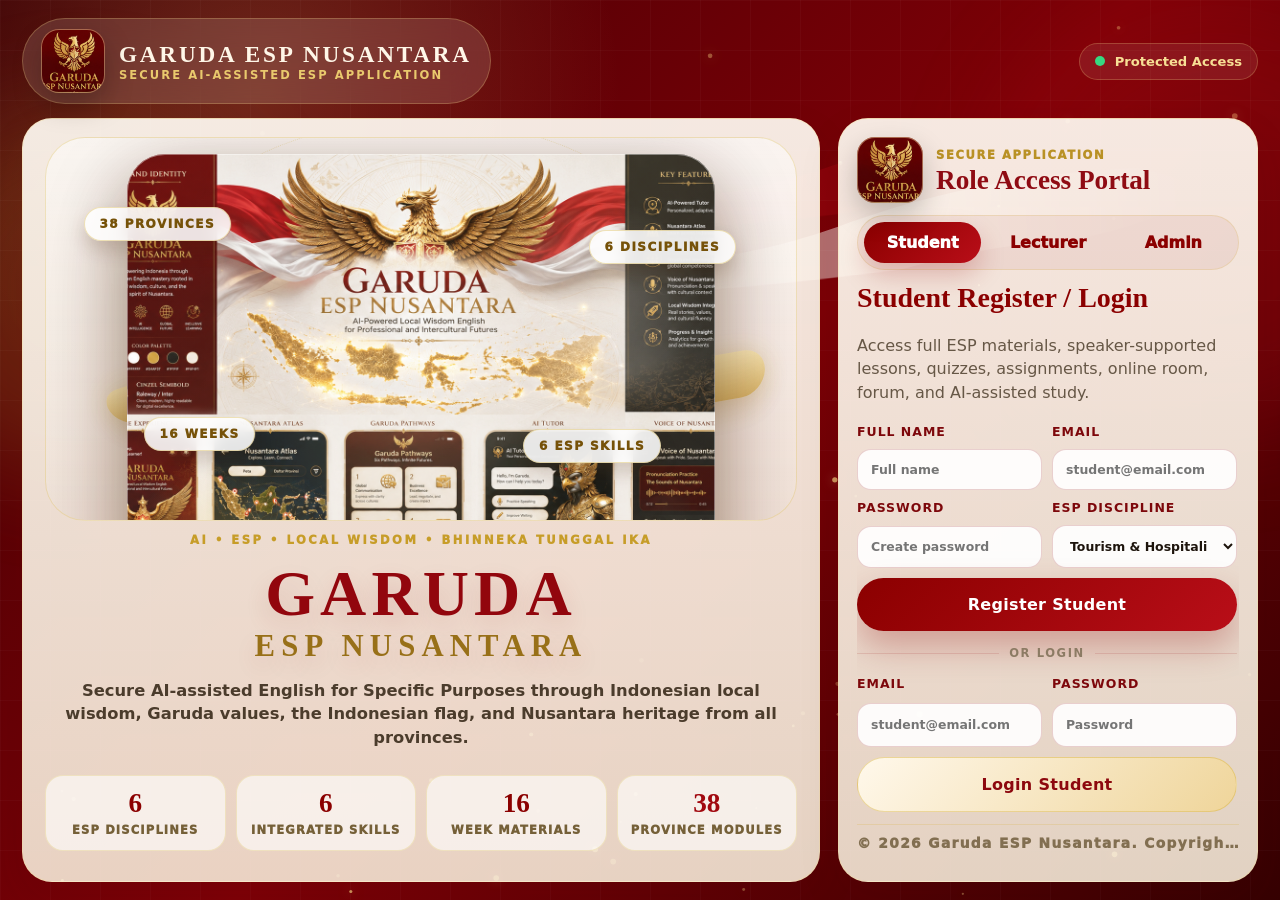
==== commit eabc7b7d: "Add files via upload" ====
--- a/index.html
+++ b/index.html
@@ -46,8 +46,7 @@
     <main class="landing-grid">
       <section class="living-stage-card">
         <div class="stage-meta">
-          <span>Garuda • Indonesian Flag • Nusantara Map</span>
-          <span>Live 5D / 6D Visual Effects</span>
+          
         </div>
 
         <div id="garudaStage" class="garuda-stage-pro">
@@ -118,7 +117,7 @@
           <article><strong>6</strong><span>ESP Disciplines</span></article>
           <article><strong>6</strong><span>Integrated Skills</span></article>
           <article><strong>16</strong><span>Week Materials</span></article>
-          <article><strong>0</strong><span>API Key Needed</span></article>
+          <article><strong>38</strong><span>Province Modules</span></article>
         </div>
       </section>
 
@@ -190,10 +189,8 @@
           <small class="secure-note">Authorized academic administrator only.</small>
         </form>
 
-        <div class="auth-feature-chips">
-          <span>16-Week Studio</span><span>Speaker Materials</span><span>Online Room</span><span>Forum</span><span>Help Desk</span><span>AI-Assisted</span>
-        </div>
-        <div class="copyright">COPYRIGHT Dr. Joko Slamet</div>
+        <div class="auth-feature-chips"></div>
+        <div class="copyright">© 2026 Garuda ESP Nusantara. Copyright Dr. Joko Slamet. All rights reserved.</div>
       </aside>
     </main>
   </section>
@@ -219,7 +216,7 @@
       <div id="userCard" class="user-card"></div>
       <nav id="sideNav" class="side-nav" aria-label="Dashboard navigation"></nav>
       <button id="logoutBtn" class="logout-btn">Logout</button>
-      <div class="copyright side-copy">COPYRIGHT Dr. Joko Slamet</div>
+      <div class="copyright side-copy">© 2026 Garuda ESP Nusantara. Copyright Dr. Joko Slamet. All rights reserved.</div>
     </aside>
 
     <main class="workspace">
@@ -236,7 +233,7 @@
         </div>
       </header>
       <section id="mainView" class="main-view"></section>
-      <footer class="app-footer">COPYRIGHT Dr. Joko Slamet</footer>
+      <footer class="app-footer">© 2026 Garuda ESP Nusantara. Copyright Dr. Joko Slamet. All rights reserved.</footer>
     </main>
   </section>
 
--- a/styles.css
+++ b/styles.css
@@ -165,3 +165,39 @@
   .brand-copy h1{font-size:2.7rem}.secure-auth-card,.living-stage-card{border-radius:22px}
   .dashboard-actions{justify-content:flex-start}
 }
+
+
+/* ===== Professional live patch overrides ===== */
+.stage-meta, .auth-feature-chips{display:none !important;}
+.landing-page{background:radial-gradient(circle at 20% 10%, rgba(255,216,124,.18), transparent 28%), linear-gradient(135deg,#3f0004 0%, #7e0007 52%, #360002 100%);}
+.alive-logo{background:url('assets/logo-provided.png') center/cover no-repeat !important; overflow:hidden;}
+.alive-logo svg,.alive-logo .logo-glow{display:none !important;}
+.alive-logo.small{width:64px;height:64px;border-radius:18px;box-shadow:0 12px 28px rgba(0,0,0,.25), inset 0 0 0 1px rgba(255,230,170,.45);}
+.alive-logo.medium{width:66px;height:66px;border-radius:18px;box-shadow:0 12px 28px rgba(0,0,0,.22), inset 0 0 0 1px rgba(255,230,170,.45);}
+.alive-logo.side{width:74px;height:74px;border-radius:20px;box-shadow:0 12px 28px rgba(0,0,0,.22), inset 0 0 0 1px rgba(255,230,170,.45);}
+.garuda-5d{position:relative; background:url('assets/hero-reference.png') center/cover no-repeat !important; min-height:520px; border-radius:38px; box-shadow:0 30px 80px rgba(37,13,3,.25), inset 0 0 0 1px rgba(255,255,255,.4); overflow:hidden; transform-style:preserve-3d;}
+.garuda-5d svg{display:none !important;}
+.garuda-5d::before{content:''; position:absolute; inset:-8%; background:radial-gradient(circle at 50% 50%, rgba(255,248,220,.14), transparent 36%), linear-gradient(130deg, rgba(255,255,255,.05), rgba(255,215,130,.14), rgba(255,255,255,.05)); mix-blend-mode:screen; animation:heroGlow 8s ease-in-out infinite; pointer-events:none;}
+.garuda-5d::after{content:''; position:absolute; inset:0; background:radial-gradient(circle at 18% 78%, rgba(249,206,83,.26), transparent 17%), radial-gradient(circle at 82% 28%, rgba(255,255,255,.2), transparent 16%), radial-gradient(circle at 72% 82%, rgba(255,214,110,.22), transparent 14%); pointer-events:none; animation:glitters 8.8s linear infinite;}
+@keyframes heroGlow{0%,100%{transform:translate3d(0,0,20px) scale(1); opacity:.85}50%{transform:translate3d(0,-10px,30px) scale(1.03); opacity:1}}
+@keyframes glitters{0%{filter:brightness(1)}50%{filter:brightness(1.12)}100%{filter:brightness(1)}}
+.live-badge{backdrop-filter: blur(8px); background:rgba(255,255,255,.88) !important; box-shadow:0 10px 18px rgba(73,32,6,.18);} 
+.landing-metrics article:last-child strong{color:#a1080f;} .landing-metrics article:last-child span{content:'';}
+.workspace-header,.sidebar,.secure-auth-card,.living-stage-card,.panel,.metric-card,.week-card,.discipline-card,.material-card,.room-card{box-shadow:0 18px 45px rgba(59,17,4,.08);} 
+.side-copy,.app-footer,.copyright{font-size:.86rem; white-space:nowrap; overflow:hidden; text-overflow:ellipsis;}
+.btn-mini{font-weight:800;}
+.speaker-actions{display:flex; gap:.45rem; flex-wrap:wrap; margin-top:.45rem;}
+.speaker-btn{border:none; border-radius:999px; padding:.62rem 1rem; font-weight:800; cursor:pointer; background:linear-gradient(135deg,#b30000,#db1b1b); color:#fff; box-shadow:0 8px 18px rgba(120,0,0,.16);} 
+.speaker-btn.alt{background:#f7ebcf; color:#7c1e10; border:1px solid #e4c783; box-shadow:none;}
+.quick-links{display:flex; flex-wrap:wrap; gap:.75rem; margin-bottom:1rem;}
+.quick-links .btn{padding:.65rem .95rem;}
+.side-brand strong{letter-spacing:.03em}
+.secure-brand strong{font-size:1.45rem;}
+.secure-brand span{letter-spacing:.18em; text-transform:uppercase;}
+.garuda-stage-pro{padding:1rem; border-radius:40px; background:linear-gradient(180deg,rgba(255,255,255,.52),rgba(255,255,255,.12));}
+.dashboard-actions{display:flex; gap:.6rem; flex-wrap:wrap;}
+.dashboard-actions .btn-mini{background:#fffaf0; color:#8b0000; border:1px solid #efdfb4;}
+@media (max-width: 980px){
+  .side-copy,.app-footer,.copyright{font-size:.74rem;}
+  .garuda-5d{min-height:360px;}
+}
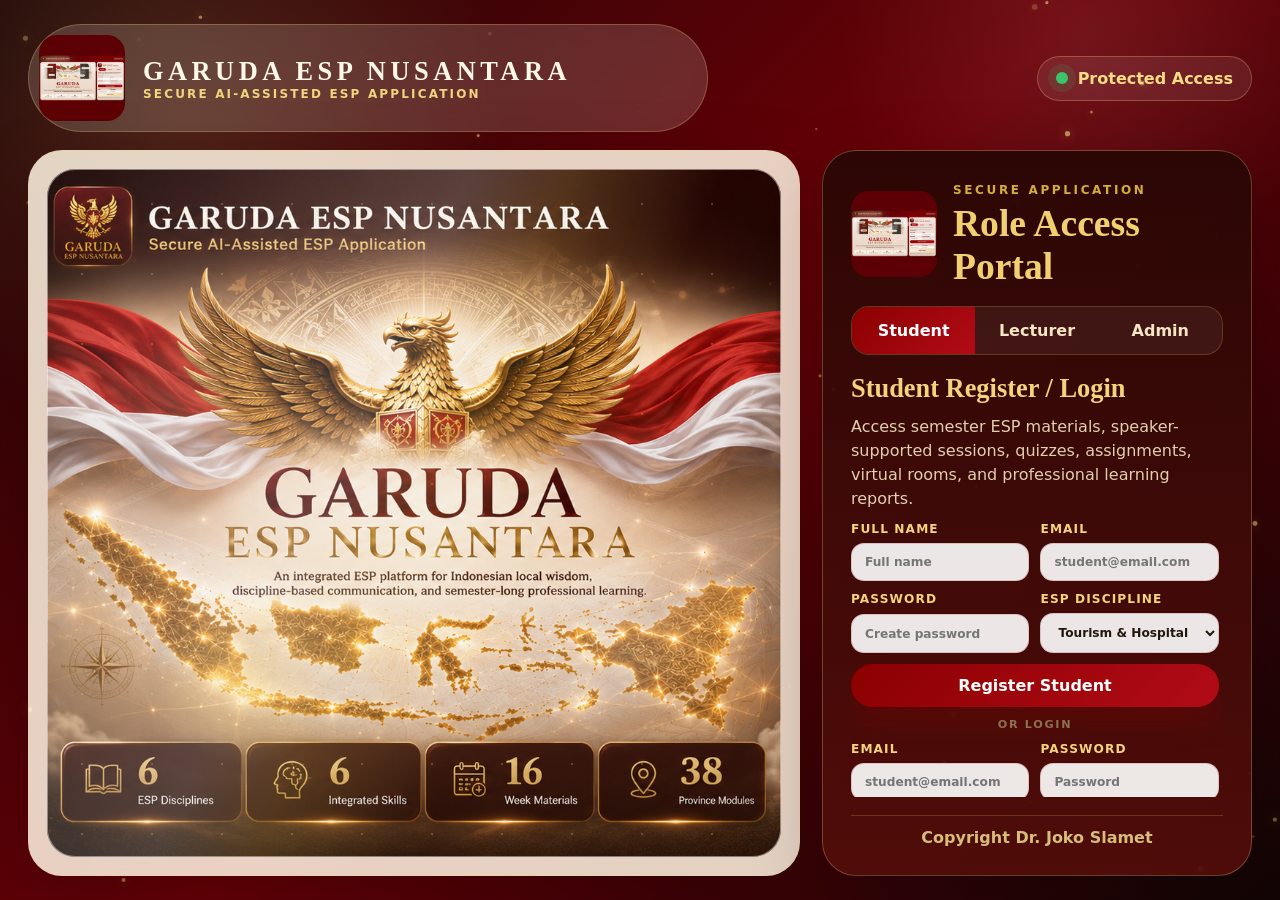
==== commit 268bb5f1: "Add files via upload" ====
--- a/index.html
+++ b/index.html
@@ -1,249 +1,123 @@
-<!DOCTYPE html>
+<!doctype html>
 <html lang="en">
 <head>
-  <meta charset="UTF-8" />
-  <meta name="viewport" content="width=device-width, initial-scale=1.0" />
-  <title>GARUDA ESP NUSANTARA</title>
-  <meta name="description" content="A secure AI-assisted ESP platform rooted in Indonesian local wisdom, Garuda, Bhinneka Tunggal Ika, and Nusantara heritage." />
-  <link rel="manifest" href="manifest.json" />
-  <link rel="icon" href="assets/icon.svg" type="image/svg+xml" />
-  <link rel="stylesheet" href="styles.css" />
+  <meta charset="utf-8">
+  <meta name="viewport" content="width=device-width,initial-scale=1">
+  <title>Garuda ESP Nusantara</title>
+  <meta name="description" content="Secure AI-assisted ESP platform for semester-long professional learning.">
+  <link rel="manifest" href="manifest.json">
+  <link rel="icon" href="assets/icon.svg" type="image/svg+xml">
+  <link rel="stylesheet" href="styles.css">
 </head>
 <body>
-  <div id="toastHost" class="toast-host" aria-live="polite"></div>
+<div id="toastHost" class="toast-host"></div>
 
-  <section id="landing" class="landing-page">
-    <canvas id="landingParticles" class="landing-particles" aria-hidden="true"></canvas>
-    <div class="flag-wave flag-wave-red"></div>
-    <div class="flag-wave flag-wave-white"></div>
-    <div class="ambient ambient-gold"></div>
-    <div class="ambient ambient-red"></div>
-    <div class="batik-lines"></div>
+<section id="landing" class="landing">
+  <canvas id="fxCanvas" class="fx-canvas"></canvas>
+  <header class="landing-header">
+    <div class="brand-pill">
+      <img src="assets/logo-garuda.png" alt="Garuda ESP Nusantara logo">
+      <div><strong>GARUDA ESP NUSANTARA</strong><span>Secure AI-Assisted ESP Application</span></div>
+    </div>
+    <div class="access-pill"><span></span>Protected Access</div>
+  </header>
 
-    <header class="secure-header">
-      <div class="secure-brand">
-        <div class="alive-logo small">
-          <span class="logo-glow"></span>
-          <svg viewBox="0 0 100 100" aria-hidden="true">
-            <path d="M50 8 C60 18 66 28 66 42 C66 58 57 70 50 88 C43 70 34 58 34 42 C34 28 40 18 50 8Z"/>
-            <path d="M46 13 C55 1 70 7 76 20 C66 18 59 22 55 31"/>
-            <circle cx="50" cy="43" r="8"/>
-            <path d="M44 37 C28 23 11 24 4 32 C19 33 31 40 42 52 C27 47 15 50 5 58 C23 57 36 63 48 75"/>
-            <path d="M56 37 C72 23 89 24 96 32 C81 33 69 40 58 52 C73 47 85 50 95 58 C77 57 64 63 52 75"/>
-          </svg>
+  <main class="landing-main">
+    <section class="hero-card">
+      <div id="heroArt" class="hero-art" aria-label="Garuda ESP Nusantara live visual">
+        <div class="hero-shine"></div>
+      </div>
+    </section>
+
+    <aside class="auth-card">
+      <div class="auth-title">
+        <img src="assets/logo-garuda.png" alt="">
+        <div><span>Secure Application</span><h1>Role Access Portal</h1></div>
+      </div>
+      <div class="tabs">
+        <button class="tab active" data-tab="student">Student</button>
+        <button class="tab" data-tab="lecturer">Lecturer</button>
+        <button class="tab" data-tab="admin">Admin</button>
+      </div>
+
+      <form class="auth-form active" data-form="student" id="studentForm">
+        <h2>Student Register / Login</h2>
+        <p>Access semester ESP materials, speaker-supported sessions, quizzes, assignments, virtual rooms, and professional learning reports.</p>
+        <div class="field-grid two">
+          <label>Full Name<input id="studentName" placeholder="Full name"></label>
+          <label>Email<input id="studentEmail" type="email" placeholder="student@email.com"></label>
+          <label>Password<input id="studentPassword" type="password" placeholder="Create password"></label>
+          <label>ESP Discipline<select id="studentDiscipline"></select></label>
         </div>
-        <div>
-          <strong>GARUDA ESP NUSANTARA</strong>
-          <span>Secure AI-Assisted ESP Application</span>
+        <button class="btn primary" type="button" id="studentRegisterBtn">Register Student</button>
+        <div class="divider"><span>or login</span></div>
+        <div class="field-grid two">
+          <label>Email<input id="studentLoginEmail" type="email" placeholder="student@email.com"></label>
+          <label>Password<input id="studentLoginPassword" type="password" placeholder="Password"></label>
         </div>
-      </div>
-      <div class="secure-status">
-        <span class="pulse-dot"></span>
-        <strong>Protected Access</strong>
+        <button class="btn gold" type="submit">Login Student</button>
+      </form>
+
+      <form class="auth-form" data-form="lecturer" id="lecturerForm">
+        <h2>Lecturer Approval Access</h2>
+        <p>Lecturers register first and enter the authoring, assessment, and reporting workspace only after admin approval.</p>
+        <div class="field-grid two">
+          <label>Full Name<input id="lecturerName" placeholder="Lecturer name"></label>
+          <label>Email<input id="lecturerEmail" type="email" placeholder="lecturer@email.com"></label>
+          <label>Password<input id="lecturerPassword" type="password" placeholder="Create password"></label>
+          <label>Expertise<input id="lecturerExpertise" placeholder="ESP / discipline"></label>
+        </div>
+        <button class="btn primary" type="button" id="lecturerRegisterBtn">Request Lecturer Approval</button>
+        <div class="divider"><span>or login after approval</span></div>
+        <div class="field-grid two">
+          <label>Email<input id="lecturerLoginEmail" type="email" placeholder="lecturer@email.com"></label>
+          <label>Password<input id="lecturerLoginPassword" type="password" placeholder="Password"></label>
+        </div>
+        <button class="btn gold" type="submit">Login Lecturer</button>
+      </form>
+
+      <form class="auth-form" data-form="admin" id="adminForm">
+        <h2>Admin Command Access</h2>
+        <p>Enter the authorized administrator PIN to manage users, institutions, curriculum, reports, virtual rooms, and system settings.</p>
+        <label>Admin PIN<input id="adminPin" type="password" placeholder="Admin PIN"></label>
+        <button class="btn primary" type="submit">Admin Login</button>
+      </form>
+      <div class="landing-copy">Copyright Dr. Joko Slamet</div>
+    </aside>
+  </main>
+</section>
+
+<section id="appShell" class="app hidden">
+  <aside class="sidebar">
+    <div class="side-logo"><img src="assets/logo-garuda.png" alt=""><div><strong>GARUDA</strong><span>ESP NUSANTARA</span></div></div>
+    <div id="userCard" class="user-card"></div>
+    <nav id="sideNav" class="side-nav"></nav>
+    <div class="side-copy">© 2026 Garuda ESP Nusantara. Copyright Dr. Joko Slamet. All rights reserved.</div>
+  </aside>
+
+  <main class="workspace">
+    <header class="topbar">
+      <div><span id="roleKicker">Workspace</span><h2 id="pageTitle">Dashboard</h2></div>
+      <div class="top-actions">
+        <button onclick="navigate('forum')">Forum</button>
+        <button onclick="navigate('chat')">Chat</button>
+        <button onclick="navigate('helpdesk')">Help Desk</button>
+        <button onclick="exportData()">Export</button>
+        <button class="logout" onclick="logout()">Logout</button>
       </div>
     </header>
+    <section id="mainView" class="main-view"></section>
+    <footer>© 2026 Garuda ESP Nusantara. Copyright Dr. Joko Slamet. All rights reserved.</footer>
+  </main>
+</section>
 
-    <main class="landing-grid">
-      <section class="living-stage-card">
-        <div class="stage-meta">
-          
-        </div>
+<dialog id="modal" class="modal">
+  <div class="modal-box">
+    <button class="modal-close" onclick="closeModal()">×</button>
+    <div id="modalBody"></div>
+  </div>
+</dialog>
 
-        <div id="garudaStage" class="garuda-stage-pro">
-          <div class="stage-halo halo-one"></div>
-          <div class="stage-halo halo-two"></div>
-          <div class="stage-halo halo-three"></div>
-          <div class="indonesia-map-3d" aria-label="Animated Indonesia map">
-            <span class="map-piece sumatra"></span>
-            <span class="map-piece java"></span>
-            <span class="map-piece kalimantan"></span>
-            <span class="map-piece sulawesi"></span>
-            <span class="map-piece nusa"></span>
-            <span class="map-piece maluku"></span>
-            <span class="map-piece papua"></span>
-          </div>
-
-          <div class="garuda-5d" aria-label="Living Garuda visual">
-            <svg viewBox="0 0 900 520" role="img" aria-label="Garuda, Indonesian flag, and Nusantara map">
-              <defs>
-                <radialGradient id="metalGold" cx="50%" cy="38%" r="70%">
-                  <stop offset="0" stop-color="#fff9d9"/>
-                  <stop offset=".25" stop-color="#f8dc7a"/>
-                  <stop offset=".55" stop-color="#d0a636"/>
-                  <stop offset=".82" stop-color="#8c5a12"/>
-                  <stop offset="1" stop-color="#4a2b08"/>
-                </radialGradient>
-                <linearGradient id="deepRed" x1="0" x2="1">
-                  <stop offset="0" stop-color="#640005"/>
-                  <stop offset=".46" stop-color="#d8171f"/>
-                  <stop offset="1" stop-color="#740006"/>
-                </linearGradient>
-                <linearGradient id="whiteFlag" x1="0" x2="1">
-                  <stop offset="0" stop-color="#fff"/>
-                  <stop offset=".5" stop-color="#fff7e9"/>
-                  <stop offset="1" stop-color="#fff"/>
-                </linearGradient>
-                <filter id="liveShadow">
-                  <feDropShadow dx="0" dy="18" stdDeviation="18" flood-color="#2a1404" flood-opacity=".36"/>
-                  <feDropShadow dx="0" dy="0" stdDeviation="8" flood-color="#f8d76e" flood-opacity=".38"/>
-                </filter>
-              </defs>
-              <path class="flag-red-svg" d="M42 108 C180 28 318 160 456 92 C602 18 740 58 858 28 C820 96 754 132 678 162 C548 212 454 176 358 206 C248 240 132 174 42 108Z" fill="url(#deepRed)" opacity=".96"/>
-              <path class="flag-white-svg" d="M40 174 C188 98 314 238 456 160 C616 76 734 128 860 86 C824 156 742 190 668 214 C542 256 450 212 360 244 C242 286 136 224 40 174Z" fill="url(#whiteFlag)" opacity=".98"/>
-              <g filter="url(#liveShadow)">
-                <path class="wing wing-left" d="M424 152 C304 44 146 44 20 102 C160 118 252 164 344 238 C238 198 118 204 24 272 C178 260 294 306 398 392 C330 386 248 414 160 480 C284 478 376 444 438 386 Z" fill="url(#metalGold)"/>
-                <path class="wing wing-right" d="M476 152 C596 44 754 44 880 102 C740 118 648 164 556 238 C662 198 782 204 876 272 C722 260 606 306 502 392 C570 386 652 414 740 480 C616 478 524 444 462 386 Z" fill="url(#metalGold)"/>
-                <path class="body" d="M450 78 C490 110 512 154 508 210 C504 284 470 340 450 462 C430 340 396 284 392 210 C388 154 410 110 450 78Z" fill="url(#metalGold)"/>
-                <path class="head" d="M432 70 C456 20 506 28 532 66 C502 62 484 76 470 104 C452 96 438 84 432 70Z" fill="#f2d676"/>
-                <circle cx="450" cy="206" r="34" fill="#940009" stroke="#f7dc86" stroke-width="8"/>
-                <path class="claws" d="M110 424 C168 404 244 420 300 406 C348 394 390 420 432 404 M468 406 C528 392 578 418 638 398 C700 378 760 408 822 382" fill="none" stroke="#f0ca62" stroke-width="13" stroke-linecap="round"/>
-              </g>
-            </svg>
-          </div>
-
-          <div class="live-badge badge-a">38 Provinces</div>
-          <div class="live-badge badge-b">16 Weeks</div>
-          <div class="live-badge badge-c">6 Disciplines</div>
-          <div class="live-badge badge-d">6 ESP Skills</div>
-        </div>
-
-        <div class="brand-copy">
-          <div class="mini-kicker">AI • ESP • Local Wisdom • Bhinneka Tunggal Ika</div>
-          <h1>GARUDA <span>ESP NUSANTARA</span></h1>
-          <p>Secure AI-assisted English for Specific Purposes through Indonesian local wisdom, Garuda values, the Indonesian flag, and Nusantara heritage from all provinces.</p>
-        </div>
-
-        <div class="landing-metrics">
-          <article><strong>6</strong><span>ESP Disciplines</span></article>
-          <article><strong>6</strong><span>Integrated Skills</span></article>
-          <article><strong>16</strong><span>Week Materials</span></article>
-          <article><strong>38</strong><span>Province Modules</span></article>
-        </div>
-      </section>
-
-      <aside id="authPanel" class="secure-auth-card">
-        <div class="auth-crest">
-          <div class="alive-logo medium">
-            <span class="logo-glow"></span>
-            <svg viewBox="0 0 100 100" aria-hidden="true">
-              <path d="M50 8 C60 18 66 28 66 42 C66 58 57 70 50 88 C43 70 34 58 34 42 C34 28 40 18 50 8Z"/>
-              <path d="M46 13 C55 1 70 7 76 20 C66 18 59 22 55 31"/>
-              <circle cx="50" cy="43" r="8"/>
-              <path d="M44 37 C28 23 11 24 4 32 C19 33 31 40 42 52 C27 47 15 50 5 58 C23 57 36 63 48 75"/>
-              <path d="M56 37 C72 23 89 24 96 32 C81 33 69 40 58 52 C73 47 85 50 95 58 C77 57 64 63 52 75"/>
-            </svg>
-          </div>
-          <div>
-            <span>Secure Application</span>
-            <h2>Role Access Portal</h2>
-          </div>
-        </div>
-
-        <div class="auth-tabs" role="tablist">
-          <button class="auth-tab active" data-tab="student">Student</button>
-          <button class="auth-tab" data-tab="lecturer">Lecturer</button>
-          <button class="auth-tab" data-tab="admin">Admin</button>
-        </div>
-
-        <form class="auth-form active" data-form="student" id="studentForm">
-          <h3>Student Register / Login</h3>
-          <p>Access full ESP materials, speaker-supported lessons, quizzes, assignments, online room, forum, and AI-assisted study.</p>
-          <div class="input-grid two">
-            <label>Full Name<input id="studentName" autocomplete="name" placeholder="Full name"></label>
-            <label>Email<input id="studentEmail" type="email" autocomplete="email" placeholder="student@email.com"></label>
-            <label>Password<input id="studentPassword" type="password" autocomplete="new-password" placeholder="Create password"></label>
-            <label>ESP Discipline<select id="studentDiscipline"></select></label>
-          </div>
-          <button class="btn btn-primary" type="button" id="studentRegisterBtn">Register Student</button>
-          <div class="divider"><span>or login</span></div>
-          <div class="input-grid two">
-            <label>Email<input id="studentLoginEmail" type="email" autocomplete="email" placeholder="student@email.com"></label>
-            <label>Password<input id="studentLoginPassword" type="password" autocomplete="current-password" placeholder="Password"></label>
-          </div>
-          <button class="btn btn-secondary" type="submit">Login Student</button>
-        </form>
-
-        <form class="auth-form" data-form="lecturer" id="lecturerForm">
-          <h3>Lecturer Approval Access</h3>
-          <p>Register first. Admin approval is required before lecturers can create materials, update tasks, manage rooms, and review submissions.</p>
-          <div class="input-grid two">
-            <label>Full Name<input id="lecturerName" placeholder="Lecturer name"></label>
-            <label>Email<input id="lecturerEmail" type="email" placeholder="lecturer@email.com"></label>
-            <label>Password<input id="lecturerPassword" type="password" placeholder="Create password"></label>
-            <label>Expertise<input id="lecturerExpertise" placeholder="ESP / discipline"></label>
-          </div>
-          <button class="btn btn-primary" type="button" id="lecturerRegisterBtn">Request Approval</button>
-          <div class="divider"><span>or login after approval</span></div>
-          <div class="input-grid two">
-            <label>Email<input id="lecturerLoginEmail" type="email" placeholder="lecturer@email.com"></label>
-            <label>Password<input id="lecturerLoginPassword" type="password" placeholder="Password"></label>
-          </div>
-          <button class="btn btn-secondary" type="submit">Login Lecturer</button>
-        </form>
-
-        <form class="auth-form" data-form="admin" id="adminForm">
-          <h3>Admin Command Center</h3>
-          <p>Enter the authorized PIN to manage users, lecturer approval, materials, analytics, online room, settings, forum, and help desk.</p>
-          <label>Admin PIN<input id="adminPin" type="password" autocomplete="current-password" placeholder="Admin PIN"></label>
-          <button class="btn btn-primary" type="submit">Admin Login</button>
-          <small class="secure-note">Authorized academic administrator only.</small>
-        </form>
-
-        <div class="auth-feature-chips"></div>
-        <div class="copyright">© 2026 Garuda ESP Nusantara. Copyright Dr. Joko Slamet. All rights reserved.</div>
-      </aside>
-    </main>
-  </section>
-
-  <section id="appShell" class="app-shell hidden">
-    <aside class="sidebar">
-      <div class="side-brand">
-        <div class="alive-logo side">
-          <span class="logo-glow"></span>
-          <svg viewBox="0 0 100 100" aria-hidden="true">
-            <path d="M50 8 C60 18 66 28 66 42 C66 58 57 70 50 88 C43 70 34 58 34 42 C34 28 40 18 50 8Z"/>
-            <path d="M46 13 C55 1 70 7 76 20 C66 18 59 22 55 31"/>
-            <circle cx="50" cy="43" r="8"/>
-            <path d="M44 37 C28 23 11 24 4 32 C19 33 31 40 42 52 C27 47 15 50 5 58 C23 57 36 63 48 75"/>
-            <path d="M56 37 C72 23 89 24 96 32 C81 33 69 40 58 52 C73 47 85 50 95 58 C77 57 64 63 52 75"/>
-          </svg>
-        </div>
-        <div>
-          <strong>GARUDA ESP</strong>
-          <span>Nusantara</span>
-        </div>
-      </div>
-      <div id="userCard" class="user-card"></div>
-      <nav id="sideNav" class="side-nav" aria-label="Dashboard navigation"></nav>
-      <button id="logoutBtn" class="logout-btn">Logout</button>
-      <div class="copyright side-copy">© 2026 Garuda ESP Nusantara. Copyright Dr. Joko Slamet. All rights reserved.</div>
-    </aside>
-
-    <main class="workspace">
-      <header class="workspace-header">
-        <div>
-          <span id="roleKicker" class="mini-kicker">Dashboard</span>
-          <h2 id="pageTitle">Dashboard</h2>
-        </div>
-        <div class="dashboard-actions">
-          <button class="btn-mini" data-top-page="forum">Forum</button>
-          <button class="btn-mini" data-top-page="chat">Chat</button>
-          <button class="btn-mini" data-top-page="helpdesk">Help Desk</button>
-          <button class="btn-mini" id="exportDataBtn">Export</button>
-        </div>
-      </header>
-      <section id="mainView" class="main-view"></section>
-      <footer class="app-footer">© 2026 Garuda ESP Nusantara. Copyright Dr. Joko Slamet. All rights reserved.</footer>
-    </main>
-  </section>
-
-  <dialog id="modal" class="modal">
-    <div class="modal-box">
-      <button id="modalClose" class="modal-close" aria-label="Close">×</button>
-      <div id="modalBody"></div>
-    </div>
-  </dialog>
-
-  <script src="app.js"></script>
+<script src="app.js"></script>
 </body>
 </html>
--- a/styles.css
+++ b/styles.css
@@ -1,203 +1,22 @@
 
 :root{
-  --red:#8b0000; --red2:#b90e18; --dark:#120909; --dark2:#21130f;
-  --gold:#d4af37; --gold2:#f7d983; --cream:#fbf3e5; --paper:#fffaf2;
-  --ink:#21170e; --muted:#756653; --line:rgba(212,175,55,.28);
-  --green:#1f8c55; --blue:#2468a8; --shadow:0 24px 70px rgba(0,0,0,.22);
-  --display: Georgia, "Times New Roman", serif;
+  --red:#8b0000;--red2:#b20c16;--dark:#210704;--dark2:#3a0b08;--gold:#d4af37;--gold2:#f6db84;--cream:#fbf2df;--paper:#fffaf1;--ink:#24170d;--muted:#75624c;--line:rgba(212,175,55,.28);--display:Georgia,"Times New Roman",serif;
 }
-*{box-sizing:border-box}
-html,body{margin:0;min-height:100%;font-family:Inter, ui-sans-serif, system-ui, -apple-system, "Segoe UI", sans-serif;color:var(--ink);background:#140908}
-button,input,select,textarea{font:inherit}
-button{border:0;cursor:pointer}
-input,select,textarea{width:100%;border:1px solid rgba(139,0,0,.18);border-radius:14px;padding:11px 13px;background:rgba(255,255,255,.9);color:#1d140c;outline:none}
-textarea{min-height:110px;resize:vertical;line-height:1.55}
-input:focus,select:focus,textarea:focus{border-color:var(--gold);box-shadow:0 0 0 4px rgba(212,175,55,.18)}
-label{display:grid;gap:7px;font-size:.78rem;font-weight:900;letter-spacing:.08em;text-transform:uppercase;color:#7d070b}
-.hidden{display:none!important}
-.toast-host{position:fixed;right:18px;top:18px;z-index:9999;display:grid;gap:10px}
-.toast{min-width:280px;max-width:380px;padding:14px 16px;border-radius:18px;background:rgba(255,250,242,.96);border:1px solid var(--line);box-shadow:var(--shadow);color:#2b1a10}
-.toast strong{display:block;color:var(--red);margin-bottom:4px}
-.btn,.btn-mini,.logout-btn{display:inline-flex;align-items:center;justify-content:center;gap:9px;border-radius:999px;font-weight:900;text-decoration:none;letter-spacing:.02em;white-space:nowrap}
-.btn{padding:12px 18px;width:100%}
-.btn-primary{background:linear-gradient(135deg,var(--red),var(--red2));color:white;box-shadow:0 16px 34px rgba(139,0,0,.28)}
-.btn-secondary{background:linear-gradient(135deg,#fff8eb,#efd59a);color:#8d080e;border:1px solid rgba(212,175,55,.42)}
-.btn-soft{background:#fff8ed;color:#8b0000;border:1px solid var(--line);padding:10px 14px;width:auto}
-.btn-danger{background:#fff0f0;color:#98050c;border:1px solid rgba(185,14,24,.28)}
-.btn-success{background:#eefaf2;color:#126b3e;border:1px solid rgba(31,140,85,.25)}
-.btn-mini{padding:10px 14px;background:rgba(255,255,255,.84);border:1px solid var(--line);color:#7e080d;box-shadow:0 10px 24px rgba(50,20,5,.08)}
-.mini-kicker{font-size:.72rem;font-weight:950;letter-spacing:.22em;text-transform:uppercase;color:#c79d28}
-.divider{display:flex;align-items:center;gap:10px;font-size:.72rem;text-transform:uppercase;letter-spacing:.14em;color:#8c7b64;font-weight:900}
-.divider:before,.divider:after{content:"";height:1px;background:rgba(139,0,0,.12);flex:1}
+*{box-sizing:border-box}html,body{margin:0;min-height:100%;font-family:Inter,system-ui,-apple-system,Segoe UI,sans-serif;background:#160606;color:var(--ink)}button,input,select,textarea{font:inherit}button{cursor:pointer;border:0}input,select,textarea{width:100%;border:1px solid rgba(139,0,0,.16);border-radius:13px;padding:11px 13px;background:rgba(255,255,255,.9);outline:none;color:#22170d}textarea{min-height:110px;resize:vertical;line-height:1.55}input:focus,select:focus,textarea:focus{border-color:var(--gold);box-shadow:0 0 0 4px rgba(212,175,55,.16)}label{display:grid;gap:7px;color:#8b0000;font-size:.76rem;text-transform:uppercase;letter-spacing:.09em;font-weight:900}.hidden{display:none!important}
+.toast-host{position:fixed;top:18px;right:18px;z-index:9999;display:grid;gap:10px}.toast{padding:14px 16px;border-radius:16px;background:#fffaf1;border:1px solid var(--line);box-shadow:0 18px 50px rgba(0,0,0,.2);max-width:360px}.toast strong{display:block;color:var(--red);margin-bottom:3px}
+.btn{display:inline-flex;align-items:center;justify-content:center;gap:8px;border-radius:999px;padding:12px 18px;font-weight:900;text-decoration:none}.btn.primary{background:linear-gradient(135deg,var(--red),var(--red2));color:#fff;box-shadow:0 14px 30px rgba(139,0,0,.28)}.btn.gold{background:linear-gradient(135deg,#fff0b8,#d4af37);color:#5d2406}.btn.soft{background:#fff7e6;color:#8b0000;border:1px solid var(--line)}
+.divider{display:flex;gap:10px;align-items:center;text-transform:uppercase;letter-spacing:.15em;font-weight:900;color:#8b7250;font-size:.7rem}.divider:before,.divider:after{content:"";height:1px;background:rgba(139,0,0,.15);flex:1}
 
 /* LANDING */
-.landing-page{position:relative;min-height:100svh;height:100svh;overflow:hidden;padding:18px 22px;display:flex;flex-direction:column;gap:14px;background:
-  radial-gradient(circle at 12% 10%,rgba(247,217,131,.16),transparent 24%),
-  radial-gradient(circle at 84% 12%,rgba(185,14,24,.22),transparent 28%),
-  radial-gradient(circle at 48% 105%,rgba(212,175,55,.16),transparent 30%),
-  linear-gradient(135deg,#160807 0%,#340406 28%,#5a0608 48%,#140c0b 100%);
-}
-.landing-particles,.batik-lines,.ambient,.flag-wave{position:absolute;pointer-events:none}
-.landing-particles{inset:0;width:100%;height:100%;z-index:0}
-.batik-lines{inset:0;background-image:linear-gradient(rgba(255,255,255,.045) 1px,transparent 1px),linear-gradient(90deg,rgba(255,255,255,.045) 1px,transparent 1px);background-size:50px 50px;opacity:.65;z-index:0}
-.ambient{border-radius:50%;filter:blur(52px);z-index:0}.ambient-gold{width:360px;height:360px;background:rgba(212,175,55,.18);left:-100px;top:110px}.ambient-red{width:430px;height:430px;background:rgba(185,14,24,.22);right:-150px;top:0}
-.flag-wave{height:130px;width:86%;left:7%;border-radius:50%;filter:blur(.2px);opacity:.45;z-index:0;transform:rotate(-4deg)}
-.flag-wave-red{top:102px;background:linear-gradient(90deg,transparent,#aa0c14,#e02129,#850006,transparent);clip-path:path("M0,75 C260,0 470,160 760,72 C1050,-10 1260,90 1500,20 L1500,88 C1200,154 1030,62 770,132 C490,206 270,58 0,132 Z")}
-.flag-wave-white{top:165px;background:linear-gradient(90deg,transparent,#fff,#fff3e0,#fff,transparent);clip-path:path("M0,75 C260,0 470,160 760,72 C1050,-10 1260,90 1500,20 L1500,88 C1200,154 1030,62 770,132 C490,206 270,58 0,132 Z")}
-.secure-header{position:relative;z-index:2;display:flex;align-items:center;justify-content:space-between;gap:14px;max-width:1560px;width:100%;margin:0 auto}
-.secure-brand{display:flex;align-items:center;gap:14px;padding:10px 18px;border-radius:999px;background:rgba(255,250,242,.13);border:1px solid rgba(247,217,131,.26);backdrop-filter:blur(18px)}
-.secure-brand strong{display:block;font-family:var(--display);letter-spacing:.12em;color:#fff7e8}
-.secure-brand span{display:block;font-size:.72rem;letter-spacing:.18em;color:#e9c96d;text-transform:uppercase;font-weight:900}
-.secure-status{display:flex;align-items:center;gap:10px;color:#f7df95;background:rgba(255,255,255,.08);border:1px solid rgba(247,217,131,.24);padding:10px 15px;border-radius:999px;font-size:.82rem}
-.pulse-dot{width:10px;height:10px;border-radius:50%;background:#37d881;box-shadow:0 0 0 0 rgba(55,216,129,.8);animation:pulseDot 1.8s infinite}
-.landing-grid{position:relative;z-index:1;display:grid;grid-template-columns:minmax(0,1.55fr) minmax(420px,.75fr);gap:18px;max-width:1560px;width:100%;margin:0 auto;flex:1;min-height:0}
-.living-stage-card,.secure-auth-card{border:1px solid rgba(247,217,131,.28);background:linear-gradient(180deg,rgba(255,250,242,.93),rgba(249,239,221,.88));border-radius:30px;box-shadow:var(--shadow);overflow:hidden;min-height:0}
-.living-stage-card{padding:18px 22px;display:grid;grid-template-rows:auto minmax(230px,1fr) auto auto;gap:12px}
-.stage-meta{display:flex;justify-content:space-between;gap:12px;color:#8b6e20;font-size:.74rem;letter-spacing:.18em;text-transform:uppercase;font-weight:950}
-.garuda-stage-pro{position:relative;border-radius:28px;overflow:hidden;min-height:250px;background:radial-gradient(circle at center,rgba(255,248,225,.9),rgba(255,248,225,.12) 68%),linear-gradient(180deg,rgba(255,255,255,.62),rgba(243,226,192,.28));border:1px solid rgba(212,175,55,.28);perspective:1600px;display:grid;place-items:center}
-.stage-halo{position:absolute;border-radius:50%;border:1px solid rgba(212,175,55,.25)}
-.halo-one{width:48%;height:68%;animation:spinSlow 24s linear infinite}.halo-two{width:62%;height:86%;border-style:dashed;animation:spinReverse 32s linear infinite}.halo-three{width:78%;height:110%;border-style:dotted;animation:spinSlow 44s linear infinite}
-.indonesia-map-3d{position:absolute;inset:0;filter:drop-shadow(0 0 12px rgba(212,175,55,.35));opacity:.82;transform-style:preserve-3d;animation:mapFloat 7s ease-in-out infinite}
-.map-piece{position:absolute;background:linear-gradient(180deg,rgba(255,236,175,.98),rgba(206,156,42,.75));box-shadow:0 14px 24px rgba(129,78,7,.16)}
-.sumatra{left:8%;top:60%;width:22%;height:10%;border-radius:44px;transform:rotate(-18deg) skewX(18deg)}
-.java{left:30%;top:74%;width:24%;height:4%;border-radius:30px;transform:rotate(-4deg)}
-.kalimantan{left:38%;top:55%;width:18%;height:17%;border-radius:36px;transform:rotate(10deg) skewX(-12deg)}
-.sulawesi{left:58%;top:52%;width:13%;height:16%;border-radius:38px;transform:rotate(26deg) skewY(12deg)}
-.nusa{left:54%;top:77%;width:16%;height:2.8%;border-radius:20px;transform:rotate(5deg)}
-.maluku{left:70%;top:61%;width:7%;height:8%;border-radius:50%;transform:rotate(18deg)}
-.papua{left:76%;top:58%;width:20%;height:12%;border-radius:44px;transform:rotate(-10deg) skewX(-12deg)}
-.garuda-5d{position:relative;width:min(82%,820px);z-index:3;transform-style:preserve-3d;animation:garudaHover 7s ease-in-out infinite;filter:drop-shadow(0 26px 34px rgba(88,42,5,.32))}
-.garuda-5d svg{display:block;width:100%;height:auto}
-.garuda-5d .wing{animation:wingLive 4.8s ease-in-out infinite;transform-origin:center}
-.garuda-5d .body,.garuda-5d .head{animation:breathGold 4.8s ease-in-out infinite}
-.flag-red-svg,.flag-white-svg{animation:flagFlow 5.5s ease-in-out infinite}
-.live-badge{position:absolute;z-index:4;padding:9px 15px;border-radius:999px;background:rgba(255,255,255,.88);border:1px solid rgba(212,175,55,.35);color:#765209;font-size:.75rem;font-weight:950;letter-spacing:.12em;text-transform:uppercase;box-shadow:0 12px 24px rgba(76,37,7,.14)}
-.badge-a{left:5%;top:18%}.badge-b{left:13%;bottom:18%}.badge-c{right:8%;top:24%}.badge-d{right:18%;bottom:15%}
-.brand-copy{text-align:center;display:grid;gap:6px}
-.brand-copy h1{margin:0;font-family:var(--display);font-size:clamp(3.2rem,5vw,5.8rem);line-height:.88;letter-spacing:.08em;color:#92060d;text-shadow:0 10px 24px rgba(148,0,9,.14)}
-.brand-copy h1 span{display:block;margin-top:10px;font-size:.48em;color:#987018;letter-spacing:.2em}
-.brand-copy p{margin:0 auto;max-width:920px;color:#4b3c2c;font-size:1.02rem;line-height:1.45;font-weight:750}
-.landing-metrics{display:grid;grid-template-columns:repeat(4,1fr);gap:10px}
-.landing-metrics article{padding:12px 10px;border-radius:18px;background:rgba(255,255,255,.62);border:1px solid rgba(212,175,55,.23);text-align:center}
-.landing-metrics strong{display:block;font-family:var(--display);font-size:1.7rem;color:#8b0000}.landing-metrics span{font-size:.72rem;font-weight:950;letter-spacing:.1em;text-transform:uppercase;color:#756038}
-.secure-auth-card{padding:18px;display:grid;grid-template-rows:auto auto 1fr auto auto;gap:12px}
-.auth-crest{display:flex;align-items:center;gap:13px}
-.auth-crest span{font-size:.72rem;color:#b99125;font-weight:950;letter-spacing:.14em;text-transform:uppercase}.auth-crest h2{margin:2px 0 0;font-family:var(--display);font-size:1.7rem;color:#8f0b13}
-.auth-tabs{display:grid;grid-template-columns:repeat(3,1fr);gap:8px;padding:6px;background:rgba(139,0,0,.06);border:1px solid rgba(212,175,55,.2);border-radius:999px}
-.auth-tab{padding:11px 8px;border-radius:999px;background:transparent;color:#8b0000;font-weight:950}
-.auth-tab.active{background:linear-gradient(135deg,var(--red),var(--red2));color:#fff;box-shadow:0 12px 26px rgba(139,0,0,.22)}
-.auth-form{display:none;overflow:auto;padding-right:2px}.auth-form.active{display:grid;gap:10px}
-.auth-form h3{margin:0;font-family:var(--display);font-size:1.75rem;color:#8b0000}.auth-form p{margin:0;color:#665746;line-height:1.45}
-.input-grid{display:grid;gap:10px}.input-grid.two{grid-template-columns:repeat(2,1fr)}
-.secure-note{display:block;text-align:center;color:#756653;font-weight:900;letter-spacing:.08em}
-.auth-feature-chips{display:flex;flex-wrap:wrap;gap:7px}
-.auth-feature-chips span{padding:7px 10px;border-radius:999px;background:#fff8ed;border:1px solid rgba(212,175,55,.24);color:#7c5b10;font-size:.69rem;font-weight:950;letter-spacing:.09em;text-transform:uppercase}
-.copyright{text-align:center;color:#826f51;font-weight:950;letter-spacing:.1em;font-size:.76rem;padding-top:10px;border-top:1px solid rgba(212,175,55,.22)}
-
-/* Logo */
-.alive-logo{position:relative;display:grid;place-items:center;border-radius:20px;background:linear-gradient(145deg,#fff0ad,#d4af37 55%,#7e520e);box-shadow:0 16px 34px rgba(0,0,0,.18);overflow:hidden;flex:none}
-.alive-logo.small{width:48px;height:48px}.alive-logo.medium{width:58px;height:58px}.alive-logo.side{width:54px;height:54px}
-.alive-logo svg{width:78%;height:78%;fill:#8b0000;position:relative;z-index:2;filter:drop-shadow(0 4px 6px rgba(0,0,0,.18));animation:logoAlive 4s ease-in-out infinite}
-.logo-glow{position:absolute;inset:-30%;background:conic-gradient(from 0deg,transparent,#fff6b8,transparent,#fff2a4,transparent);animation:spinSlow 4.8s linear infinite}
+.landing{position:relative;height:100svh;min-height:720px;overflow:hidden;padding:24px 28px;display:flex;flex-direction:column;gap:18px;background:radial-gradient(circle at 14% 12%,rgba(255,231,145,.14),transparent 24%),radial-gradient(circle at 85% 4%,rgba(255,255,255,.08),transparent 18%),linear-gradient(135deg,#1e0605,#6a0007 50%,#120505)}
+.fx-canvas{position:absolute;inset:0;width:100%;height:100%;z-index:0;pointer-events:none}.landing-header,.landing-main{position:relative;z-index:2;max-width:1680px;width:100%;margin:0 auto}.landing-header{display:flex;justify-content:space-between;align-items:center;gap:16px}.brand-pill{display:flex;align-items:center;gap:18px;background:rgba(255,245,230,.16);border:1px solid rgba(244,211,130,.27);border-radius:999px;padding:10px 22px 10px 10px;backdrop-filter:blur(16px);min-width:min(680px,55vw)}.brand-pill img{width:86px;height:86px;object-fit:contain;border-radius:18px;background:#5d0005}.brand-pill strong{display:block;color:#fff8e8;font-family:var(--display);font-size:1.65rem;letter-spacing:.17em;white-space:nowrap}.brand-pill span{display:block;color:#f0d57d;letter-spacing:.18em;text-transform:uppercase;font-size:.75rem;font-weight:900}.access-pill{display:flex;align-items:center;gap:10px;background:rgba(255,255,255,.08);border:1px solid rgba(244,211,130,.28);border-radius:999px;color:#f8dc86;padding:12px 18px;font-weight:900}.access-pill span{width:12px;height:12px;border-radius:50%;background:#3bc56b;box-shadow:0 0 0 8px rgba(59,197,107,.12)}
+.landing-main{display:grid;grid-template-columns:minmax(0,1.68fr) minmax(430px,.72fr);gap:22px;flex:1;min-height:0}.hero-card,.auth-card{border-radius:34px;border:1px solid rgba(244,211,130,.28);box-shadow:0 26px 70px rgba(0,0,0,.25);overflow:hidden}.hero-card{background:rgba(255,244,226,.86);padding:18px}.hero-art{position:relative;width:100%;height:100%;min-height:560px;border-radius:28px;background:url('assets/landing-hero.png') center/cover no-repeat;overflow:hidden;transform-style:preserve-3d;animation:heroFloat 8s ease-in-out infinite;box-shadow:inset 0 0 0 1px rgba(255,255,255,.45)}.hero-art:before{content:"";position:absolute;inset:-10%;background:linear-gradient(115deg,transparent 0%,rgba(255,255,255,.22) 42%,rgba(255,217,116,.2) 50%,transparent 62%);mix-blend-mode:screen;animation:shineMove 6.5s ease-in-out infinite}.hero-art:after{content:"";position:absolute;inset:0;background:radial-gradient(circle at 27% 74%,rgba(255,217,116,.32),transparent 12%),radial-gradient(circle at 78% 70%,rgba(255,255,255,.18),transparent 14%),linear-gradient(180deg,transparent,rgba(74,21,3,.05));animation:pulseHero 5s ease-in-out infinite}.hero-shine{position:absolute;inset:0;background-image:radial-gradient(circle,rgba(255,233,135,.7) 1px,transparent 1.6px);background-size:70px 70px;opacity:.32;animation:stars 12s linear infinite}
+.auth-card{background:linear-gradient(180deg,rgba(40,7,5,.94),rgba(82,13,10,.94));padding:28px;color:#f9e8c7;display:grid;grid-template-rows:auto auto 1fr auto;gap:18px}.auth-title{display:flex;gap:16px;align-items:center}.auth-title img{width:86px;height:86px;object-fit:contain;border-radius:18px;background:#5d0005}.auth-title span{color:#d4af37;font-size:.75rem;text-transform:uppercase;letter-spacing:.22em;font-weight:900}.auth-title h1{font-family:var(--display);font-size:2.35rem;color:#f2d070;margin:4px 0 0}.tabs{display:grid;grid-template-columns:repeat(3,1fr);background:rgba(255,255,255,.06);border:1px solid rgba(212,175,55,.24);border-radius:18px;overflow:hidden}.tab{padding:14px;background:transparent;color:#f4e5c3;font-weight:900}.tab.active{background:linear-gradient(135deg,var(--red),var(--red2));color:#fff}.auth-form{display:none;gap:11px;overflow:auto;padding-right:4px}.auth-form.active{display:grid}.auth-form h2{margin:0;font-family:var(--display);font-size:1.65rem;color:#f3d37b}.auth-form p{margin:0;color:#e3cfac;line-height:1.5}.field-grid{display:grid;gap:11px}.field-grid.two{grid-template-columns:1fr 1fr}.auth-card label{color:#f3d37b}.landing-copy{border-top:1px solid rgba(212,175,55,.24);padding-top:12px;text-align:center;color:#d7bd7b;font-weight:800;white-space:nowrap}
 
 /* APP */
-.app-shell{display:grid;grid-template-columns:300px minmax(0,1fr);min-height:100svh;background:linear-gradient(135deg,#fff8ec,#efe1c9)}
-.sidebar{position:sticky;top:0;height:100svh;overflow:auto;background:linear-gradient(180deg,#780007,#2a0507 62%,#140808);padding:18px;display:flex;flex-direction:column;gap:14px;color:white;box-shadow:14px 0 40px rgba(0,0,0,.2)}
-.side-brand{display:flex;align-items:center;gap:12px;padding:12px;border-radius:24px;background:rgba(255,255,255,.08);border:1px solid rgba(247,217,131,.24)}
-.side-brand strong{display:block;letter-spacing:.08em}.side-brand span{display:block;color:#efcd70;font-size:.78rem;letter-spacing:.15em;text-transform:uppercase;font-weight:900}
-.user-card{border:1px solid rgba(247,217,131,.25);background:rgba(255,255,255,.08);border-radius:22px;padding:15px}
-.user-card strong{display:block}.user-card span{display:block;color:#f1ce71;font-size:.76rem;margin-top:6px;text-transform:uppercase;font-weight:900}.user-card small{display:block;color:#f2e4ca;line-height:1.35;margin-top:8px}
-.side-nav{display:grid;gap:8px}
-.side-nav button{display:flex;align-items:center;gap:10px;text-align:left;width:100%;border-radius:16px;padding:11px 12px;background:transparent;color:#f9edd6;border:1px solid transparent;font-weight:850;line-height:1.25}
-.side-nav button:hover,.side-nav button.active{background:rgba(255,255,255,.12);border-color:rgba(247,217,131,.26)}
-.nav-icon{width:28px;height:28px;border-radius:10px;display:grid;place-items:center;background:rgba(212,175,55,.2)}
-.logout-btn{margin-top:auto;padding:12px;background:rgba(255,255,255,.13);border:1px solid rgba(255,255,255,.18);color:#fff}
-.side-copy{margin-top:4px;color:#d4b56c;border-top:1px solid rgba(247,217,131,.22)}
-.workspace{min-width:0;padding:22px;display:flex;flex-direction:column;gap:16px}
-.workspace-header{display:flex;align-items:center;justify-content:space-between;gap:16px}
-.workspace-header h2{font-family:var(--display);color:#8b0000;font-size:2rem;margin:4px 0 0}
-.dashboard-actions{display:flex;gap:8px;flex-wrap:wrap;justify-content:flex-end}
-.main-view{display:grid;gap:16px}
-.app-footer{margin-top:auto;border-radius:18px;padding:12px 16px;text-align:center;background:linear-gradient(90deg,#750006,#3b1610);color:#f0d58c;font-weight:950;letter-spacing:.1em;font-size:.78rem}
-.panel,.metric-card,.week-card,.discipline-card,.material-card,.room-card,.post-card{border:1px solid rgba(212,175,55,.24);border-radius:24px;background:linear-gradient(180deg,rgba(255,255,255,.86),rgba(252,245,233,.84));box-shadow:0 12px 28px rgba(56,28,6,.06);padding:18px}
-.panel h3,.week-card h3,.discipline-card h3,.material-card h3,.room-card h3{font-family:var(--display);color:#8b0000;margin:0 0 8px}
-.grid{display:grid;gap:16px}.cols-2{grid-template-columns:repeat(2,minmax(0,1fr))}.cols-3{grid-template-columns:repeat(3,minmax(0,1fr))}.cols-4{grid-template-columns:repeat(4,minmax(0,1fr))}
-.metric-card strong{display:block;font-family:var(--display);font-size:2rem;color:#8b0000}.metric-card span{font-size:.78rem;font-weight:950;text-transform:uppercase;letter-spacing:.1em;color:#7c5b10}.metric-card p{margin:8px 0 0;color:#665746}
-.actions{display:flex;gap:9px;flex-wrap:wrap;margin-top:12px}.actions .btn{width:auto;padding:10px 14px}
-.tag{display:inline-flex;align-items:center;gap:6px;padding:7px 10px;border-radius:999px;background:#fff8ed;border:1px solid rgba(212,175,55,.25);font-size:.75rem;font-weight:900;color:#6f5835}.tag.red{background:#fff0ed;color:#8b0000}.tag.green{background:#eefaf2;color:#176f43}.tag.dark{background:#281913;color:#f5d883}
-.progress-bar{height:10px;background:#f0dfbf;border-radius:999px;overflow:hidden}.progress-bar span{display:block;height:100%;border-radius:inherit;background:linear-gradient(90deg,#8b0000,#d4af37)}
-.table-wrap{overflow:auto}.table-wrap table{width:100%;border-collapse:separate;border-spacing:0 8px;min-width:720px}.table-wrap th{text-align:left;color:#8b0000;font-size:.78rem;letter-spacing:.08em;text-transform:uppercase}.table-wrap td{background:#fffaf2;border-top:1px solid rgba(212,175,55,.18);border-bottom:1px solid rgba(212,175,55,.18);padding:10px}.table-wrap td:first-child{border-radius:14px 0 0 14px;border-left:1px solid rgba(212,175,55,.18)}.table-wrap td:last-child{border-radius:0 14px 14px 0;border-right:1px solid rgba(212,175,55,.18)}
-.status{display:inline-flex;padding:6px 10px;border-radius:999px;font-size:.72rem;font-weight:900;text-transform:uppercase}.status.pending{background:#fff3d6;color:#9b6300}.status.approved,.status.done{background:#eaf8ee;color:#18703f}.status.rejected{background:#ffe8e8;color:#a0000a}
-.skill-grid{display:grid;grid-template-columns:repeat(2,minmax(0,1fr));gap:10px;margin-top:12px}.skill-box{border:1px solid rgba(212,175,55,.22);border-radius:16px;background:rgba(255,255,255,.7);padding:12px}.skill-box strong{color:#8b0000}
-.check-list{margin:8px 0 0;padding-left:20px;color:#584737;line-height:1.55}
-.atlas-map{position:relative;height:270px;border-radius:24px;overflow:hidden;background:radial-gradient(circle at 50% 50%,#163c46,#07161b 70%);border:1px solid rgba(212,175,55,.24)}
-.island{position:absolute;height:18px;border-radius:999px;background:linear-gradient(90deg,#d4af37,#f9df89);box-shadow:0 0 20px rgba(212,175,55,.45);transform:rotate(var(--r))}
-.pin{position:absolute;width:16px;height:16px;border-radius:50%;background:#d71920;border:2px solid #fff;box-shadow:0 0 18px rgba(255,255,255,.75)}
-.pin span{position:absolute;left:18px;top:-7px;background:#fffaf2;color:#8b0000;border-radius:999px;padding:4px 8px;font-size:.72rem;font-weight:900;white-space:nowrap}
-.chat-box{height:260px;overflow:auto;background:#fffaf2;border:1px solid rgba(212,175,55,.2);border-radius:18px;padding:12px;display:grid;gap:8px;align-content:start}.chat-msg{padding:10px 12px;border-radius:16px;max-width:92%;line-height:1.45}.chat-msg.bot{background:#fff1d6;color:#4d3b23}.chat-msg.user{background:#8b0000;color:#fff;justify-self:end}
-.voice-line{display:flex;gap:8px;align-items:center;flex-wrap:wrap;padding:10px;border-radius:14px;background:rgba(255,255,255,.68);border:1px solid rgba(212,175,55,.2);margin-top:8px}
-.modal{border:0;background:transparent;width:min(1040px,94vw)}.modal::backdrop{background:rgba(18,9,9,.72);backdrop-filter:blur(8px)}
-.modal-box{background:#fffaf2;border:1px solid rgba(212,175,55,.3);border-radius:26px;box-shadow:var(--shadow);padding:22px;max-height:86svh;overflow:auto;position:relative}
-.modal-close{position:absolute;right:14px;top:12px;width:38px;height:38px;border-radius:50%;background:#8b0000;color:white;font-size:1.5rem}
-.modal h2{font-family:var(--display);color:#8b0000;margin:0 46px 8px 0}.modal-lead{color:#665746;line-height:1.5}
-.speaker-btn{width:auto;padding:8px 12px;border-radius:999px;background:#fff3d6;border:1px solid rgba(212,175,55,.32);color:#7c510a;font-weight:900}
-.empty{padding:22px;text-align:center;color:#756653;background:#fff8ed;border:1px dashed rgba(212,175,55,.35);border-radius:18px}
-
-@keyframes pulseDot{70%{box-shadow:0 0 0 12px rgba(55,216,129,0)}100%{box-shadow:0 0 0 0 rgba(55,216,129,0)}}
-@keyframes spinSlow{to{transform:rotate(360deg)}}@keyframes spinReverse{to{transform:rotate(-360deg)}}
-@keyframes garudaHover{0%,100%{transform:translateY(0) rotateX(5deg) rotateY(-4deg)}50%{transform:translateY(-9px) rotateX(-2deg) rotateY(4deg)}}
-@keyframes wingLive{0%,100%{opacity:1;filter:brightness(1)}50%{opacity:.96;filter:brightness(1.12)}}
-@keyframes breathGold{0%,100%{filter:brightness(1)}50%{filter:brightness(1.12)}}
-@keyframes flagFlow{0%,100%{transform:translateX(0)}50%{transform:translateX(8px)}}
-@keyframes mapFloat{0%,100%{transform:translateY(0) rotateX(0)}50%{transform:translateY(-8px) rotateX(8deg)}}
-@keyframes logoAlive{0%,100%{transform:scale(1)}50%{transform:scale(1.06)}}
-
-@media (max-width:1200px){
-  .landing-page{height:auto;min-height:100svh;overflow:auto}
-  .landing-grid{grid-template-columns:1fr}
-  .garuda-stage-pro{min-height:300px}
-  .app-shell{grid-template-columns:1fr}.sidebar{position:relative;height:auto}.side-nav{grid-template-columns:repeat(2,1fr)}
-}
-@media (max-width:820px){
-  .landing-page{padding:12px}.secure-header,.workspace-header{flex-direction:column;align-items:stretch}
-  .landing-metrics,.cols-2,.cols-3,.cols-4,.input-grid.two,.skill-grid{grid-template-columns:1fr}
-  .garuda-stage-pro{min-height:240px}.live-badge{display:none}
-  .brand-copy h1{font-size:2.7rem}.secure-auth-card,.living-stage-card{border-radius:22px}
-  .dashboard-actions{justify-content:flex-start}
-}
-
-
-/* ===== Professional live patch overrides ===== */
-.stage-meta, .auth-feature-chips{display:none !important;}
-.landing-page{background:radial-gradient(circle at 20% 10%, rgba(255,216,124,.18), transparent 28%), linear-gradient(135deg,#3f0004 0%, #7e0007 52%, #360002 100%);}
-.alive-logo{background:url('assets/logo-provided.png') center/cover no-repeat !important; overflow:hidden;}
-.alive-logo svg,.alive-logo .logo-glow{display:none !important;}
-.alive-logo.small{width:64px;height:64px;border-radius:18px;box-shadow:0 12px 28px rgba(0,0,0,.25), inset 0 0 0 1px rgba(255,230,170,.45);}
-.alive-logo.medium{width:66px;height:66px;border-radius:18px;box-shadow:0 12px 28px rgba(0,0,0,.22), inset 0 0 0 1px rgba(255,230,170,.45);}
-.alive-logo.side{width:74px;height:74px;border-radius:20px;box-shadow:0 12px 28px rgba(0,0,0,.22), inset 0 0 0 1px rgba(255,230,170,.45);}
-.garuda-5d{position:relative; background:url('assets/hero-reference.png') center/cover no-repeat !important; min-height:520px; border-radius:38px; box-shadow:0 30px 80px rgba(37,13,3,.25), inset 0 0 0 1px rgba(255,255,255,.4); overflow:hidden; transform-style:preserve-3d;}
-.garuda-5d svg{display:none !important;}
-.garuda-5d::before{content:''; position:absolute; inset:-8%; background:radial-gradient(circle at 50% 50%, rgba(255,248,220,.14), transparent 36%), linear-gradient(130deg, rgba(255,255,255,.05), rgba(255,215,130,.14), rgba(255,255,255,.05)); mix-blend-mode:screen; animation:heroGlow 8s ease-in-out infinite; pointer-events:none;}
-.garuda-5d::after{content:''; position:absolute; inset:0; background:radial-gradient(circle at 18% 78%, rgba(249,206,83,.26), transparent 17%), radial-gradient(circle at 82% 28%, rgba(255,255,255,.2), transparent 16%), radial-gradient(circle at 72% 82%, rgba(255,214,110,.22), transparent 14%); pointer-events:none; animation:glitters 8.8s linear infinite;}
-@keyframes heroGlow{0%,100%{transform:translate3d(0,0,20px) scale(1); opacity:.85}50%{transform:translate3d(0,-10px,30px) scale(1.03); opacity:1}}
-@keyframes glitters{0%{filter:brightness(1)}50%{filter:brightness(1.12)}100%{filter:brightness(1)}}
-.live-badge{backdrop-filter: blur(8px); background:rgba(255,255,255,.88) !important; box-shadow:0 10px 18px rgba(73,32,6,.18);} 
-.landing-metrics article:last-child strong{color:#a1080f;} .landing-metrics article:last-child span{content:'';}
-.workspace-header,.sidebar,.secure-auth-card,.living-stage-card,.panel,.metric-card,.week-card,.discipline-card,.material-card,.room-card{box-shadow:0 18px 45px rgba(59,17,4,.08);} 
-.side-copy,.app-footer,.copyright{font-size:.86rem; white-space:nowrap; overflow:hidden; text-overflow:ellipsis;}
-.btn-mini{font-weight:800;}
-.speaker-actions{display:flex; gap:.45rem; flex-wrap:wrap; margin-top:.45rem;}
-.speaker-btn{border:none; border-radius:999px; padding:.62rem 1rem; font-weight:800; cursor:pointer; background:linear-gradient(135deg,#b30000,#db1b1b); color:#fff; box-shadow:0 8px 18px rgba(120,0,0,.16);} 
-.speaker-btn.alt{background:#f7ebcf; color:#7c1e10; border:1px solid #e4c783; box-shadow:none;}
-.quick-links{display:flex; flex-wrap:wrap; gap:.75rem; margin-bottom:1rem;}
-.quick-links .btn{padding:.65rem .95rem;}
-.side-brand strong{letter-spacing:.03em}
-.secure-brand strong{font-size:1.45rem;}
-.secure-brand span{letter-spacing:.18em; text-transform:uppercase;}
-.garuda-stage-pro{padding:1rem; border-radius:40px; background:linear-gradient(180deg,rgba(255,255,255,.52),rgba(255,255,255,.12));}
-.dashboard-actions{display:flex; gap:.6rem; flex-wrap:wrap;}
-.dashboard-actions .btn-mini{background:#fffaf0; color:#8b0000; border:1px solid #efdfb4;}
-@media (max-width: 980px){
-  .side-copy,.app-footer,.copyright{font-size:.74rem;}
-  .garuda-5d{min-height:360px;}
-}
+.app{display:grid;grid-template-columns:250px minmax(0,1fr);min-height:100svh;background:linear-gradient(135deg,#fff7e8,#efe0c5)}.sidebar{position:sticky;top:0;height:100svh;background:linear-gradient(180deg,#5e0005,#1d0505);color:#f9edd3;padding:18px 14px;display:flex;flex-direction:column;gap:16px;box-shadow:14px 0 40px rgba(0,0,0,.2)}.side-logo{display:flex;gap:10px;align-items:center;padding:12px;border-radius:22px;background:rgba(255,255,255,.07);border:1px solid rgba(212,175,55,.24)}.side-logo img{width:62px;height:62px;object-fit:contain;border-radius:14px}.side-logo strong{font-family:var(--display);font-size:1.15rem}.side-logo span{display:block;color:#e8c66d;font-size:.72rem;font-weight:900;letter-spacing:.12em}.user-card{padding:14px;border-radius:18px;background:rgba(255,255,255,.08);border:1px solid rgba(212,175,55,.24)}.user-card strong{display:block}.user-card span{display:block;color:#f1d07a;font-size:.72rem;text-transform:uppercase;font-weight:900;margin:5px 0}.user-card small{line-height:1.4;color:#f4e0bf}.side-nav{display:grid;gap:8px}.side-nav button{display:flex;align-items:center;gap:10px;padding:11px 12px;border-radius:14px;background:transparent;color:#f7e8cf;text-align:left;font-weight:800}.side-nav button:hover,.side-nav button.active{background:rgba(255,255,255,.12);box-shadow:inset 0 0 0 1px rgba(212,175,55,.24)}.side-copy{margin-top:auto;font-size:.64rem;color:#d6bc76;line-height:1.4}
+.workspace{min-width:0;padding:22px;display:flex;flex-direction:column;gap:16px}.topbar{display:flex;justify-content:space-between;align-items:flex-start;gap:16px}.topbar span{color:#c1931f;text-transform:uppercase;letter-spacing:.24em;font-weight:900;font-size:.78rem}.topbar h2{font-family:var(--display);color:#8b0000;font-size:2.15rem;margin:4px 0 0}.top-actions{display:flex;gap:8px;flex-wrap:wrap;justify-content:flex-end}.top-actions button{border-radius:999px;padding:10px 16px;background:#fffaf1;border:1px solid var(--line);color:#8b0000;font-weight:900}.top-actions .logout{background:linear-gradient(135deg,var(--red),var(--red2));color:#fff}.main-view{display:grid;gap:16px}footer{margin-top:auto;text-align:center;padding:12px;border-radius:18px;background:linear-gradient(90deg,#5e0005,#210706);color:#d9bf78;font-size:.75rem;font-weight:800}
+.panel,.card,.metric,.session,.week-card,.room-card{background:linear-gradient(180deg,rgba(255,255,255,.88),rgba(255,248,238,.86));border:1px solid rgba(212,175,55,.24);border-radius:22px;padding:17px;box-shadow:0 12px 30px rgba(76,34,5,.06)}.panel h3,.card h3,.session h3,.week-card h3{font-family:var(--display);color:#8b0000;margin:0 0 8px}.grid{display:grid;gap:16px}.cols-2{grid-template-columns:repeat(2,minmax(0,1fr))}.cols-3{grid-template-columns:repeat(3,minmax(0,1fr))}.cols-4{grid-template-columns:repeat(4,minmax(0,1fr))}.metric strong{display:block;color:#8b0000;font-family:var(--display);font-size:2rem}.metric span{font-weight:900;text-transform:uppercase;font-size:.75rem;color:#80632a}.metric p{margin:.3rem 0 0;color:#6d5a44}.tag{display:inline-flex;align-items:center;padding:6px 10px;border-radius:999px;background:#fff3d6;border:1px solid var(--line);font-size:.72rem;font-weight:900;color:#7d5c10}.tag.red{background:#fff0ee;color:#8b0000}.actions{display:flex;gap:8px;flex-wrap:wrap;margin-top:12px}.actions .btn{padding:9px 13px}.progress{height:10px;background:#ead9b8;border-radius:999px;overflow:hidden}.progress span{display:block;height:100%;background:linear-gradient(90deg,var(--red),var(--gold));border-radius:inherit}.table-wrap{overflow:auto}table{width:100%;border-collapse:separate;border-spacing:0 8px;min-width:720px}th{text-align:left;color:#8b0000;font-size:.72rem;text-transform:uppercase;letter-spacing:.1em}td{background:#fffaf1;border-top:1px solid rgba(212,175,55,.17);border-bottom:1px solid rgba(212,175,55,.17);padding:10px}td:first-child{border-left:1px solid rgba(212,175,55,.17);border-radius:12px 0 0 12px}td:last-child{border-right:1px solid rgba(212,175,55,.17);border-radius:0 12px 12px 0}.status{display:inline-flex;padding:5px 9px;border-radius:999px;font-weight:900;font-size:.7rem;text-transform:uppercase}.status.pending{background:#fff2d0;color:#8e5c00}.status.active,.status.approved,.status.done{background:#e9f9ef;color:#166a3e}.status.rejected{background:#ffe4e4;color:#9b000a}
+.semester-top{display:grid;grid-template-columns:minmax(0,1fr) 300px;gap:16px}.week-tabs{display:flex;gap:8px;overflow:auto;padding:4px 0}.week-tabs button{min-width:70px;padding:12px 8px;border-radius:14px;background:#2d120e;color:#f3d57e;border:1px solid rgba(212,175,55,.22);font-weight:900}.week-tabs button.active{background:linear-gradient(135deg,var(--red),var(--red2));color:#fff}.semester-layout{display:grid;grid-template-columns:290px minmax(0,1fr);gap:16px}.week-index{display:grid;gap:8px;align-content:start}.week-index button{text-align:left;border-radius:14px;background:#fffaf1;border:1px solid var(--line);padding:10px;color:#2e2118;font-weight:800}.week-index button.active{background:linear-gradient(135deg,var(--red),var(--red2));color:#fff}.lesson-hero{position:relative;overflow:hidden}.lesson-hero:after{content:"";position:absolute;right:0;top:0;width:38%;height:100%;background:url('assets/landing-hero.png') center/cover no-repeat;opacity:.14}.lesson-hero>*{position:relative;z-index:1}.module-grid{display:grid;grid-template-columns:repeat(2,minmax(0,1fr));gap:14px}.session h4{margin:0;color:#8b0000;font-family:var(--display);font-size:1.2rem}.controls{display:flex;gap:8px;flex-wrap:wrap;margin-top:9px}.audio-btn{padding:8px 12px;border-radius:999px;font-weight:900;background:#fff3d7;border:1px solid var(--line);color:#7d250e}.audio-btn.play{background:linear-gradient(135deg,#b0000c,#d01822);color:#fff;border:0}.check-list{padding-left:20px;line-height:1.55;color:#564332}.modal{border:0;background:transparent;width:min(1120px,94vw)}.modal::backdrop{background:rgba(14,4,4,.74);backdrop-filter:blur(7px)}.modal-box{max-height:86svh;overflow:auto;background:#fffaf1;border-radius:26px;border:1px solid var(--line);padding:22px;position:relative}.modal-close{position:absolute;right:14px;top:12px;background:#8b0000;color:#fff;border-radius:50%;width:38px;height:38px;font-size:1.4rem}.modal h2{font-family:var(--display);color:#8b0000;margin:0 48px 10px 0}.chat-box{height:280px;overflow:auto;background:#fffaf1;border:1px solid var(--line);border-radius:18px;padding:12px;display:grid;gap:8px;align-content:start}.msg{padding:10px 12px;border-radius:14px}.msg.me{background:#8b0000;color:#fff;justify-self:end}.msg.other{background:#fff1d4}.empty{padding:18px;border-radius:16px;background:#fff8e7;border:1px dashed var(--line);text-align:center;color:#6b5a45}
+@keyframes heroFloat{0%,100%{transform:translateY(0) rotateX(0) scale(1)}50%{transform:translateY(-7px) rotateX(1deg) scale(1.01)}}@keyframes shineMove{0%,100%{transform:translateX(-70%) skewX(-12deg)}50%{transform:translateX(60%) skewX(-12deg)}}@keyframes pulseHero{0%,100%{opacity:.65}50%{opacity:1}}@keyframes stars{to{background-position:140px 70px}}
+@media(max-width:1180px){.landing{height:auto;overflow:auto}.landing-main{grid-template-columns:1fr}.hero-art{min-height:460px}.app{grid-template-columns:1fr}.sidebar{position:relative;height:auto}.side-nav{grid-template-columns:repeat(2,1fr)}.semester-layout,.semester-top,.module-grid{grid-template-columns:1fr}.brand-pill{min-width:unset}.brand-pill strong{font-size:1.2rem}.field-grid.two,.cols-2,.cols-3,.cols-4{grid-template-columns:1fr}}
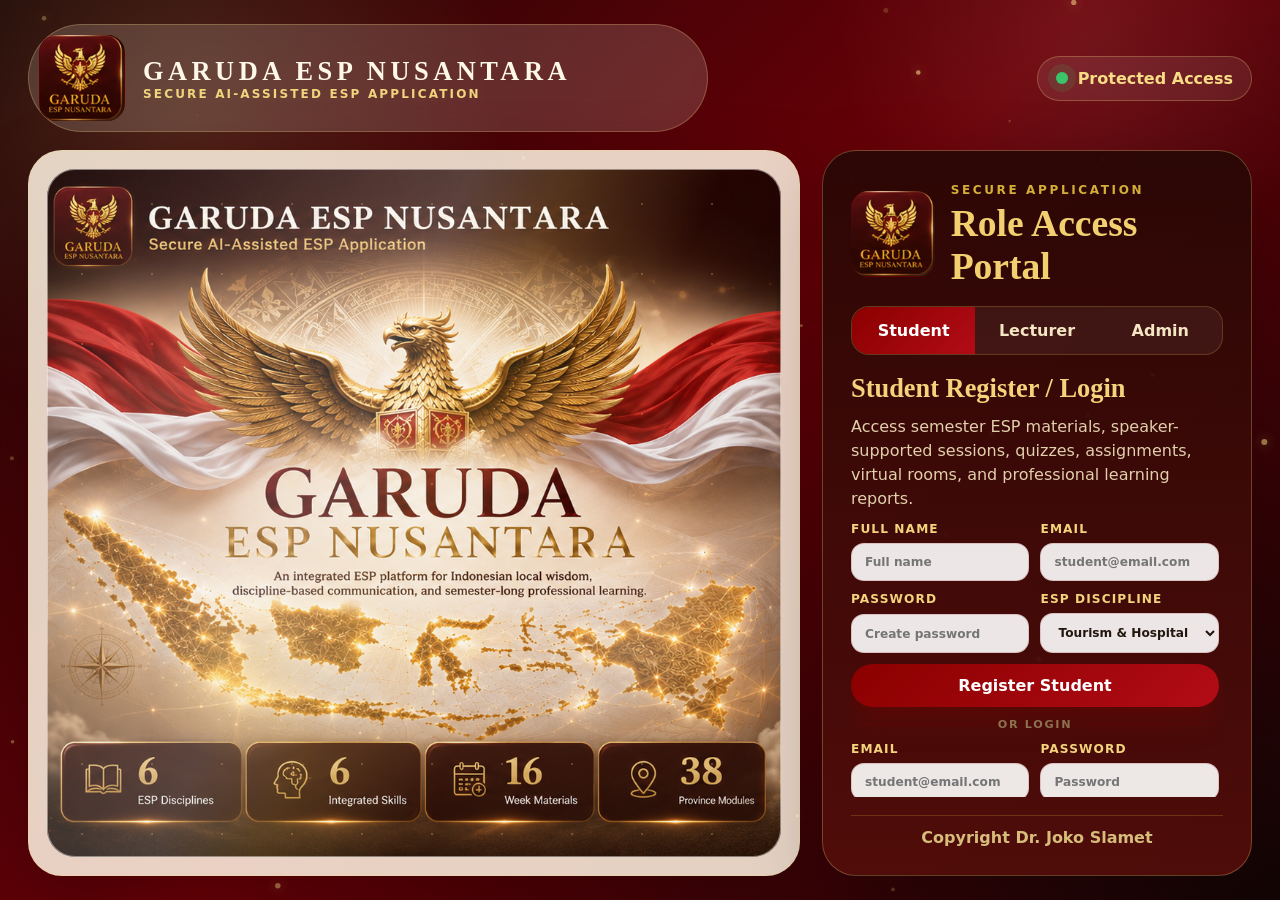
==== commit 05748c8a: "Add files via upload" ====
--- a/index.html
+++ b/index.html
@@ -16,7 +16,7 @@
   <canvas id="fxCanvas" class="fx-canvas"></canvas>
   <header class="landing-header">
     <div class="brand-pill">
-      <img src="assets/logo-garuda.png" alt="Garuda ESP Nusantara logo">
+      <img src="assets/logo-square.png" alt="Garuda ESP Nusantara logo">
       <div><strong>GARUDA ESP NUSANTARA</strong><span>Secure AI-Assisted ESP Application</span></div>
     </div>
     <div class="access-pill"><span></span>Protected Access</div>
@@ -31,7 +31,7 @@
 
     <aside class="auth-card">
       <div class="auth-title">
-        <img src="assets/logo-garuda.png" alt="">
+        <img src="assets/logo-square.png" alt="">
         <div><span>Secure Application</span><h1>Role Access Portal</h1></div>
       </div>
       <div class="tabs">
@@ -89,7 +89,7 @@
 
 <section id="appShell" class="app hidden">
   <aside class="sidebar">
-    <div class="side-logo"><img src="assets/logo-garuda.png" alt=""><div><strong>GARUDA</strong><span>ESP NUSANTARA</span></div></div>
+    <div class="side-logo"><img src="assets/logo-brand.png" alt=""><div><strong>GARUDA</strong><span>ESP NUSANTARA</span></div></div>
     <div id="userCard" class="user-card"></div>
     <nav id="sideNav" class="side-nav"></nav>
     <div class="side-copy">© 2026 Garuda ESP Nusantara. Copyright Dr. Joko Slamet. All rights reserved.</div>
--- a/styles.css
+++ b/styles.css
@@ -20,3 +20,117 @@
 .semester-top{display:grid;grid-template-columns:minmax(0,1fr) 300px;gap:16px}.week-tabs{display:flex;gap:8px;overflow:auto;padding:4px 0}.week-tabs button{min-width:70px;padding:12px 8px;border-radius:14px;background:#2d120e;color:#f3d57e;border:1px solid rgba(212,175,55,.22);font-weight:900}.week-tabs button.active{background:linear-gradient(135deg,var(--red),var(--red2));color:#fff}.semester-layout{display:grid;grid-template-columns:290px minmax(0,1fr);gap:16px}.week-index{display:grid;gap:8px;align-content:start}.week-index button{text-align:left;border-radius:14px;background:#fffaf1;border:1px solid var(--line);padding:10px;color:#2e2118;font-weight:800}.week-index button.active{background:linear-gradient(135deg,var(--red),var(--red2));color:#fff}.lesson-hero{position:relative;overflow:hidden}.lesson-hero:after{content:"";position:absolute;right:0;top:0;width:38%;height:100%;background:url('assets/landing-hero.png') center/cover no-repeat;opacity:.14}.lesson-hero>*{position:relative;z-index:1}.module-grid{display:grid;grid-template-columns:repeat(2,minmax(0,1fr));gap:14px}.session h4{margin:0;color:#8b0000;font-family:var(--display);font-size:1.2rem}.controls{display:flex;gap:8px;flex-wrap:wrap;margin-top:9px}.audio-btn{padding:8px 12px;border-radius:999px;font-weight:900;background:#fff3d7;border:1px solid var(--line);color:#7d250e}.audio-btn.play{background:linear-gradient(135deg,#b0000c,#d01822);color:#fff;border:0}.check-list{padding-left:20px;line-height:1.55;color:#564332}.modal{border:0;background:transparent;width:min(1120px,94vw)}.modal::backdrop{background:rgba(14,4,4,.74);backdrop-filter:blur(7px)}.modal-box{max-height:86svh;overflow:auto;background:#fffaf1;border-radius:26px;border:1px solid var(--line);padding:22px;position:relative}.modal-close{position:absolute;right:14px;top:12px;background:#8b0000;color:#fff;border-radius:50%;width:38px;height:38px;font-size:1.4rem}.modal h2{font-family:var(--display);color:#8b0000;margin:0 48px 10px 0}.chat-box{height:280px;overflow:auto;background:#fffaf1;border:1px solid var(--line);border-radius:18px;padding:12px;display:grid;gap:8px;align-content:start}.msg{padding:10px 12px;border-radius:14px}.msg.me{background:#8b0000;color:#fff;justify-self:end}.msg.other{background:#fff1d4}.empty{padding:18px;border-radius:16px;background:#fff8e7;border:1px dashed var(--line);text-align:center;color:#6b5a45}
 @keyframes heroFloat{0%,100%{transform:translateY(0) rotateX(0) scale(1)}50%{transform:translateY(-7px) rotateX(1deg) scale(1.01)}}@keyframes shineMove{0%,100%{transform:translateX(-70%) skewX(-12deg)}50%{transform:translateX(60%) skewX(-12deg)}}@keyframes pulseHero{0%,100%{opacity:.65}50%{opacity:1}}@keyframes stars{to{background-position:140px 70px}}
 @media(max-width:1180px){.landing{height:auto;overflow:auto}.landing-main{grid-template-columns:1fr}.hero-art{min-height:460px}.app{grid-template-columns:1fr}.sidebar{position:relative;height:auto}.side-nav{grid-template-columns:repeat(2,1fr)}.semester-layout,.semester-top,.module-grid{grid-template-columns:1fr}.brand-pill{min-width:unset}.brand-pill strong{font-size:1.2rem}.field-grid.two,.cols-2,.cols-3,.cols-4{grid-template-columns:1fr}}
+
+
+/* ===== Implemented final UI matching approved app screens ===== */
+body{background:#130302}
+.sidebar{
+  width:250px;
+  background:linear-gradient(180deg,#6a0008 0%,#260304 55%,#0f0202 100%)!important;
+  border-right:1px solid rgba(212,175,55,.28);
+}
+.side-logo{
+  display:block!important;
+  padding:18px 12px 12px!important;
+  text-align:center!important;
+  background:transparent!important;
+  border:0!important;
+}
+.side-logo img{
+  width:140px!important;
+  height:auto!important;
+  object-fit:contain!important;
+  border-radius:0!important;
+  background:transparent!important;
+  display:block!important;
+  margin:0 auto!important;
+}
+.side-logo div{display:none!important}
+.user-card{background:rgba(30,5,3,.72)!important;border-color:rgba(212,175,55,.24)!important}
+.side-nav button{gap:14px!important;padding:13px 13px!important;border-radius:10px!important;font-size:.98rem}
+.side-nav button span{width:28px;text-align:center;color:#d4af37}
+.side-nav button.active{background:linear-gradient(135deg,#9b000b,#bd101a)!important;border-color:rgba(212,175,55,.36)!important}
+.side-copy{font-size:.63rem!important;text-transform:uppercase}
+.workspace{padding:0!important;background:#f7eddc}
+.topbar{
+  padding:10px 26px!important;
+  background:linear-gradient(90deg,#5b0005,#2a0503)!important;
+  color:#f5d889!important;
+  align-items:center!important;
+  position:sticky;top:0;z-index:20;
+}
+.topbar span{color:#e1bd62!important}
+.topbar h2{font-size:1.35rem!important;color:#f9e6a6!important;margin:0!important}
+.top-actions button{background:rgba(255,255,255,.06)!important;border-color:rgba(212,175,55,.24)!important;color:#f5d889!important}
+.top-actions .logout{background:linear-gradient(135deg,#7b0708,#39100b)!important}
+.main-view{padding:22px 26px 28px!important}
+footer{margin:0 26px 18px!important}
+
+/* Course dashboard screen */
+.course-page{display:grid;gap:14px}
+.course-breadcrumb{display:flex;gap:14px;align-items:center;color:#3d1d12;font-family:var(--display);font-weight:800;font-size:1.05rem}
+.course-grid{display:grid;grid-template-columns:1.45fr .85fr 1fr;gap:14px}
+.course-hero-card{display:grid;grid-template-columns:170px minmax(0,1fr);gap:14px;align-items:center}
+.course-hero-card img{width:170px;height:150px;object-fit:cover;border-radius:14px}
+.week-label{display:inline-block;background:#990009;color:#fff;border-radius:8px;padding:6px 13px;font-weight:900;font-size:.74rem;text-transform:uppercase}
+.info-pill-grid{display:grid;grid-template-columns:repeat(2,minmax(0,1fr));gap:8px;margin:12px 0}
+.info-pill{border-radius:10px;background:#fff7eb;border:1px solid var(--line);padding:10px;display:flex;gap:8px;align-items:center}
+.info-pill strong{display:block;color:#7b0008;font-size:.84rem}.info-pill small{display:block;color:#6b5944}
+.course-sessions{display:grid;grid-template-columns:1.2fr 1.2fr 1fr;gap:14px}
+.course-card-title{display:flex;gap:8px;align-items:center;color:#8b0000;font-family:var(--display);font-weight:900}
+.audio-line{display:flex;align-items:center;gap:10px;margin-top:10px}
+.wave{height:30px;flex:1;border-radius:999px;background:repeating-linear-gradient(90deg,#b5000d 0 2px,transparent 2px 9px),linear-gradient(#f4dcc8,#f4dcc8);opacity:.9}
+.resource-row{display:flex;align-items:center;justify-content:space-between;border:1px solid var(--line);border-radius:10px;padding:9px 10px;background:#fffaf1;margin:6px 0}
+.one-screen-note{font-size:.76rem;color:#806b4b}
+
+/* Compact semester materials screen */
+.materials-screen{background:linear-gradient(180deg,#240504,#3c0806 120px,#f7ecd9 120px);border:1px solid rgba(139,0,0,.3);border-radius:18px;overflow:hidden;box-shadow:0 22px 60px rgba(63,19,5,.14)}
+.materials-top{padding:22px 26px 10px;color:#f6d77f}
+.materials-top h3{font-family:var(--display);font-size:1.65rem;margin:0;color:#f6d77f}
+.materials-top-row{display:grid;grid-template-columns:390px minmax(0,1fr) 260px;gap:14px;align-items:center;margin-top:12px}
+.materials-select,.materials-progress,.materials-date{background:rgba(255,255,255,.06);border:1px solid rgba(212,175,55,.25);border-radius:12px;padding:12px 14px;color:#f6d77f}
+.materials-select select{background:transparent;border:0;color:#fff;padding:0;font-weight:900}
+.materials-date strong{display:block;font-family:var(--display);font-size:1.1rem}
+.material-week-tabs{display:grid;grid-template-columns:repeat(16,minmax(50px,1fr)) 44px 44px;gap:4px;padding:10px 24px 14px;background:#2b0705}
+.material-week-tabs button{height:54px;border-radius:8px;background:rgba(255,255,255,.05);border:1px solid rgba(212,175,55,.18);color:#d8b96d;font-weight:900}
+.material-week-tabs button.active{background:linear-gradient(135deg,#9b000b,#c9131d);color:#fff}
+.materials-body{padding:14px 22px 20px;background:#f7ecd9}
+.fit-module{display:grid;grid-template-columns:280px minmax(0,1fr);gap:16px}
+.fit-left{background:rgba(255,252,245,.86);border:1px solid var(--line);border-radius:16px;padding:14px}
+.fit-left h4{margin:0 0 4px;color:#8b0000;font-family:var(--display)}
+.step-list{display:grid;gap:4px;margin:12px 0}
+.step-list button{display:flex;align-items:center;justify-content:space-between;text-align:left;background:transparent;border-bottom:1px solid rgba(212,175,55,.18);padding:8px 5px;color:#473324}
+.step-list button.active{background:#9b000b;color:#fff;border-radius:8px;padding:9px}
+.status-dot{width:10px;height:10px;border-radius:50%;background:#91a85a;border:1px solid rgba(0,0,0,.08)}
+.fit-status{margin-top:16px;border-radius:14px;border:1px solid var(--line);padding:12px;background:#fff8eb}
+.ring{width:72px;height:72px;border-radius:50%;background:conic-gradient(#91a85a var(--pct),#efe0c4 0);display:grid;place-items:center;margin:0 auto 8px}
+.ring span{width:54px;height:54px;border-radius:50%;background:#fffaf1;display:grid;place-items:center;font-weight:900;color:#4c3b22}
+.fit-main{display:grid;gap:12px}
+.fit-hero{position:relative;overflow:hidden;border-radius:16px;background:#fffaf2;border:1px solid var(--line);padding:16px}
+.fit-hero:after{content:"";position:absolute;right:0;top:0;width:42%;height:100%;background:url('assets/landing-hero.png') center/cover no-repeat;opacity:.18}
+.fit-hero>*{position:relative;z-index:1}
+.fit-hero-head{display:grid;grid-template-columns:74px minmax(0,1fr);gap:14px;align-items:center}
+.big-week{background:linear-gradient(180deg,#950008,#5d0005);color:#fff;border-radius:10px;text-align:center;padding:10px 0}
+.big-week small{display:block;font-size:.66rem;text-transform:uppercase}.big-week strong{font-family:var(--display);font-size:2.1rem}
+.focus-strip{display:grid;grid-template-columns:repeat(3,1fr);gap:6px;margin-top:12px}
+.focus-strip div{border:1px solid var(--line);border-radius:10px;padding:8px 10px;background:#fff8eb}
+.focus-strip small{display:block;color:#7d6240}.focus-strip strong{color:#4a2b16}
+.outcomes-competencies{display:grid;grid-template-columns:1fr 1fr;gap:12px}
+.lesson-cards{display:grid;grid-template-columns:repeat(4,1fr);gap:12px}
+.lesson-card{border:1px solid var(--line);border-radius:14px;background:#fffaf2;padding:12px;min-height:154px;display:flex;flex-direction:column}
+.lesson-card h4{font-family:var(--display);margin:2px 0 6px;color:#8b0000}
+.file-line{border:1px solid rgba(212,175,55,.25);border-radius:9px;padding:8px;background:#fff7eb;margin-top:auto}
+.lower-grid{display:grid;grid-template-columns:1.1fr 1fr 1.1fr;gap:12px}
+.compact-list{margin:0;padding-left:18px;line-height:1.42}
+.compact-list li{margin:3px 0}
+.small-table table{min-width:0!important;border-spacing:0 4px}
+.small-table td,.small-table th{padding:6px!important;font-size:.78rem}
+.material-card-mini{border:1px solid var(--line);border-radius:14px;background:#fffaf2;padding:12px}
+.material-card-mini h4{margin:0 0 8px;color:#8b0000}
+.material-actions{display:flex;gap:6px;flex-wrap:wrap;margin-top:8px}
+.material-actions .audio-btn{padding:7px 10px;font-size:.78rem}
+@media(max-width:1400px){
+ .course-grid,.course-sessions{grid-template-columns:1fr}
+ .materials-top-row,.fit-module,.outcomes-competencies,.lesson-cards,.lower-grid{grid-template-columns:1fr}
+ .material-week-tabs{grid-template-columns:repeat(4,1fr)}
+}
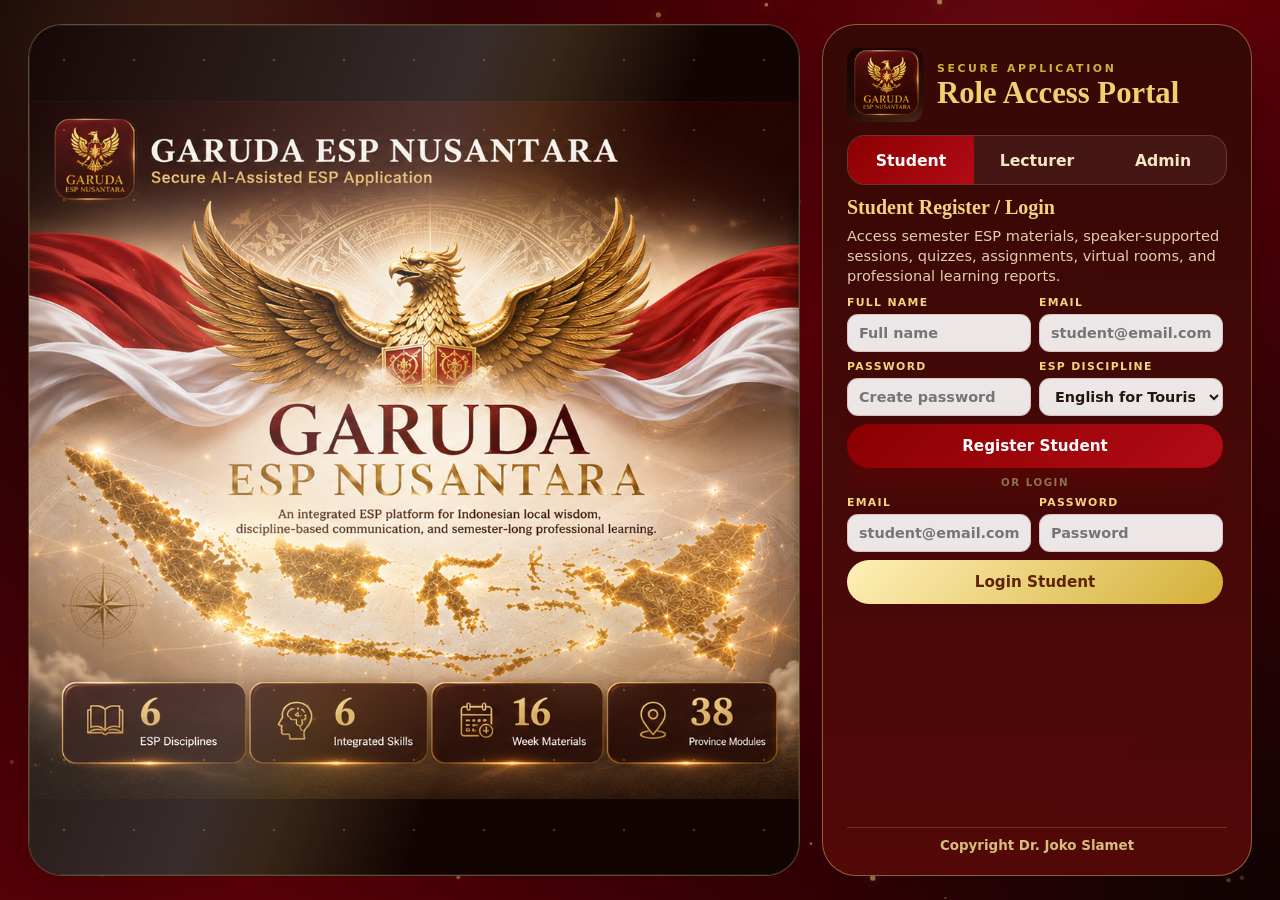
==== commit 76c52d2d: "Add files via upload" ====
--- a/index.html
+++ b/index.html
@@ -76,11 +76,11 @@
         <button class="btn gold" type="submit">Login Lecturer</button>
       </form>
 
-      <form class="auth-form" data-form="admin" id="adminForm">
+      <form class="auth-form" data-form="admin" id="adminForm" onsubmit="event.preventDefault(); safeAdminLogin();">
         <h2>Admin Command Access</h2>
         <p>Enter the authorized administrator PIN to manage users, institutions, curriculum, reports, virtual rooms, and system settings.</p>
-        <label>Admin PIN<input id="adminPin" type="password" placeholder="Admin PIN"></label>
-        <button class="btn primary" type="submit">Admin Login</button>
+        <label>Admin PIN<input id="adminPin" type="password" placeholder="Admin PIN" onkeydown="if(event.key==='Enter'){event.preventDefault(); safeAdminLogin();}"></label>
+        <button class="btn primary" type="button" onclick="safeAdminLogin()">Admin Login</button>
       </form>
       <div class="landing-copy">Copyright Dr. Joko Slamet</div>
     </aside>
@@ -119,5 +119,54 @@
 </dialog>
 
 <script src="app.js"></script>
+
+<script>
+function safeAdminLogin(){
+  try {
+    if (typeof adminLogin === "function") {
+      adminLogin();
+      return;
+    }
+  } catch (error) {
+    console.error("Primary admin login failed:", error);
+  }
+
+  const pinField = document.getElementById("adminPin");
+  const pin = pinField ? pinField.value.trim() : "";
+  if (pin !== "JS2026") {
+    alert("Admin PIN incorrect. Please enter JS2026.");
+    return;
+  }
+
+  const session = {id:"ADMIN", role:"admin", name:"Administrator", email:""};
+  localStorage.setItem("gesn.session.final", JSON.stringify(session));
+
+  const landing = document.getElementById("landing");
+  const appShell = document.getElementById("appShell");
+  if (landing) landing.classList.add("hidden");
+  if (appShell) appShell.classList.remove("hidden");
+
+  try {
+    if (typeof enterApp === "function") {
+      enterApp("admin", true);
+      return;
+    }
+  } catch (error) {
+    console.error("enterApp fallback failed:", error);
+  }
+
+  location.reload();
+}
+
+document.addEventListener("DOMContentLoaded", function(){
+  const adminButton = document.querySelector("#adminForm .btn.primary");
+  const adminInput = document.getElementById("adminPin");
+  if (adminButton) adminButton.addEventListener("click", function(event){ event.preventDefault(); safeAdminLogin(); });
+  if (adminInput) adminInput.addEventListener("keydown", function(event){
+    if (event.key === "Enter") { event.preventDefault(); safeAdminLogin(); }
+  });
+});
+</script>
+
 </body>
 </html>
--- a/styles.css
+++ b/styles.css
@@ -134,3 +134,582 @@
  .materials-top-row,.fit-module,.outcomes-competencies,.lesson-cards,.lower-grid{grid-template-columns:1fr}
  .material-week-tabs{grid-template-columns:repeat(4,1fr)}
 }
+
+
+/* ===== FINAL V3: self-enrol courses + compact professional materials ===== */
+.user-card.admin-empty{display:none!important}
+.sidebar{gap:12px!important}
+.side-logo img{max-height:132px!important}
+.course-shell{display:grid;gap:14px}
+.course-catalog{
+  display:grid;
+  grid-template-columns:repeat(3,minmax(0,1fr));
+  gap:14px;
+}
+.course-option{
+  position:relative;
+  overflow:hidden;
+  min-height:220px;
+  border:1px solid rgba(212,175,55,.28);
+  border-radius:18px;
+  background:linear-gradient(180deg,rgba(255,252,245,.94),rgba(255,243,226,.9));
+  box-shadow:0 14px 34px rgba(80,30,5,.07);
+  padding:16px;
+}
+.course-option:after{
+  content:"";
+  position:absolute;
+  right:-40px; top:-40px;
+  width:160px; height:160px;
+  border-radius:50%;
+  background:radial-gradient(circle,rgba(212,175,55,.22),transparent 70%);
+}
+.course-option .course-icon{font-size:2rem}
+.course-option h3{font-family:var(--display);color:#8b0000;margin:.35rem 0}
+.course-option p{line-height:1.45;color:#5c4937}
+.course-option .tag-row{display:flex;gap:6px;flex-wrap:wrap;margin:.65rem 0}
+.enrol-panel{
+  display:grid;
+  grid-template-columns:minmax(0,1.2fr) minmax(320px,.8fr);
+  gap:14px;
+  align-items:stretch;
+}
+.enrol-summary{border-radius:18px;background:linear-gradient(135deg,#fffaf1,#f1dfbd);border:1px solid rgba(212,175,55,.28);padding:16px}
+.enrol-summary h3{margin:0 0 8px;font-family:var(--display);color:#8b0000}
+.course-discipline-tabs{
+  display:flex;gap:8px;overflow:auto;padding:4px 0 8px;
+}
+.course-discipline-tabs button{
+  min-width:180px;
+  border-radius:14px;
+  padding:10px 12px;
+  color:#f5d987;
+  background:rgba(255,255,255,.06);
+  border:1px solid rgba(212,175,55,.25);
+  font-weight:900;
+}
+.course-discipline-tabs button.active{
+  background:linear-gradient(135deg,#9b000b,#c9131d);
+  color:#fff;
+}
+.course-one-screen{
+  display:grid;
+  grid-template-columns:1fr 1fr 1.2fr;
+  gap:14px;
+}
+.course-one-screen .panel{min-height:180px}
+.course-week-mini{
+  display:grid;
+  grid-template-columns:repeat(8,minmax(0,1fr));
+  gap:6px;
+  margin-top:10px;
+}
+.course-week-mini button{
+  border-radius:10px;
+  padding:9px 4px;
+  background:#fff8ea;
+  border:1px solid rgba(212,175,55,.25);
+  color:#6a2c0b;
+  font-weight:900;
+}
+.course-week-mini button.active{
+  background:linear-gradient(135deg,#8b0000,#bd101a);
+  color:#fff;
+}
+.compact-materials-screen{
+  background:linear-gradient(180deg,#230403 0,#3b0705 104px,#f6ead6 104px);
+  border:1px solid rgba(139,0,0,.36);
+  border-radius:18px;
+  overflow:hidden;
+}
+.compact-materials-header{
+  display:grid;
+  grid-template-columns:360px minmax(0,1fr) 240px;
+  gap:12px;
+  padding:18px 22px 12px;
+  color:#f5d782;
+  align-items:center;
+}
+.compact-materials-header h3{
+  margin:0;
+  color:#f5d782;
+  font-family:var(--display);
+  font-size:1.55rem;
+}
+.compact-materials-header select{
+  background:rgba(255,255,255,.06);
+  color:#fff;
+  border:1px solid rgba(212,175,55,.28);
+}
+.compact-materials-header option{color:#2a140b}
+.compact-week-strip{
+  display:grid;
+  grid-template-columns:repeat(16,minmax(46px,1fr));
+  gap:4px;
+  padding:10px 22px 12px;
+  background:#2b0605;
+}
+.compact-week-strip button{
+  min-height:48px;
+  border-radius:8px;
+  background:rgba(255,255,255,.055);
+  border:1px solid rgba(212,175,55,.18);
+  color:#dfbf72;
+  font-weight:900;
+  line-height:1.1;
+}
+.compact-week-strip button.active{
+  background:linear-gradient(135deg,#940008,#bd101a);
+  color:#fff;
+}
+.material-one-fit{
+  display:grid;
+  grid-template-columns:270px minmax(0,1fr);
+  gap:14px;
+  padding:14px 18px 18px;
+}
+.material-side-index{
+  border-radius:16px;
+  background:#fff8eb;
+  border:1px solid rgba(212,175,55,.25);
+  padding:13px;
+}
+.material-side-index h4{margin:0 0 3px;font-family:var(--display);color:#8b0000}
+.material-side-index small{color:#7a6549}
+.material-side-index button{
+  width:100%;
+  display:flex;
+  justify-content:space-between;
+  gap:8px;
+  padding:7px 8px;
+  border-radius:9px;
+  background:transparent;
+  color:#43311f;
+  border-bottom:1px solid rgba(212,175,55,.16);
+  text-align:left;
+  font-size:.83rem;
+}
+.material-side-index button.active{background:#9c000b;color:#fff}
+.material-side-index .side-status{
+  margin-top:12px;
+  border:1px solid rgba(212,175,55,.25);
+  border-radius:14px;
+  padding:10px;
+  background:#fffaf2;
+}
+.material-main-fit{display:grid;gap:10px}
+.material-hero-row{
+  position:relative;
+  overflow:hidden;
+  border-radius:16px;
+  border:1px solid rgba(212,175,55,.24);
+  background:#fffaf2;
+  padding:13px 15px;
+}
+.material-hero-row:after{
+  content:"";
+  position:absolute;
+  top:0; right:0;
+  width:38%; height:100%;
+  background:url('assets/landing-hero.png') center/cover no-repeat;
+  opacity:.15;
+}
+.material-hero-row>*{position:relative;z-index:1}
+.material-hero-top{
+  display:grid;
+  grid-template-columns:70px minmax(0,1fr);
+  gap:12px;
+  align-items:center;
+}
+.material-week-number{
+  border-radius:10px;
+  background:linear-gradient(180deg,#9b0009,#5c0005);
+  color:#fff;
+  text-align:center;
+  padding:9px 0;
+}
+.material-week-number small{display:block;text-transform:uppercase;font-size:.64rem}
+.material-week-number strong{font-family:var(--display);font-size:2rem}
+.material-hero-row h3{margin:0;font-size:1.45rem}
+.material-hero-row p{margin:.3rem 0;line-height:1.42}
+.material-focus-row{
+  display:grid;
+  grid-template-columns:repeat(3,1fr);
+  gap:6px;
+  margin-top:10px;
+}
+.material-focus-row div{
+  border-radius:10px;
+  border:1px solid rgba(212,175,55,.22);
+  background:#fff8ea;
+  padding:8px 10px;
+}
+.material-focus-row small{display:block;color:#806b4b;font-size:.7rem}
+.material-focus-row strong{color:#3d2917;font-size:.82rem}
+.material-quick-grid{
+  display:grid;
+  grid-template-columns:1fr 1fr;
+  gap:10px;
+}
+.material-section-card{
+  border-radius:14px;
+  border:1px solid rgba(212,175,55,.22);
+  background:rgba(255,250,242,.96);
+  padding:12px;
+}
+.material-section-card h4{
+  margin:0 0 7px;
+  color:#8b0000;
+  font-family:var(--display);
+}
+.material-section-card p{
+  margin:.25rem 0;
+  line-height:1.4;
+  font-size:.9rem;
+}
+.material-session-grid{
+  display:grid;
+  grid-template-columns:repeat(4,1fr);
+  gap:10px;
+}
+.material-session{
+  border:1px solid rgba(212,175,55,.22);
+  border-radius:14px;
+  background:#fffaf2;
+  padding:11px;
+  min-height:154px;
+  display:flex;
+  flex-direction:column;
+}
+.material-session h4{font-family:var(--display);color:#8b0000;margin:0 0 5px}
+.material-session p{font-size:.86rem;line-height:1.35;margin:0 0 7px}
+.material-file{
+  margin-top:auto;
+  border-radius:9px;
+  background:#fff6e6;
+  border:1px solid rgba(212,175,55,.2);
+  padding:7px;
+  font-size:.78rem;
+}
+.material-lower-grid{
+  display:grid;
+  grid-template-columns:1.05fr 1fr 1.05fr;
+  gap:10px;
+}
+.audio-mini{display:flex;gap:5px;flex-wrap:wrap;margin-top:7px}
+.audio-mini .audio-btn{font-size:.72rem;padding:6px 9px}
+.fit-small-table table{min-width:0!important;border-spacing:0 4px}
+.fit-small-table th,.fit-small-table td{font-size:.75rem!important;padding:5px!important}
+.enrolled-badge{
+  display:inline-flex;
+  align-items:center;
+  gap:6px;
+  border-radius:999px;
+  padding:6px 10px;
+  background:#e8f6ed;
+  color:#177143;
+  font-weight:900;
+  font-size:.76rem;
+}
+.locked-badge{
+  display:inline-flex;
+  align-items:center;
+  gap:6px;
+  border-radius:999px;
+  padding:6px 10px;
+  background:#fff0df;
+  color:#9a4b00;
+  font-weight:900;
+  font-size:.76rem;
+}
+@media(max-width:1480px){
+  .course-catalog,.course-one-screen,.compact-materials-header,.material-one-fit,.material-quick-grid,.material-session-grid,.material-lower-grid{grid-template-columns:1fr}
+  .compact-week-strip,.course-week-mini{grid-template-columns:repeat(4,1fr)}
+}
+
+
+/* ===== FINAL V4 visual-fit and logo fix ===== */
+.landing{height:100svh!important;min-height:720px!important}
+.hero-card{padding:0!important;background:#160504!important;border-radius:32px!important;display:grid;place-items:center}
+.hero-art{
+  background:url('assets/landing-hero.png') center/contain no-repeat!important;
+  background-color:#160504!important;
+  min-height:calc(100svh - 150px)!important;
+  height:100%!important;
+  width:100%!important;
+  border-radius:30px!important;
+}
+.brand-pill img,
+.auth-title img{
+  object-fit:contain!important;
+  background:transparent!important;
+  padding:0!important;
+  border-radius:14px!important;
+}
+.brand-pill img{width:96px!important;height:96px!important}
+.auth-title img{width:92px!important;height:92px!important}
+.side-logo img{
+  width:168px!important;
+  max-width:100%!important;
+  height:auto!important;
+  object-fit:contain!important;
+  background:transparent!important;
+  padding:0!important;
+}
+.user-card.admin-empty{display:none!important}
+.course-option h3,
+.enrol-summary h3,
+.materials-select select,
+.compact-materials-header select{
+  letter-spacing:0!important;
+}
+.resource-pack ol,
+.resource-pack ul{line-height:1.5}
+.resource-pack li{margin:6px 0}
+.modal-box .resource-row{font-size:1rem}
+@media(max-width:1180px){
+  .hero-art{min-height:520px!important}
+}
+
+/* ===== FINAL V5: remove duplicate landing info, compact login, full-fit hero ===== */
+.landing{
+  height:100svh!important;
+  min-height:700px!important;
+  padding:18px 22px!important;
+  gap:12px!important;
+}
+.landing-header{
+  min-height:46px!important;
+  justify-content:flex-end!important;
+}
+.brand-pill{display:none!important;}
+.access-pill{
+  padding:9px 16px!important;
+  font-size:.86rem!important;
+}
+.landing-main{
+  grid-template-columns:minmax(0,1.58fr) minmax(390px,.72fr)!important;
+  gap:16px!important;
+  align-items:stretch!important;
+}
+.hero-card{
+  padding:0!important;
+  background:#120403!important;
+  display:flex!important;
+  align-items:stretch!important;
+  justify-content:center!important;
+  border-radius:28px!important;
+}
+.hero-art{
+  background-image:url('assets/landing-hero-full.png')!important;
+  background-size:100% 100%!important;
+  background-position:center!important;
+  background-repeat:no-repeat!important;
+  min-height:0!important;
+  height:100%!important;
+  width:100%!important;
+  border-radius:28px!important;
+}
+.auth-card{
+  padding:16px!important;
+  gap:9px!important;
+  border-radius:28px!important;
+  overflow:hidden!important;
+  display:grid!important;
+  grid-template-rows:auto auto minmax(0,1fr) auto!important;
+}
+.auth-title{gap:10px!important;align-items:center!important}
+.auth-title img{width:60px!important;height:60px!important;object-fit:contain!important;background:transparent!important}
+.auth-title span{font-size:.62rem!important;letter-spacing:.18em!important}
+.auth-title h1{font-size:1.72rem!important;line-height:1.05!important;margin:1px 0 0!important}
+.tabs{border-radius:14px!important}
+.tab{padding:10px 8px!important;font-size:.9rem!important}
+.auth-form{gap:7px!important;overflow:hidden!important;padding-right:0!important}
+.auth-form h2{font-size:1.16rem!important;margin:0!important;line-height:1.08!important}
+.auth-form p{font-size:.82rem!important;line-height:1.3!important;margin:0!important}
+.auth-card label{font-size:.62rem!important;gap:4px!important;letter-spacing:.12em!important}
+.auth-card input,.auth-card select{padding:8px 10px!important;border-radius:10px!important;font-size:.8rem!important}
+.auth-card .btn{padding:9px 12px!important;font-size:.86rem!important}
+.auth-card .divider{font-size:.58rem!important;margin:0!important}
+.auth-card .field-grid{gap:7px!important}
+.auth-card .landing-copy{font-size:.78rem!important;padding-top:8px!important}
+.user-card.admin-empty{display:none!important;}
+.resource-detail-grid{display:grid;grid-template-columns:1fr 1fr;gap:12px;margin-top:10px}
+.resource-detail-box{border:1px solid rgba(212,175,55,.25);border-radius:14px;background:#fffaf1;padding:12px}
+.resource-detail-box h4{margin:0 0 8px;color:#8b0000;font-family:var(--display)}
+.resource-row strong{display:block;color:#8b0000}.resource-row small{display:block;color:#806b4b;margin-top:3px}.resource-row .btn{white-space:nowrap}
+.room-link-tools{display:grid;grid-template-columns:minmax(0,1fr) auto;gap:8px;align-items:end}
+.room-link-tools .btn{padding:10px 12px}
+.generated-link-note{font-size:.78rem;color:#6d583b;margin-top:5px;text-transform:none;letter-spacing:0;font-weight:700}
+@media(max-width:1180px){
+  .landing{height:auto!important;overflow:auto!important}
+  .landing-main{grid-template-columns:1fr!important}
+  .hero-art{min-height:520px!important}
+  .auth-card{overflow:visible!important}
+  .resource-detail-grid{grid-template-columns:1fr}
+}
+
+
+/* ===== FINAL V6: exact approved one-screen landing + compact functional portal ===== */
+.landing{
+  height:100svh!important;
+  min-height:680px!important;
+  padding:24px 28px!important;
+  display:block!important;
+  overflow:hidden!important;
+  background:
+    radial-gradient(circle at 14% 8%, rgba(246,217,129,.14), transparent 20%),
+    radial-gradient(circle at 78% 14%, rgba(255,255,255,.07), transparent 15%),
+    linear-gradient(135deg,#150504 0%,#690008 52%,#110404 100%)!important;
+}
+.landing-header{display:none!important}
+.landing-main{
+  height:calc(100svh - 48px)!important;
+  max-width:1688px!important;
+  width:100%!important;
+  margin:0 auto!important;
+  display:grid!important;
+  grid-template-columns:minmax(0,1.58fr) minmax(430px,.86fr)!important;
+  gap:22px!important;
+  align-items:stretch!important;
+}
+.hero-card{
+  height:100%!important;
+  padding:0!important;
+  background:#120403!important;
+  border-radius:34px!important;
+  overflow:hidden!important;
+  border:1px solid rgba(244,211,130,.34)!important;
+  box-shadow:0 28px 80px rgba(0,0,0,.28)!important;
+}
+.hero-art{
+  height:100%!important;
+  min-height:0!important;
+  width:100%!important;
+  border-radius:32px!important;
+  background:url('assets/landing-left-approved.png') center/contain no-repeat!important;
+  background-color:#120403!important;
+  box-shadow:inset 0 0 0 1px rgba(255,255,255,.08)!important;
+}
+.hero-art::before{
+  content:""!important;
+  position:absolute!important;
+  inset:-5%!important;
+  background:linear-gradient(110deg,transparent 0%,rgba(255,255,255,.16) 43%,rgba(248,211,120,.16) 50%,transparent 62%)!important;
+  mix-blend-mode:screen!important;
+  animation:shineMove 8s ease-in-out infinite!important;
+}
+.hero-art::after{
+  content:""!important;
+  position:absolute!important;
+  inset:0!important;
+  background:
+    radial-gradient(circle at 30% 62%,rgba(255,221,126,.19),transparent 12%),
+    radial-gradient(circle at 72% 70%,rgba(255,221,126,.18),transparent 13%)!important;
+  pointer-events:none!important;
+}
+.auth-card{
+  height:100%!important;
+  min-height:0!important;
+  padding:22px 24px!important;
+  border-radius:34px!important;
+  background:linear-gradient(180deg,rgba(52,8,6,.98),rgba(83,9,8,.98))!important;
+  border:1px solid rgba(244,211,130,.42)!important;
+  color:#f7e5bd!important;
+  display:grid!important;
+  grid-template-rows:auto auto minmax(0,1fr) auto!important;
+  gap:12px!important;
+  overflow:hidden!important;
+}
+.auth-title{
+  display:grid!important;
+  grid-template-columns:76px minmax(0,1fr)!important;
+  gap:14px!important;
+  align-items:center!important;
+}
+.auth-title img{
+  width:76px!important;
+  height:76px!important;
+  object-fit:contain!important;
+  background:transparent!important;
+  border-radius:14px!important;
+  padding:0!important;
+}
+.auth-title span{
+  display:block!important;
+  color:#d4af37!important;
+  letter-spacing:.24em!important;
+  text-transform:uppercase!important;
+  font-size:.68rem!important;
+  font-weight:900!important;
+}
+.auth-title h1{
+  margin:3px 0 0!important;
+  font-family:var(--display)!important;
+  color:#f2d070!important;
+  font-size:clamp(1.8rem,2.4vw,2.55rem)!important;
+  line-height:.98!important;
+}
+.tabs{min-height:50px!important;border-radius:18px!important}
+.tab{padding:12px 8px!important;font-size:.98rem!important}
+.auth-form{
+  gap:8px!important;
+  align-content:start!important;
+  padding:0 4px 0 0!important;
+  overflow:auto!important;
+  scrollbar-width:thin!important;
+}
+.auth-form h2{
+  margin:0!important;
+  font-size:clamp(1.25rem,1.55vw,1.55rem)!important;
+  line-height:1.05!important;
+}
+.auth-form p{
+  font-size:.91rem!important;
+  line-height:1.38!important;
+  margin:0 0 2px!important;
+}
+.auth-card label{font-size:.68rem!important;gap:5px!important}
+.auth-card input,.auth-card select{
+  padding:9px 11px!important;
+  min-height:38px!important;
+  border-radius:11px!important;
+  font-size:.9rem!important;
+}
+.auth-card .btn{
+  min-height:44px!important;
+  padding:10px 14px!important;
+  border-radius:999px!important;
+  font-size:.95rem!important;
+}
+.auth-card .divider{margin:0!important;font-size:.64rem!important}
+.auth-card .field-grid{gap:8px!important}
+.auth-card .landing-copy{
+  font-size:.84rem!important;
+  padding-top:10px!important;
+  white-space:nowrap!important;
+}
+.auth-form[data-form="admin"]{
+  grid-template-rows:auto auto auto auto!important;
+  justify-content:stretch!important;
+}
+.auth-form[data-form="admin"] p{max-width:100%!important;margin-bottom:6px!important}
+.auth-form[data-form="admin"] input{min-height:46px!important}
+.auth-form[data-form="admin"] .btn{min-height:54px!important}
+.room-link-tools{grid-column:1/-1}
+.room-link-tools .btn{margin-top:7px}
+.generated-link-note{display:block;margin-top:6px;color:#7b6144;font-size:.8rem;text-transform:none;letter-spacing:0;font-weight:700}
+@media(max-width:1180px){
+  .landing{
+    height:auto!important;
+    min-height:100svh!important;
+    overflow:auto!important;
+    padding:16px!important;
+  }
+  .landing-main{
+    height:auto!important;
+    grid-template-columns:1fr!important;
+  }
+  .hero-art{min-height:56vw!important}
+  .auth-card{height:auto!important;min-height:0!important}
+}
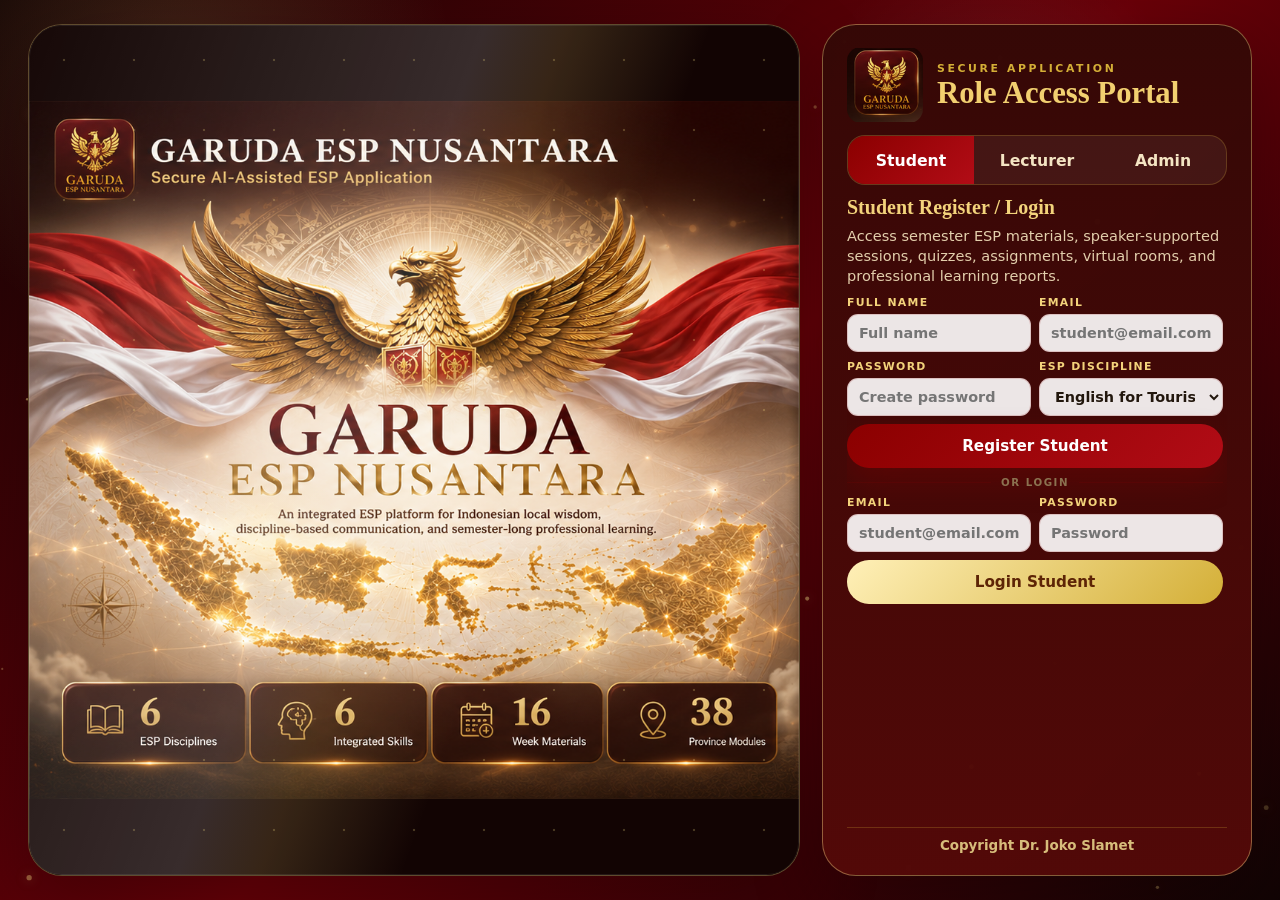
==== commit ec20b0f5: "Add files via upload" ====
--- a/index.html
+++ b/index.html
@@ -76,11 +76,11 @@
         <button class="btn gold" type="submit">Login Lecturer</button>
       </form>
 
-      <form class="auth-form" data-form="admin" id="adminForm" onsubmit="event.preventDefault(); safeAdminLogin();">
+      <form class="auth-form" data-form="admin" id="adminForm" onsubmit="event.preventDefault(); safeAdminLogin(event);">
         <h2>Admin Command Access</h2>
         <p>Enter the authorized administrator PIN to manage users, institutions, curriculum, reports, virtual rooms, and system settings.</p>
-        <label>Admin PIN<input id="adminPin" type="password" placeholder="Admin PIN" onkeydown="if(event.key==='Enter'){event.preventDefault(); safeAdminLogin();}"></label>
-        <button class="btn primary" type="button" onclick="safeAdminLogin()">Admin Login</button>
+        <label>Admin PIN<input id="adminPin" type="password" placeholder="Admin PIN" onkeydown="if(event.key==='Enter'){event.preventDefault(); safeAdminLogin(event);}"></label>
+        <button class="btn primary" type="button" onclick="safeAdminLogin(event)">Admin Login</button>
       </form>
       <div class="landing-copy">Copyright Dr. Joko Slamet</div>
     </aside>
@@ -121,52 +121,81 @@
 <script src="app.js"></script>
 
 <script>
-function safeAdminLogin(){
-  try {
-    if (typeof adminLogin === "function") {
-      adminLogin();
-      return;
-    }
-  } catch (error) {
-    console.error("Primary admin login failed:", error);
-  }
+let __garudaAdminLoginRunning = false;
+
+function forceOpenAdminWorkspace() {
+  const landing = document.getElementById("landing");
+  const appShell = document.getElementById("appShell");
+
+  if (landing) {
+    landing.classList.add("hidden");
+    landing.style.setProperty("display", "none", "important");
+    landing.style.visibility = "hidden";
+    landing.setAttribute("aria-hidden", "true");
+  }
+
+  if (appShell) {
+    appShell.classList.remove("hidden");
+    appShell.style.setProperty("display", "grid", "important");
+    appShell.style.visibility = "visible";
+    appShell.removeAttribute("aria-hidden");
+  }
+}
+
+function safeAdminLogin(event) {
+  if (event) {
+    event.preventDefault();
+    event.stopPropagation();
+  }
+  if (__garudaAdminLoginRunning) return;
+  __garudaAdminLoginRunning = true;
 
   const pinField = document.getElementById("adminPin");
   const pin = pinField ? pinField.value.trim() : "";
+
   if (pin !== "JS2026") {
+    __garudaAdminLoginRunning = false;
     alert("Admin PIN incorrect. Please enter JS2026.");
-    return;
-  }
-
-  const session = {id:"ADMIN", role:"admin", name:"Administrator", email:""};
-  localStorage.setItem("gesn.session.final", JSON.stringify(session));
-
-  const landing = document.getElementById("landing");
-  const appShell = document.getElementById("appShell");
-  if (landing) landing.classList.add("hidden");
-  if (appShell) appShell.classList.remove("hidden");
+    return false;
+  }
 
   try {
-    if (typeof enterApp === "function") {
-      enterApp("admin", true);
-      return;
+    localStorage.setItem("gesn.session.final", JSON.stringify({
+      id: "ADMIN",
+      role: "admin",
+      name: "Administrator",
+      email: ""
+    }));
+  } catch (error) {
+    console.error(error);
+  }
+
+  try {
+    if (typeof session !== "undefined") {
+      session = { id: "ADMIN", role: "admin", name: "Administrator", email: "" };
     }
+  } catch (error) {}
+
+  forceOpenAdminWorkspace();
+
+  try {
+    if (typeof renderUserCard === "function") renderUserCard();
+    if (typeof renderNav === "function") renderNav("admin");
+    if (typeof navigate === "function") navigate("dashboard");
+    if (typeof toast === "function") toast("Welcome", "ADMIN workspace opened.");
   } catch (error) {
-    console.error("enterApp fallback failed:", error);
-  }
-
-  location.reload();
+    console.error("Dashboard render failed:", error);
+    location.reload();
+  }
+
+  setTimeout(() => { __garudaAdminLoginRunning = false; }, 800);
+  return false;
 }
 
-document.addEventListener("DOMContentLoaded", function(){
-  const adminButton = document.querySelector("#adminForm .btn.primary");
-  const adminInput = document.getElementById("adminPin");
-  if (adminButton) adminButton.addEventListener("click", function(event){ event.preventDefault(); safeAdminLogin(); });
-  if (adminInput) adminInput.addEventListener("keydown", function(event){
-    if (event.key === "Enter") { event.preventDefault(); safeAdminLogin(); }
-  });
-});
+window.safeAdminLogin = safeAdminLogin;
+window.forceOpenAdminWorkspace = forceOpenAdminWorkspace;
 </script>
+
 
 </body>
 </html>
--- a/styles.css
+++ b/styles.css
@@ -713,3 +713,23 @@
   .hero-art{min-height:56vw!important}
   .auth-card{height:auto!important;min-height:0!important}
 }
+
+
+/* ===== FINAL V8: hard login visibility fix ===== */
+#landing.hidden,
+.landing.hidden{
+  display:none!important;
+  visibility:hidden!important;
+  pointer-events:none!important;
+}
+#appShell.hidden,
+.app.hidden{
+  display:none!important;
+  visibility:hidden!important;
+  pointer-events:none!important;
+}
+#appShell:not(.hidden){
+  display:grid!important;
+  visibility:visible!important;
+  pointer-events:auto!important;
+}
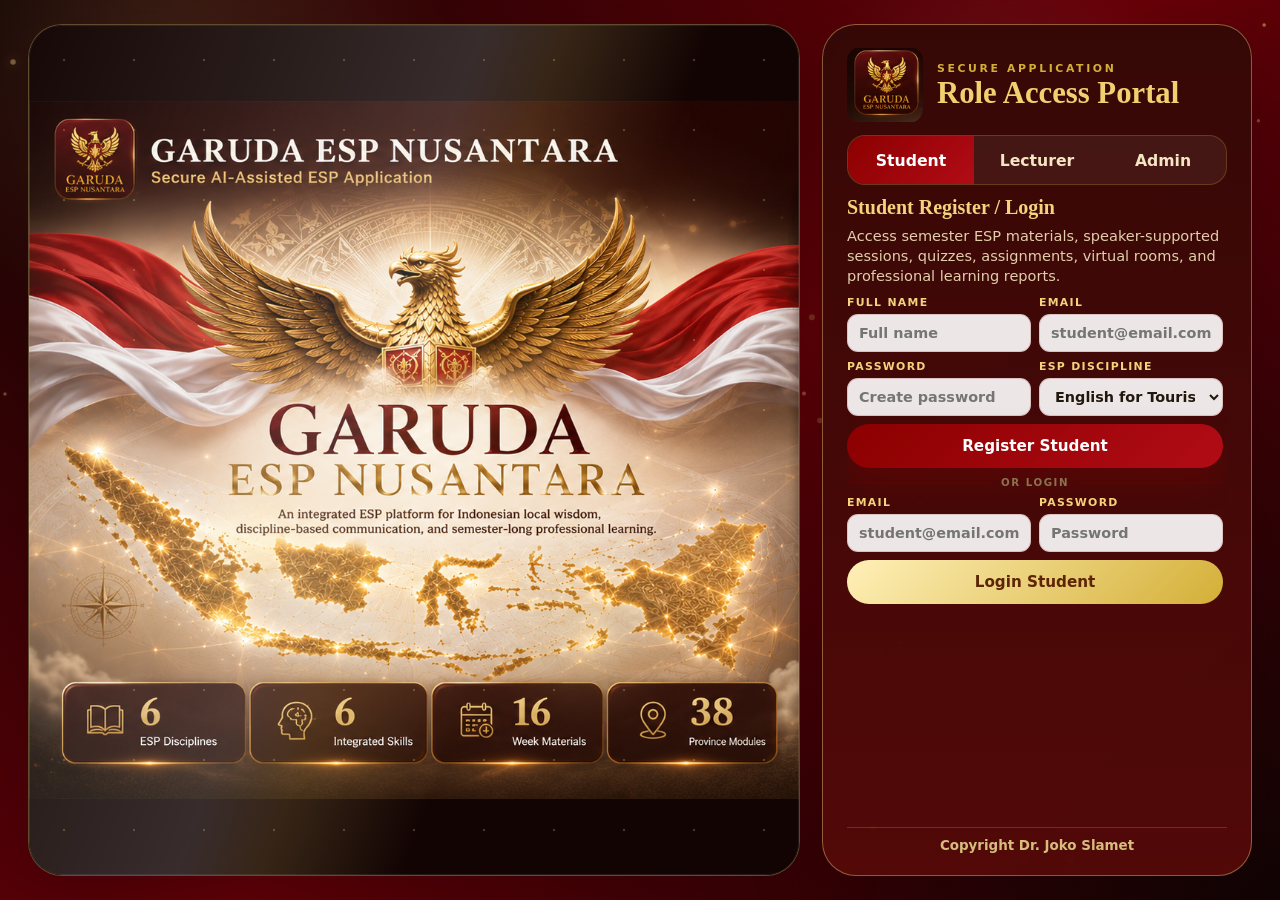
==== commit 5e2c6fe8: "Add files via upload" ====
--- a/index.html
+++ b/index.html
@@ -103,7 +103,7 @@
         <button onclick="navigate('chat')">Chat</button>
         <button onclick="navigate('helpdesk')">Help Desk</button>
         <button onclick="exportData()">Export</button>
-        <button class="logout" onclick="logout()">Logout</button>
+        <button class="logout" onclick="safeLogout(event)">Logout</button>
       </div>
     </header>
     <section id="mainView" class="main-view"></section>
@@ -197,5 +197,33 @@
 </script>
 
 
+
+<script>
+window.safeLogout = window.safeLogout || function(event){
+  if(event){ event.preventDefault(); event.stopPropagation(); }
+  try { localStorage.removeItem("gesn.session.final"); } catch(e) {}
+
+  var shell = document.getElementById("appShell");
+  var landing = document.getElementById("landing");
+
+  if(shell){
+    shell.classList.add("hidden");
+    shell.style.setProperty("display","none","important");
+    shell.style.visibility = "hidden";
+    shell.setAttribute("aria-hidden","true");
+  }
+
+  if(landing){
+    landing.classList.remove("hidden");
+    landing.style.setProperty("display","block","important");
+    landing.style.visibility = "visible";
+    landing.style.pointerEvents = "auto";
+    landing.removeAttribute("aria-hidden");
+  }
+
+  window.scrollTo(0,0);
+  return false;
+};
+</script>
 </body>
 </html>
--- a/styles.css
+++ b/styles.css
@@ -733,3 +733,304 @@
   visibility:visible!important;
   pointer-events:auto!important;
 }
+
+
+/* ===== FINAL V9 logout visibility safety ===== */
+#landing:not(.hidden){
+  display:block!important;
+  visibility:visible!important;
+  pointer-events:auto!important;
+}
+#appShell.hidden{
+  display:none!important;
+  visibility:hidden!important;
+  pointer-events:none!important;
+}
+
+
+/* ===== FINAL V10: Nusantara Atlas + AI Tutor professional modules ===== */
+.feature-split{
+  display:grid;
+  grid-template-columns:minmax(0,1.35fr) minmax(360px,.75fr);
+  gap:16px;
+  align-items:stretch;
+}
+.atlas-shell,.tutor-shell{
+  display:grid;
+  gap:16px;
+}
+.atlas-hero,.tutor-hero{
+  position:relative;
+  overflow:hidden;
+  border-radius:22px;
+  background:linear-gradient(135deg,#071216,#0b1a1f 55%,#1d0706);
+  color:#f7e7bd;
+  border:1px solid rgba(212,175,55,.28);
+  box-shadow:0 20px 60px rgba(0,0,0,.18);
+  padding:18px;
+}
+.atlas-hero h3,.tutor-hero h3{
+  color:#f7d77f;
+  margin:0 0 5px;
+  font-family:var(--display);
+  font-size:1.75rem;
+}
+.atlas-hero p,.tutor-hero p{
+  color:#e6d0a9;
+  margin:.3rem 0;
+  line-height:1.45;
+}
+.atlas-map{
+  position:relative;
+  min-height:430px;
+  border-radius:22px;
+  background:
+    radial-gradient(circle at 35% 45%,rgba(221,184,70,.28),transparent 10%),
+    radial-gradient(circle at 72% 51%,rgba(221,184,70,.24),transparent 12%),
+    linear-gradient(180deg,#071319,#081018);
+  border:1px solid rgba(212,175,55,.28);
+  overflow:hidden;
+}
+.atlas-map:before{
+  content:"";
+  position:absolute;inset:0;
+  background:
+    linear-gradient(110deg,transparent 0 20%,rgba(212,175,55,.09) 20% 21%,transparent 21% 45%,rgba(212,175,55,.08) 45% 46%,transparent 46% 70%,rgba(212,175,55,.08) 70% 71%,transparent 71%),
+    radial-gradient(ellipse at 18% 50%,rgba(212,175,55,.55),rgba(212,175,55,.18) 23%,transparent 24%),
+    radial-gradient(ellipse at 37% 52%,rgba(212,175,55,.45),rgba(212,175,55,.16) 17%,transparent 18%),
+    radial-gradient(ellipse at 55% 48%,rgba(212,175,55,.44),rgba(212,175,55,.14) 14%,transparent 15%),
+    radial-gradient(ellipse at 68% 52%,rgba(212,175,55,.48),rgba(212,175,55,.16) 16%,transparent 17%),
+    radial-gradient(ellipse at 84% 48%,rgba(212,175,55,.48),rgba(212,175,55,.16) 20%,transparent 21%);
+  filter:drop-shadow(0 0 18px rgba(212,175,55,.4));
+  opacity:.95;
+}
+.atlas-map:after{
+  content:"";
+  position:absolute;inset:0;
+  background-image:radial-gradient(circle,rgba(244,214,116,.36) 1px,transparent 1.8px);
+  background-size:46px 46px;
+  opacity:.32;
+}
+.map-pin{
+  position:absolute;
+  z-index:2;
+  width:18px;height:18px;
+  transform:translate(-50%,-50%);
+  border-radius:50%;
+  background:#e21a24;
+  border:2px solid #fff3c5;
+  box-shadow:0 0 0 5px rgba(226,26,36,.18),0 0 18px rgba(255,219,105,.75);
+}
+.map-pin.active{background:#ffe27d;border-color:#9b000b;box-shadow:0 0 0 6px rgba(255,226,125,.22),0 0 24px rgba(255,226,125,.9)}
+.map-pin span{
+  position:absolute;
+  left:50%;top:-34px;
+  transform:translateX(-50%);
+  white-space:nowrap;
+  background:rgba(255,250,241,.94);
+  color:#351c0e;
+  border:1px solid rgba(212,175,55,.35);
+  border-radius:10px;
+  padding:5px 8px;
+  font-size:.72rem;
+  font-weight:900;
+  display:none;
+}
+.map-pin:hover span,.map-pin.active span{display:block}
+.atlas-tabs{
+  display:flex;
+  gap:8px;
+  flex-wrap:wrap;
+  margin-bottom:12px;
+}
+.atlas-tabs button,.tutor-mode-tabs button{
+  border-radius:999px;
+  padding:9px 14px;
+  background:#fff8ea;
+  border:1px solid rgba(212,175,55,.28);
+  color:#8b0000;
+  font-weight:900;
+}
+.atlas-tabs button.active,.tutor-mode-tabs button.active{
+  background:linear-gradient(135deg,#8b0000,#bd101a);
+  color:#fff;
+}
+.atlas-detail{
+  border-radius:22px;
+  background:linear-gradient(180deg,#fffaf1,#f3e2c4);
+  border:1px solid rgba(212,175,55,.28);
+  padding:18px;
+}
+.atlas-detail h3{
+  font-family:var(--display);
+  color:#8b0000;
+  margin:0 0 8px;
+}
+.atlas-detail-grid{
+  display:grid;
+  grid-template-columns:repeat(2,minmax(0,1fr));
+  gap:10px;
+  margin:12px 0;
+}
+.atlas-mini{
+  border:1px solid rgba(212,175,55,.24);
+  border-radius:14px;
+  padding:10px;
+  background:#fffaf1;
+}
+.atlas-mini small{display:block;color:#7d6240;font-weight:900;text-transform:uppercase;font-size:.66rem;letter-spacing:.08em}
+.atlas-mini strong{display:block;color:#402718}
+.province-list{
+  display:grid;
+  grid-template-columns:repeat(2,minmax(0,1fr));
+  gap:8px;
+  max-height:500px;
+  overflow:auto;
+  padding-right:4px;
+}
+.province-list button{
+  text-align:left;
+  border-radius:12px;
+  padding:9px 10px;
+  background:#fffaf1;
+  border:1px solid rgba(212,175,55,.22);
+  color:#3b2919;
+  font-weight:800;
+}
+.province-list button.active{
+  background:#8b0000;
+  color:#fff;
+}
+.tutor-layout{
+  display:grid;
+  grid-template-columns:minmax(0,1fr) 340px;
+  gap:16px;
+}
+.tutor-panel{
+  border-radius:22px;
+  background:linear-gradient(180deg,#171717,#080808);
+  color:#f5e6c0;
+  border:1px solid rgba(212,175,55,.25);
+  padding:18px;
+  min-height:520px;
+}
+.tutor-avatar{
+  position:relative;
+  min-height:270px;
+  border-radius:22px;
+  background:
+    radial-gradient(circle at 55% 32%,rgba(241,204,86,.6),transparent 12%),
+    linear-gradient(135deg,#0d0d0d,#1c1c1c);
+  border:1px solid rgba(212,175,55,.25);
+  overflow:hidden;
+  display:grid;
+  grid-template-columns:1fr 1fr;
+  align-items:center;
+  padding:18px;
+}
+.tutor-avatar:after{
+  content:"";
+  position:absolute;
+  right:-5%;bottom:-10%;
+  width:60%;height:110%;
+  background:url('assets/logo-square.png') center/contain no-repeat;
+  opacity:.68;
+  filter:drop-shadow(0 0 30px rgba(212,175,55,.35));
+}
+.tutor-bubble{
+  position:relative;
+  z-index:2;
+  background:#fffaf1;
+  color:#1d1510;
+  border-radius:18px 18px 18px 4px;
+  padding:15px;
+  max-width:340px;
+  box-shadow:0 14px 30px rgba(0,0,0,.2);
+}
+.tutor-mode-tabs{
+  display:grid;
+  grid-template-columns:repeat(2,minmax(0,1fr));
+  gap:8px;
+  margin:14px 0;
+}
+.tutor-focus{
+  border-radius:18px;
+  background:rgba(255,255,255,.08);
+  border:1px solid rgba(212,175,55,.2);
+  padding:14px;
+  margin-top:12px;
+}
+.tutor-grade{
+  display:grid;
+  grid-template-columns:110px minmax(0,1fr);
+  gap:12px;
+  align-items:center;
+}
+.grade-ring{
+  width:92px;height:92px;border-radius:50%;
+  display:grid;place-items:center;
+  background:conic-gradient(#5aa541 var(--score),#302b22 0);
+}
+.grade-ring span{
+  width:70px;height:70px;border-radius:50%;
+  background:#131313;
+  display:grid;place-items:center;
+  font-family:var(--display);
+  font-size:2rem;
+  color:#fff;
+}
+.tutor-workspace{
+  display:grid;
+  gap:12px;
+}
+.tutor-workspace textarea{
+  min-height:160px;
+}
+.feedback-card{
+  border-radius:16px;
+  background:#fffaf1;
+  border:1px solid rgba(212,175,55,.25);
+  padding:13px;
+}
+.feedback-card h4{
+  color:#8b0000;
+  margin:0 0 8px;
+  font-family:var(--display);
+}
+.feedback-score{
+  display:flex;
+  gap:8px;
+  flex-wrap:wrap;
+  margin-top:8px;
+}
+.feedback-score span{
+  display:inline-flex;
+  border-radius:999px;
+  padding:6px 10px;
+  background:#fff3d6;
+  color:#6b340c;
+  font-weight:900;
+  font-size:.76rem;
+}
+.atlas-course-link{
+  display:grid;
+  grid-template-columns:repeat(3,minmax(0,1fr));
+  gap:10px;
+}
+@media(max-width:1300px){
+  .feature-split,.tutor-layout,.atlas-course-link{grid-template-columns:1fr}
+  .province-list{grid-template-columns:1fr}
+}
+
+
+/* ===== FINAL V10 sidebar safety for additional Atlas/Tutor features ===== */
+.sidebar{
+  overflow-y:auto!important;
+  scrollbar-width:thin;
+}
+.side-nav{
+  max-height:none!important;
+}
+.side-nav button{
+  min-height:42px;
+}
